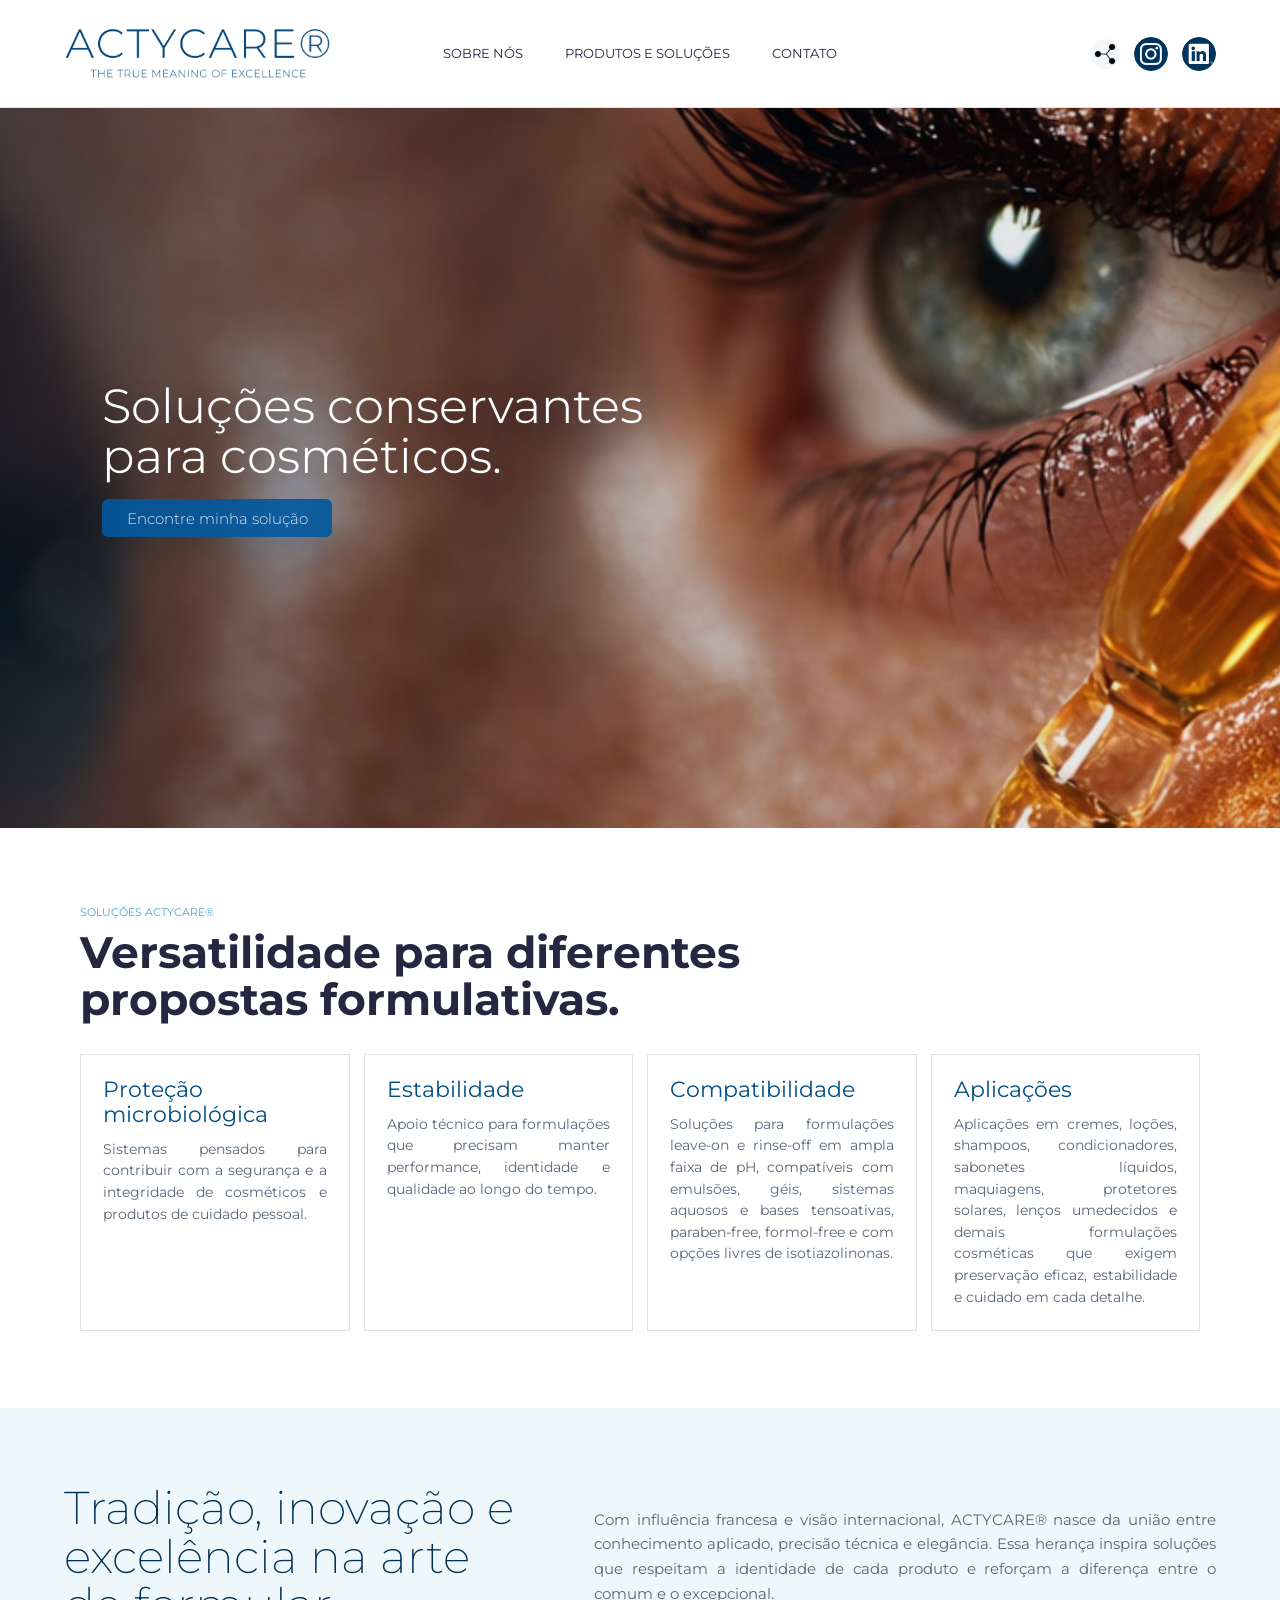
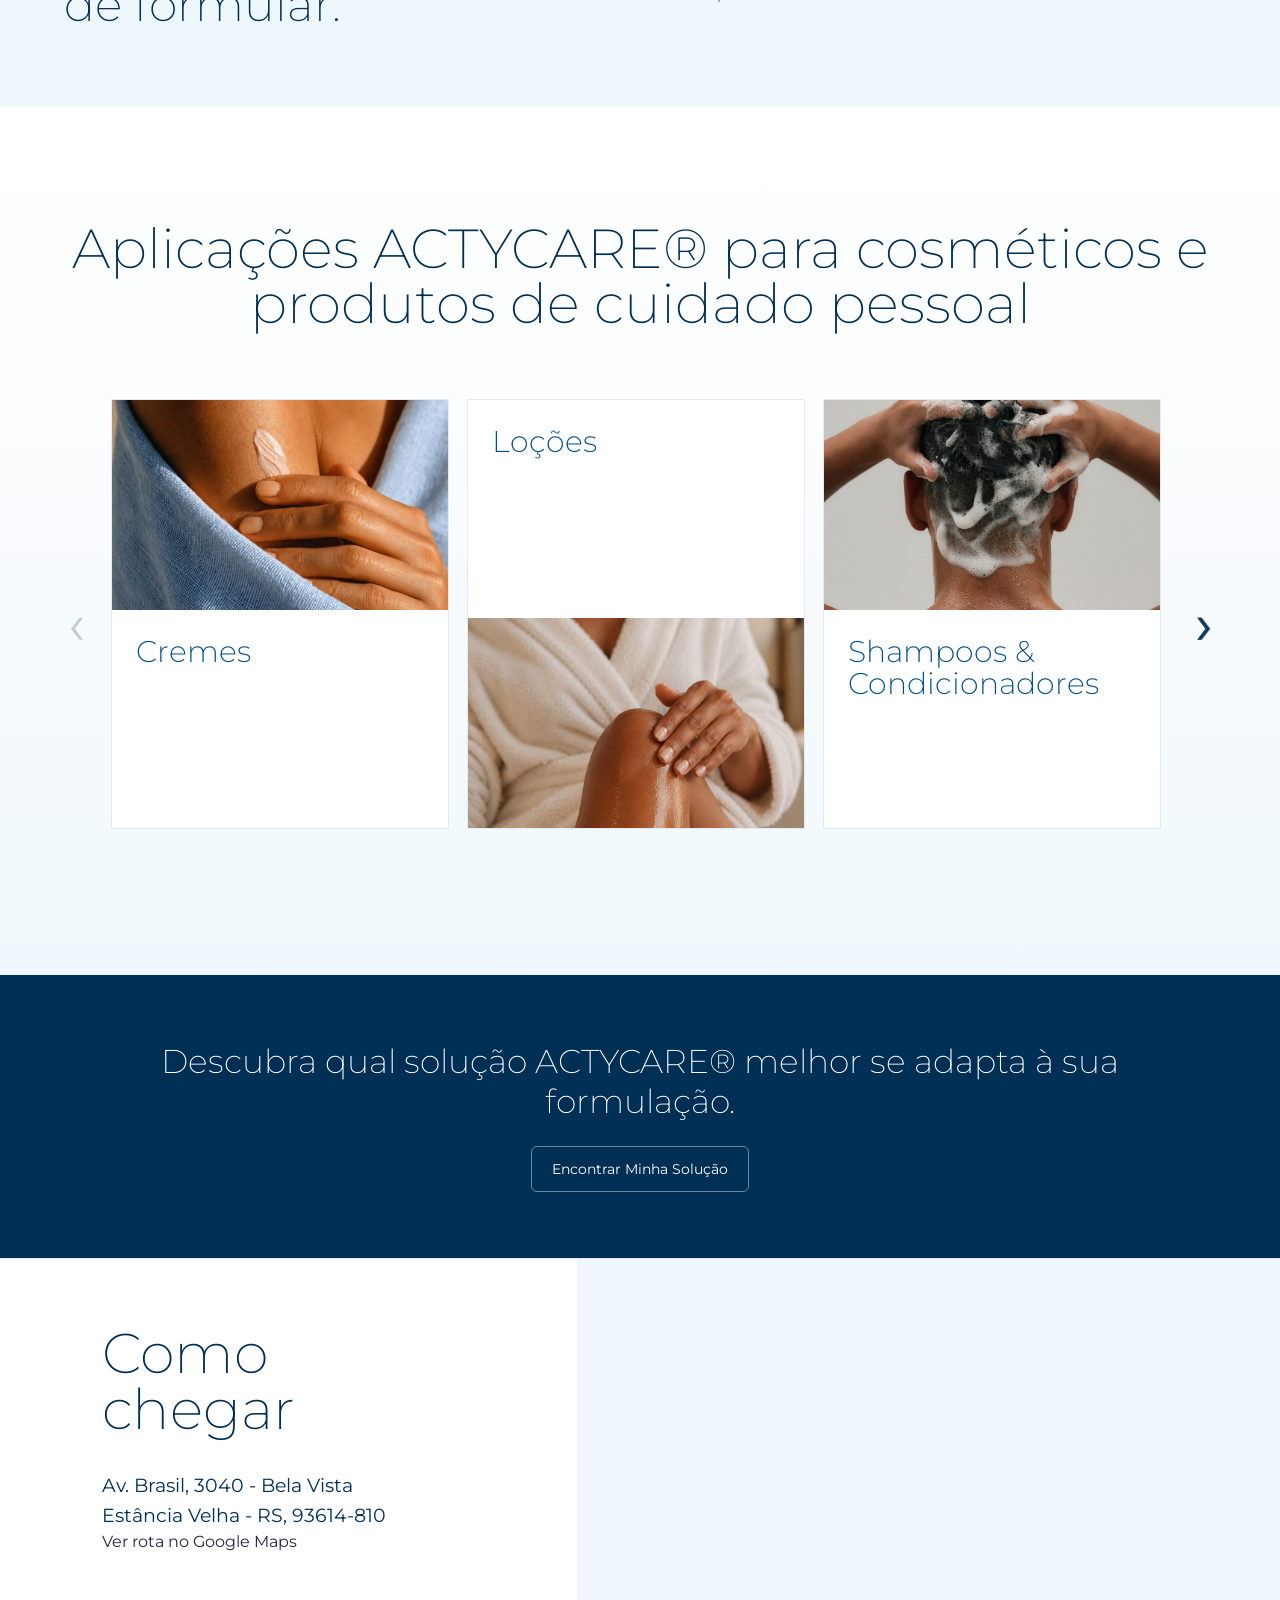
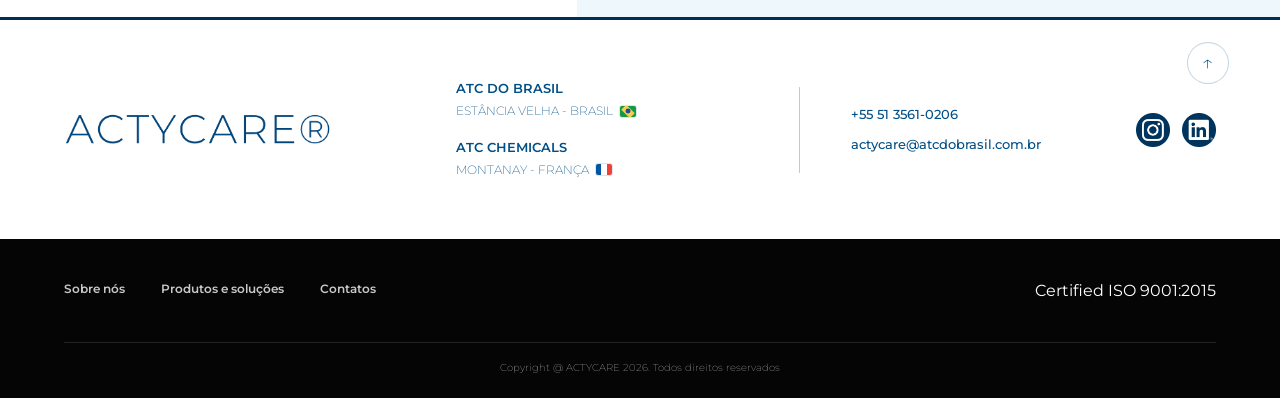
==== index.html @ 7c565b74 "Alteração em texto e tamanho de fonte Alterei o texto do card compatibilidade e mudei o tamanho da f" ====
<!DOCTYPE html>
<html lang="pt-BR">

<head>
    <meta charset="UTF-8">
    <meta name="viewport" content="width=device-width, initial-scale=1.0">
    <title>Actycare</title>
    <link rel="preload" as="image" href="images/site-otimizadas/capa.jpg" fetchpriority="high">
    <link rel="stylesheet" href="Styles/estilos.css?v=20260601">
    <link rel="stylesheet" href="Styles/footer.css?v=20260601">
    <link rel="icon" type="image/png" href="images/atc_favicon.png">

</head>

<body class="pagina-inicial">
    <div class="primeira-dobra">
        <header class="cabecalho">
            <a href="index.html" class="logo">
                <img src="images/actycare-logo-lockup.png" alt="ACTYCARE" decoding="async">
            </a>

            <nav class="menu" id="menu-principal" aria-label="Menu principal">
                <a href="sobre-nos.html">SOBRE NÓS</a>
                <a href="produtos-e-solucoes.html">PRODUTOS E SOLUÇÕES</a>
                <a href="contatos.html">CONTATO</a>
            </nav>

            <div class="acoes-cabecalho">
                <button class="icone-cabecalho acao-utilitaria botao-compartilhar" type="button"
                    aria-label="Compartilhar esta página" data-share-button>
                    <img src="images/icons8-partilhar-2-50.png" alt="" loading="eager" decoding="async">
                </button>
                <a href="https://www.instagram.com/atc.brasil/" class="icone-cabecalho" target="_blank"
                    rel="noopener noreferrer" aria-label="Instagram">
                    <img src="images/instagram-circle.png" alt="" loading="eager" decoding="async">
                </a>
                <a href="https://www.linkedin.com/company/atcdobrasil/" class="icone-cabecalho" target="_blank"
                    rel="noopener noreferrer" aria-label="LinkedIn">
                    <img src="images/linkedin-circle.png" alt="" loading="eager" decoding="async">
                </a>
                <button class="botao-menu" type="button" aria-label="Abrir menu" aria-expanded="false"
                    aria-controls="menu-principal">
                    <span></span>
                    <span></span>
                    <span></span>
                </button>
            </div>
        </header>

        <main class="principal">
            <img src="images/site-otimizadas/capa.jpg" alt="Close de pele com aplicação cosmética" loading="eager" decoding="async" fetchpriority="high">
           <div class="hero-cta">
                <h1>Soluções conservantes para cosméticos.</h1>
                <a href="produtos-e-solucoes.html">Encontre minha solução</a>
            </div>
            
        </main>
    </div>

<section class="secao-conteudo solucoes" id="solucoes">
            <div class="secao-cabecalho">
                <p class="eyebrow">Soluções ACTYCARE®</p>
                <h2>Versatilidade para diferentes propostas formulativas.</h2>
            </div>
            <div class="solucoes-grid">
                <div>
                    <h3>Proteção microbiológica</h3>
                    <p>Sistemas pensados para contribuir com a segurança e a integridade de cosméticos e produtos de
                        cuidado pessoal.</p>
                </div>
                <div>
                    <h3>Estabilidade</h3>
                    <p>Apoio técnico para formulações que precisam manter performance, identidade e qualidade ao longo
                        do tempo.</p>
                </div>
                <div>
                    <h3>Compatibilidade</h3>
                    <p>Soluções para formulações leave-on e rinse-off em ampla faixa de pH, compatíveis com emulsões,
                géis, sistemas aquosos e bases tensoativas, paraben-free, formol-free e com opções livres de isotiazolinonas.</p>
                </div>
                <div>
                    <h3>Aplicações</h3>
                    <p>Aplicações em cremes, loções, shampoos, condicionadores, sabonetes líquidos, maquiagens, protetores solares,
                        lenços umedecidos e demais formulações cosméticas que exigem preservação eficaz, estabilidade e cuidado em cada detalhe.</p>
                </div>
            </div>
        </section>

    <section class="faixa-legado">
            <div>
                <h2>Tradição, inovação e excelência na arte de formular.</h2>
            </div>
            <p>Com influência francesa e visão internacional, ACTYCARE® nasce da união entre conhecimento aplicado,
                precisão técnica e elegância. Essa herança inspira soluções que respeitam a identidade de cada produto
                e reforçam a diferença entre o comum e o excepcional.</p>
    </section>

    <section class="applications-section" aria-labelledby="applications-title">
        <div class="applications-section__inner">
            <header class="applications-section__header">
                <h2 class="applications-section__title" id="applications-title">Aplicações ACTYCARE®
                    para cosméticos e produtos de cuidado pessoal</h2>
            </header>

            <div class="applications-carousel" data-applications-carousel>
                <button class="applications-carousel__button applications-carousel__button--prev" type="button"
                    aria-label="Ver aplicações anteriores" data-carousel-prev>
                   <span aria-hidden="true">&lsaquo;</span> 
                </button>

                <div class="applications-carousel__viewport">
                    <div class="applications-carousel__track" tabindex="0" role="region" aria-label="Aplicações ACTYCARE"
                        data-carousel-track>
                        
                        <article class="application-card">
                            <a class="application-card__link" href="produtos-e-solucoes.html#visao-geral">
                                <div class="application-card__image">
                                    <img src="images/site-otimizadas/hidratante.jpg" alt="Creme aplicado sobre a pele" loading="eager" decoding="async">
                                </div>
                                <div class="application-card__content">
                                    <h3 class="application-card__title">Cremes</h3>
                                    <p class="application-card__text" style="color: white;">.</p>
                                </div>
                            </a>
                        </article>

                        <article class="application-card">
                            <a class="application-card__link" href="produtos-e-solucoes.html#visao-geral">
                                <div class="application-card__image">
                                    <img src="images/site-otimizadas/locao.jpg" alt="Pele hidratada com gotas de loção" loading="eager" decoding="async"
                                        style="--card-image-position: 54% center;">
                                </div>
                                <div class="application-card__content">
                                    <h3 class="application-card__title">Loções</h3>
                                    <p class="application-card__text" style="color: white;">.</p>
                                </div>
                            </a>
                        </article>

                        <article class="application-card">
                            <a class="application-card__link" href="produtos-e-solucoes.html#visao-geral">
                                <div class="application-card__image">
                                    <img src="images/site-otimizadas/cabelo-masc.jpg" alt="Cabelo sendo lavado com shampoo" loading="eager" decoding="async"
                                        style="--card-image-position: 58% center;">
                                </div>
                                <div class="application-card__content">
                                    <h3 class="application-card__title">Shampoos & Condicionadores</h3>
                                    <p class="application-card__text" style="color: white;">.</p>
                                </div>
                            </a>
                        </article>

                        <article class="application-card">
                            <a class="application-card__link" href="produtos-e-solucoes.html#visao-geral">
                                <div class="application-card__image">
                                    <img src="images/sabonete-liquido-4.png" alt="Espuma de sabonete líquido nas mãos" loading="eager" decoding="async"
                                        style="--card-image-position: 50% center;">
                                </div>
                                <div class="application-card__content">
                                    <h3 class="application-card__title">Sabonetes líquidos</h3>
                                    <p class="application-card__text" style="color: white;">.</p>
                                </div>
                            </a>
                        </article>

                        <article class="application-card">
                            <a class="application-card__link" href="produtos-e-solucoes.html#visao-geral">
                                <div class="application-card__image">
                                    <img src="images/site-otimizadas/maquiagens.jpg" alt="Aplicação de maquiagem nos cílios" loading="eager" decoding="async"
                                        style="--card-image-position: 46% center;">
                                </div>
                                <div class="application-card__content">
                                    <h3 class="application-card__title">Maquiagens</h3>
                                    <p class="application-card__text" style="color: white;">.</p>
                                </div>
                            </a>
                        </article>

                        <article class="application-card">
                            <a class="application-card__link" href="produtos-e-solucoes.html#visao-geral">
                                <div class="application-card__image">
                                    <img src="images/site-otimizadas/lencos-umedecidos.jpg" alt="Lenço umedecido para cuidado cosmético"
                                        loading="eager" decoding="async" style="--card-image-position: 50% center;">
                                </div>
                                <div class="application-card__content">
                                    <h3 class="application-card__title">Lenços umedecidos</h3>
                                    <p class="application-card__text" style="color: white;">.</p>
                                </div>
                            </a>
                        </article>
                        
                    </div>
                </div>

                <button class="applications-carousel__button applications-carousel__button--next" type="button"
                    aria-label="Ver próximas aplicações" data-carousel-next>
                    <span aria-hidden="true">&rsaquo;</span>
                </button>
            </div>
        </div>
    </section>


     <section class="cta-contato" id="contato">
            <h2>Descubra qual solução ACTYCARE® melhor se adapta à sua formulação.</h2>
            <a href="contatos.html">Encontrar Minha Solução</a>
        </section>
    
    <section class="onde-estamos" aria-labelledby="onde-estamos-titulo">
            <div class="onde-estamos__conteudo">
                <h2 id="onde-estamos-titulo">Como chegar</h2>
                <address>
                    Av. Brasil, 3040 - Bela Vista<br>
                    Estância Velha - RS, 93614-810
                </address>
                <a href="https://www.google.com/maps/search/?api=1&query=Av.%20Brasil%2C%203040%20-%20Das%20Quintas%2C%20Est%C3%A2ncia%20Velha%20-%20RS%2C%2093600-000"
                    target="_blank" rel="noopener noreferrer">Ver rota no Google Maps</a>
            </div>

            <div class="onde-estamos__mapa">
                <iframe
                    title="Mapa da ATC do Brasil em Estância Velha"
                    src="https://www.google.com/maps?q=Av.%20Brasil%2C%203040%20-%20Das%20Quintas%2C%20Est%C3%A2ncia%20Velha%20-%20RS%2C%2093600-000&output=embed"
                    loading="lazy"
                    referrerpolicy="no-referrer-when-downgrade"
                    allowfullscreen>
                </iframe>
            </div>
        </section>

    <actycare-footer></actycare-footer>

    <script src="Script/footer.js"></script>
    <script src="Script/menu.js"></script>
    <script src="Script/applications.js"></script>
</body>

</html>
---- Styles/estilos.css ----
@import url("https://fonts.googleapis.com/css2?family=Montserrat:wght@200;400;600&display=swap");

* {
    margin: 0;
    padding: 0;
    box-sizing: border-box;
}

:root {
    --azul: #004f86;
    --azul-escuro: #00457b;
    --azul-claro: #0073aa;
    --azul-profundo: #002f55;
    --azul-suave: #eef7fb;
    --ciano: #44a9c7;
    --texto: #25263f;
    --texto-suave: #596779;
    --linha: #dde3ea;
    --branco: #ffffff;
    --altura-cabecalho: 108px;
    --altura-cabecalho-compacto: 64px;
    --header-ease: cubic-bezier(0.22, 1, 0.36, 1);
}

html {
    scroll-behavior: smooth;
    scroll-padding-top: calc(var(--altura-cabecalho-compacto) + 32px);
}

body {
    font-family: "Montserrat", Arial, Helvetica, sans-serif;
    font-weight: 400;
    color: var(--texto);
    padding-top: var(--altura-cabecalho);
    overflow-x: hidden;
}

a {
    color: inherit;
    text-decoration: none;
}

img {
    display: block;
    max-width: 100%;
}

.primeira-dobra {
    min-height: calc(100vh - var(--altura-cabecalho));
    min-height: calc(100svh - var(--altura-cabecalho));
    display: grid;
    grid-template-rows: minmax(0, 1fr);
}

.cabecalho {
    position: fixed;
    top: 0;
    left: 50%;
    z-index: 80;
    width: 100%;
    min-height: 0;
    height: var(--altura-cabecalho);
    display: grid;
    grid-template-columns: minmax(230px, 330px) minmax(260px, 1fr) minmax(230px, 330px);
    align-items: center;
    gap: clamp(24px, 4vw, 64px);
    padding: 0 clamp(28px, 5vw, 72px);
    border-bottom: 1px solid var(--linha);
    background: rgba(255, 255, 255, 0.98);
    box-shadow: 0 0 0 rgba(0, 47, 85, 0);
    transform: translate3d(-50%, 0, 0);
    backface-visibility: hidden;
    will-change: transform, width, height, padding, border-radius, background, box-shadow;
    transition:
        transform 0.44s var(--header-ease),
        width 0.44s var(--header-ease),
        height 0.44s var(--header-ease),
        padding 0.44s var(--header-ease),
        border-color 0.34s ease,
        border-radius 0.44s var(--header-ease),
        background 0.34s ease,
        box-shadow 0.34s ease;
}

.cabecalho::before {
    content: "";
    position: absolute;
    inset: 0;
    z-index: 0;
    border-radius: inherit;
    background: linear-gradient(135deg, rgba(255, 255, 255, 0.36), rgba(255, 255, 255, 0.12));
    opacity: 0;
    pointer-events: none;
    backdrop-filter: blur(18px) saturate(1.16);
    -webkit-backdrop-filter: blur(18px) saturate(1.16);
    transition: opacity 0.34s ease;
}

.cabecalho.header--scrolled {
    width: min(calc(100% - 40px), 1180px);
    height: var(--altura-cabecalho-compacto);
    padding: 0 clamp(20px, 3.5vw, 34px);
    border: 1px solid rgba(255, 255, 255, 0.46);
    border-radius: 999px;
    background: rgba(255, 255, 255, 0.08);
    box-shadow: 0 14px 36px rgba(0, 47, 85, 0.11);
    transform: translate3d(-50%, 12px, 0);
}

.cabecalho.header--scrolled::before {
    opacity: 1;
}

.logo {
    width: clamp(230px, 21vw, 330px);
    height: 100%;
    display: flex;
    align-items: center;
    overflow: visible;
    justify-self: start;
    position: relative;
    z-index: 1;
}

.cabecalho.header--scrolled .logo {
    transform: translateZ(0);
}



.logo img {
    width: 100%;
    height: auto;
    max-width: 100%;
    object-fit: contain;
    object-position: center;
    transform: translate3d(0, 7%, 0);
    transform-origin: left center;
    transition: transform 0.44s var(--header-ease);
    will-change: transform;
}

.cabecalho.header--scrolled .logo img {
    transform: translate3d(0, 7%, 0) scale(0.74);
}

.menu {
    position: relative;
    z-index: 1;
    display: flex;
    align-items: center;
    justify-content: center;
    gap: clamp(24px, 3vw, 56px);
    white-space: nowrap;
    justify-self: center;
}

.menu a {
    position: relative;
    display: inline-flex;
    align-items: center;
    justify-content: center;
    min-height: 44px;
    padding: 4px 2px;
    font-size: 13px;
    font-weight: 400;
    line-height: 1;
    color: var(--texto);
    transform: translateZ(0);
    transform-origin: center;
    transition:
        color 0.24s ease,
        opacity 0.32s var(--header-ease),
        transform 0.32s var(--header-ease);
}

.cabecalho.header--scrolled .menu a {
    opacity: 0.74;
    transform: scale(0.96);
}

.menu a::before {
    content: "";
    position: absolute;
    left: 0;
    right: 0;
    top: 6px;
    height: 2px;
    border-radius: 999px;
    background: var(--azul-claro);
    transform: scaleX(0);
    transform-origin: center;
    transition: transform 0.28s ease;
}

.menu a:hover,
.menu a:focus-visible,
.menu a[aria-current="page"] {
    color: var(--azul);
    opacity: 1;
}

.menu a:hover::before,
.menu a:focus-visible::before {
    transform: scaleX(1);
}

.menu a:focus-visible {
    outline: none;
}

.acoes-cabecalho {
    position: relative;
    z-index: 1;
    display: flex;
    align-items: center;
    justify-content: flex-end;
    gap: 14px;
    justify-self: end;
}

.cabecalho.header--scrolled .acoes-cabecalho {
    gap: 8px;
}

.icone-cabecalho {
    width: 34px;
    height: 34px;
    display: inline-flex;
    align-items: center;
    justify-content: center;
    flex: 0 0 auto;
    border-radius: 50%;
    overflow: hidden;
    transition:
        transform 0.32s var(--header-ease),
        opacity 0.24s ease;
}

.cabecalho.header--scrolled .icone-cabecalho[aria-label="Instagram"],
.cabecalho.header--scrolled .icone-cabecalho[aria-label="LinkedIn"] {
    width: 0;
    height: 30px;
    opacity: 0;
    pointer-events: none;
    transform: translateY(-4px) scale(0.9);
}

.icone-cabecalho:is(button) {
    border: 0;
    font: inherit;
    cursor: pointer;
}

.icone-cabecalho:hover {
    transform: translateY(-1px);
    opacity: 0.82;
}

.icone-cabecalho:focus-visible {
    outline: 3px solid rgba(68, 169, 199, 0.28);
    outline-offset: 3px;
}

.icone-cabecalho img {
    width: 100%;
    height: 100%;
    object-fit: contain;
}

.icone-cabecalho[aria-label="Instagram"] img,
.icone-cabecalho[aria-label="LinkedIn"] img {
    filter: brightness(0) saturate(100%) invert(13%) sepia(93%) saturate(1668%) hue-rotate(186deg) brightness(92%) contrast(103%);
}

.acao-utilitaria {
    width: 30px;
    height: 30px;
    padding: 4px;
    background: #f3f7fa;
}

.cabecalho.header--scrolled .acao-utilitaria {
    background: rgba(255, 255, 255, 0.42);
}

.botao-menu {
    width: 44px;
    height: 44px;
    display: none;
    align-items: center;
    justify-content: center;
    flex-direction: column;
    gap: 5px;
    flex: 0 0 auto;
    border: 1px solid var(--linha);
    border-radius: 6px;
    background: var(--branco);
    cursor: pointer;
}

.botao-menu span {
    width: 22px;
    height: 2px;
    display: block;
    border-radius: 999px;
    background: var(--azul);
    transition: transform 0.2s ease, opacity 0.2s ease;
}

.cabecalho.menu-aberto .botao-menu span:nth-child(1) {
    transform: translateY(7px) rotate(45deg);
}

.cabecalho.menu-aberto .botao-menu span:nth-child(2) {
    opacity: 0;
}

.cabecalho.menu-aberto .botao-menu span:nth-child(3) {
    transform: translateY(-7px) rotate(-45deg);
}

.share-modal-open {
    overflow: hidden;
}

.share-overlay {
    position: fixed;
    inset: 0;
    z-index: 100;
    display: grid;
    place-items: center;
    padding: 24px;
    background: rgba(0, 25, 45, 0.48);
    backdrop-filter: blur(6px);
    opacity: 0;
    visibility: hidden;
    transition: opacity 0.22s ease, visibility 0.22s ease;
}

.share-overlay.is-open {
    opacity: 1;
    visibility: visible;
}

.share-modal {
    width: min(460px, 100%);
    padding: clamp(24px, 4vw, 34px);
    border: 1px solid rgba(0, 79, 134, 0.1);
    border-radius: 8px;
    background: var(--branco);
    box-shadow: 0 28px 70px rgba(0, 25, 45, 0.24);
    transform: translateY(12px) scale(0.97);
    transition: transform 0.22s ease;
}

.share-overlay.is-open .share-modal {
    transform: translateY(0) scale(1);
}

.share-modal__header {
    display: flex;
    align-items: center;
    justify-content: space-between;
    gap: 18px;
    margin-bottom: 22px;
}

.share-modal__header h2 {
    color: var(--azul-profundo);
    font-size: clamp(24px, 3vw, 32px);
    font-weight: 200;
    line-height: 1;
}

.share-modal__close {
    width: 38px;
    height: 38px;
    display: inline-flex;
    align-items: center;
    justify-content: center;
    border: 1px solid rgba(0, 79, 134, 0.16);
    border-radius: 50%;
    background: var(--branco);
    color: var(--azul-profundo);
    font: inherit;
    font-size: 22px;
    line-height: 1;
    cursor: pointer;
    transition: background 0.2s ease, color 0.2s ease, transform 0.2s ease;
}

.share-modal__close:hover,
.share-modal__close:focus-visible {
    background: var(--azul-profundo);
    color: var(--branco);
    outline: none;
    transform: rotate(90deg);
}

.share-modal__options {
    display: grid;
    grid-template-columns: repeat(2, minmax(0, 1fr));
    gap: 12px;
}

.share-option {
    min-height: 54px;
    display: flex;
    align-items: center;
    gap: 12px;
    padding: 10px 12px;
    border: 1px solid rgba(0, 79, 134, 0.13);
    border-radius: 8px;
    background: #f8fbfd;
    color: var(--texto);
    font: inherit;
    font-size: 13px;
    cursor: pointer;
    transition: background 0.2s ease, border-color 0.2s ease, color 0.2s ease, transform 0.2s ease, box-shadow 0.2s ease;
}

.share-option:hover,
.share-option:focus-visible {
    border-color: rgba(0, 79, 134, 0.28);
    background: var(--branco);
    color: var(--azul-profundo);
    box-shadow: 0 12px 26px rgba(0, 47, 85, 0.08);
    outline: none;
    transform: translateY(-2px);
}

.share-option__icon {
    width: 32px;
    height: 32px;
    display: inline-flex;
    align-items: center;
    justify-content: center;
    flex: 0 0 auto;
    border-radius: 50%;
    background: var(--azul-profundo);
    color: var(--branco);
    font-size: 11px;
    font-weight: 600;
}

.share-modal__feedback {
    min-height: 20px;
    margin-top: 16px;
    color: var(--azul);
    font-size: 13px;
    text-align: center;
}

.principal {
    position: relative;
    min-height: 0;
    display: flex;
    align-items: flex-end;
    overflow: hidden;
}

.principal::after {
    content: "";
    position: absolute;
    inset: 0;
    z-index: 1;
    background: linear-gradient(90deg, rgba(0, 25, 45, 0.58) 0%, rgba(0, 25, 45, 0.2) 48%, rgba(0, 25, 45, 0.05) 100%);
    pointer-events: none;
}

.principal img {
    position: absolute;
    inset: 0;
    z-index: 0;
    width: 100%;
    height: 100%;
    object-fit: cover;
    object-position: 64% center;
}

.conteudo-principal {
    position: relative;
    z-index: 2;
    max-width: 780px;
    color: var(--branco);
    padding: 0 clamp(24px, 5vw, 72px) clamp(36px, 7vh, 84px);
    text-shadow: 0 2px 18px rgba(0, 0, 0, 0.35);
}

.conteudo-principal h1 {
    font-size: clamp(38px, 4.5vw, 64px);
    font-weight: 200;
    line-height: 1;
}

.conteudo-principal p {
    margin-top: 12px;
    font-size: clamp(12px, 1.8vw, 20px);
    font-weight: 400;
    line-height: 1.25;
}

.hero-cta {
    position: relative;
    z-index: 2;
    width: min(820px, calc(100% - clamp(48px, 16vw, 220px)));
    margin: auto auto auto clamp(24px, 8vw, 112px);
    display: grid;
    justify-items: start;
    gap: clamp(12px, 1.8vw, 18px);
    padding: 0;
    color: var(--branco);
    text-align: left;
    text-shadow: 0 8px 28px rgba(0, 25, 45, 0.42);
    transform: translateY(-1vh);
}

.hero-cta h1 {
    width: min(820px, calc(100% - clamp(48px, 16vw, 220px)));
    margin: 0;
    font-size: 3rem;
    font-weight: 350;
    line-height: 1.05;
}

.hero-cta a {
    min-height: 38px;
    width: 230px;
    display: inline-flex;
    align-items: center;
    justify-content: center;
    padding: 6px;
    border-radius: 6px;
    background: rgba(2, 88, 159, 0.9);
    color: var(--branco);
    font-size: clamp(14px, 1.2vw, 16px);
    font-weight: 250;
    line-height: 1;
    text-shadow: none;
    box-shadow: 0 16px 34px rgba(0, 25, 45, 0.22);
    transition: background 0.2s ease, transform 0.2s ease, box-shadow 0.2s ease;
}

.hero-cta a:hover,
.hero-cta a:focus-visible {
    background: none;
    transform: translateY(-2px);
    box-shadow: 0 20px 38px rgba(0, 25, 45, 0.28);
    outline: none;
    border: 1px solid rgba(255, 255, 255, 0.28);
}

.applications-section {
    overflow: hidden;
    padding: clamp(72px, 9vw, 126px) clamp(20px, 5vw, 72px);
    background:
        linear-gradient(180deg, #ffffff 0%, #f8fbfd 56%, var(--azul-suave) 100%);
}

.applications-section__inner {
    width: min(1180px, 100%);
    margin: 0 auto;
}

.applications-section__header {

    max-width: 100%;
    margin: 0 auto;
    text-align: center;
}

.applications-section__header .eyebrow {
    margin-bottom: 12px;
}

.applications-section__title {
    max-width: 100%;
    color: var(--azul-profundo);
    font-size: 55px;
    font-weight: 200;
    line-height: 1;
}

.applications-section__subtitle {
    width: min(620px, 100%);
    max-width: 620px;
    margin: 18px auto 0;
    color: var(--texto-suave);
    font-size: clamp(15px, 1.35vw, 18px);
    line-height: 1.7;
}

.applications-carousel {
    position: relative;
    display: grid;
    grid-template-columns: auto minmax(0, 1fr) auto;
    align-items: center;
    gap: clamp(10px, 2vw, 18px);
    margin-top: clamp(34px, 5vw, 58px);
}

.applications-carousel__viewport {
    min-width: 0;
    overflow: hidden;
}

.applications-carousel__track {
    width: 100%;
    display: grid;
    grid-auto-columns: clamp(270px, 28vw, 338px);
    grid-auto-flow: column;
    gap: 18px;
    overflow-x: auto;
    overscroll-behavior-inline: contain;
    padding: 10px 4px 30px;
    scroll-behavior: smooth;
    scroll-padding-inline: 4px;
    scroll-snap-type: x mandatory;
    scrollbar-width: none;
}

.applications-carousel__track::-webkit-scrollbar {
    display: none;
}

.applications-carousel__track:focus-visible {
    outline: 3px solid rgba(68, 169, 199, 0.34);
    outline-offset: 4px;
}

.applications-carousel__button {
    display: inline-flex;
    align-items: center;
    justify-content: center;
    padding: 8px 4px;
    border: none;
    background: transparent;
    color: rgba(0, 47, 85, 0.65);
    font: inherit;
    font-size: 58px;
    font-weight: 400;
    line-height: 1;
    cursor: pointer;
    text-shadow: 0.5px 0 0 currentColor, -0.5px 0 0 currentColor;
    transition: color 0.18s ease, text-shadow 0.18s ease, opacity 0.18s ease, transform 0.18s ease;
    user-select: none;
}

.applications-carousel__button:hover,
.applications-carousel__button:focus-visible {
    color: var(--azul-profundo);
    text-shadow: 1px 0 0 currentColor, -1px 0 0 currentColor;
    outline: none;
}

.applications-carousel__button--prev:hover,
.applications-carousel__button--prev:focus-visible {
    transform: translateX(-4px);
}

.applications-carousel__button--next:hover,
.applications-carousel__button--next:focus-visible {
    transform: translateX(4px);
}

.applications-carousel__button:disabled,
.applications-carousel__button:disabled:hover,
.applications-carousel__button:disabled:focus-visible {
    color: rgba(0, 47, 85, 0.22);
    cursor: default;
    text-shadow: none;
    outline: none;
    transform: none;
}



.application-card {
    height: 100%;
    scroll-snap-align: start;
}

.application-card__link {
    position: relative;
    min-height: 430px;
    height: 100%;
    display: grid;
    grid-template-rows: 210px 1fr;
    overflow: hidden;
    border: 1px solid rgba(0, 79, 134, 0.11);

    background: rgba(255, 255, 255, 0.96);

}

.application-card:nth-child(even) .application-card__link {
    grid-template-rows: 1fr 210px;
}

.application-card:nth-child(even) .application-card__content {
    order: 1;
}

.application-card:nth-child(even) .application-card__image {
    order: 2;
}

.application-card__link:hover,
.application-card__link:focus-visible {
    border-color: rgba(0, 79, 134, 0.24);

    outline: none;
    transform: translateY(-6px);
}

.application-card__image {
    overflow: hidden;
    background: var(--azul-suave);
}

.application-card__image img {
    width: 100%;
    height: 100%;
    object-fit: cover;
    object-position: var(--card-image-position, center);
   
}


.application-card__content {
    display: grid;
    align-content: start;
    gap: 14px;
    padding: 26px 24px 28px;
}

.application-card__title {
    color: var(--azul);
    font-size: 30px;
    font-weight: 250;
    line-height: 1.05;
}

.application-card__text {
    color: var(--texto-suave);
    font-size: 14.5px;
    line-height: 1.75;
}

.pagina-sobre {
    background: var(--branco);
}

.sobre-hero {
    position: relative;
    min-height: calc(100svh - 108px);
    display: flex;
    align-items: flex-end;
    overflow: hidden;
    background: var(--azul-profundo);
}

.sobre-hero::after {
    content: "";
    position: absolute;
    inset: 0;
    z-index: 1;
    
}

.sobre-hero img {
    position: absolute;
    inset: 0;
    width: 100%;
    height: 100%;
    object-fit: cover;
    object-position: center;
}

.sobre-hero__conteudo {
    position: relative;
    z-index: 2;
    width: min(980px, calc(100% - 48px));
    padding: clamp(56px, 10vh, 104px) clamp(24px, 5vw, 72px);
    color: var(--branco);
}

.eyebrow {
    margin-bottom: 14px;
    font-size: 12px;
    font-weight: 400;
    letter-spacing: 0;
    text-transform: uppercase;
    color: var(--ciano);
}

.sobre-hero h1,
.secao-cabecalho h1,
.faixa-legado h2,
.cta-contato h2 {
    font-weight: 200;
}

.sobre-hero h1 {
    max-width: 760px;
    font-size: clamp(52px, 8vw, 108px);
    line-height: 0.92;
}

.sobre-hero__conteudo>p:last-child {
    max-width: 680px;
    margin-top: 24px;
    font-size: clamp(18px, 2vw, 28px);
    font-weight: 400;
    line-height: 1.35;
}

.secao-conteudo {
    width: min(1180px, calc(100% - 48px));
    margin: 0 auto;
    padding: clamp(72px, 10vw, 132px) 0;
    
}

.secao-cabecalho {
    max-width: 820px;
    
}

.secao-cabecalho h1 {
    font-size: clamp(36px, 5vw, 68px);
    line-height: 1;
    color: var(--azul-profundo);
}

.texto-colunas {
    display: grid;
    grid-template-columns: repeat(2, minmax(0, 1fr));
    gap: clamp(28px, 5vw, 72px);
    margin-top: 44px;
}

.texto-colunas p,
.faixa-legado p,
.solucoes-grid p {
    font-size: 18px;
    font-weight: 400;
    line-height: 1.75;
    color: var(--texto-suave);
}

.visually-hidden{
    position: absolute;
    width: 1px;
    height: 1px;
    padding: 0;
    margin: -1px;
    overflow: hidden;
    clip: rect(0, 0, 0, 0);
    white-space: nowrap;
    border: 0;
}

.pilares {
    display: grid;
    grid-template-columns: repeat(6, minmax(0, 1fr));
    gap: 10px;
    overflow: visible;
    margin-bottom: 20px;
}

.titulo-pilares{
    grid-column: 1 / -1;
    font-size: 30px;
    font-weight: 350;
    text-align: center;
    color: var(--azul-profundo);
    margin-bottom: 40px;

}

.pilares div {
    position: relative;
    height: 40px;
    padding: clamp(32px, 5vw, 58px);
    background: var(--azul-profundo);
    color: var(--branco);
    transition: transform 0.22s ease;
}

.pilares div:hover {
    z-index: 1;
    transform: translateY(-6px);
}

.pilares span {
    display: block;
    margin-bottom: 42px;
    font-size: 18px;
    font-weight: 200;
    color: var(--ciano);
}

.pilares h3,
.solucoes-grid h3 {
    font-size: clamp(26px, 3vw, 38px);
    font-weight: 400;
    line-height: 1;
}

.pilares p {
    margin-top: 20px;
    font-size: 25px;
    font-weight: 500;
    line-height: 1.7;
    color: rgb(255, 255, 255);
}

.faixa-legado {
    display: grid;
    grid-template-columns: minmax(280px, 0.86fr) minmax(320px, 1fr);
    gap: clamp(32px, 6vw, 88px);
    align-items: center;
    padding: clamp(76px, 10vw, 132px) clamp(24px, 6vw, 88px);
    background: var(--azul-suave);
}

.faixa-legado h2 {
    max-width: 680px;
    font-size: clamp(34px, 5vw, 66px);
    line-height: 1;
    color: var(--azul-profundo);
}

.solucoes {
    scroll-margin-top: 116px;
}

.solucoes-grid {
    display: grid;
    grid-template-columns: repeat(4, minmax(0, 1fr));
    gap: 18px;
    margin-top: 48px;
}

.solucoes-grid div {
    min-height: 260px;
    padding: 28px;
    border: 1px solid var(--linha);
    
    background: var(--branco);
}

.solucoes-grid h3 {
    color: var(--azul);
    
}

.solucoes-grid p {
    margin-top: 18px;
    font-size: 15px;
}

.cta-contato {
    scroll-margin-top: 116px;
    padding: clamp(72px, 10vw, 120px) 24px;
    text-align: center;
    background: var(--azul-profundo);
    color: var(--branco);
}

.cta-contato h2 {
    max-width: min(1360px, 100%);
    margin: 0 auto;
    font-size: 100px;
    line-height: 1.2;
    text-align: center;
    white-space: nowrap;
}

.cta-contato a {
    display: inline-flex;
    align-items: center;
    justify-content: center;
    min-height: 54px;
    margin-top: 34px;
    padding: 0 24px;
    border: 1px solid rgba(255, 255, 255, 0.42);
    border-radius: 6px;
    color: var(--branco);
    font-weight: 400;
    transition: background 0.2s ease, color 0.2s ease;
}

.cta-contato a:hover {
    background: var(--branco);
    color: var(--azul-profundo);
}

.pagina-produtos {
    background: #f8fbfd;
}

.produtos-overview {
    min-height: calc(100svh - 108px);
    padding: clamp(54px, 7vw, 96px) clamp(20px, 5vw, 72px) clamp(68px, 8vw, 110px);
    background:
        linear-gradient(180deg, rgba(255, 255, 255, 0.96), rgba(248, 251, 253, 0.98)),
        linear-gradient(90deg, rgba(0, 79, 134, 0.08), rgba(176, 19, 36, 0.04));
}

.produtos-overview__cabecalho {
    width: min(1180px, 100%);
    margin: 0 auto clamp(34px, 5vw, 58px);
    display: grid;
    grid-template-columns: minmax(0, 1fr) auto;
    gap: 28px;
    align-items: end;
}

.produtos-overview h1 {
    font-size: clamp(48px, 8vw, 126px);
    font-weight: 200;
    line-height: 0.88;
    color: var(--azul-profundo);
}

.produtos-overview__cabecalho div>p:last-child {
    max-width: 760px;
    margin-top: 22px;
    font-size: clamp(16px, 1.4vw, 20px);
    line-height: 1.75;
    color: var(--texto-suave);
}

.produtos-manifesto {
    margin-bottom: 8px;
    font-size: 11px;
    line-height: 1.35;
    text-align: right;
    text-transform: uppercase;
    color: rgba(0, 47, 85, 0.58);
}

.produtos-tabela-shell {
    width: min(1180px, 100%);
    margin: 0 auto;
    padding: clamp(18px, 2.8vw, 34px);
    border: 1px solid rgba(0, 79, 134, 0.12);
    border-radius: 8px;
    background: rgba(255, 255, 255, 0.86);
    box-shadow: 0 26px 70px rgba(0, 47, 85, 0.08);
    backdrop-filter: blur(18px);
    transition: opacity 0.45s ease, filter 0.45s ease, transform 0.45s ease;
}

.produtos-tabela-shell.is-dimmed {
    opacity: 0.48;
    filter: saturate(0.78);
    transform: translateY(8px) scale(0.995);
}

.produtos-tabela {
    width: 100%;
    border-collapse: separate;
    border-spacing: 0 8px;
}

.produtos-tabela th {
    padding: 0 18px 10px;
    font-size: 11px;
    font-weight: 600;
    line-height: 1.3;
    text-align: left;
    text-transform: uppercase;
    color: rgba(0, 79, 134, 0.66);
}

.produtos-tabela td {
    padding: 16px 18px;
    font-size: 13px;
    line-height: 1.45;
    color: var(--texto-suave);
    border-top: 1px solid transparent;
    border-bottom: 1px solid transparent;
    background: #f4f8fb;
    transition: color 0.28s ease, background 0.28s ease, border-color 0.28s ease, transform 0.28s ease;
}

.produtos-tabela td:first-child {
    border-left: 1px solid transparent;
    border-radius: 7px 0 0 7px;
    color: var(--azul);
    font-weight: 600;
}

.produtos-tabela td:last-child {
    border-right: 1px solid transparent;
    border-radius: 0;
    color: rgba(0, 79, 134, 0.72);
}

.produto-row {
    cursor: pointer;
    outline: none;
}

.produto-row:hover td,
.produto-row:focus-visible td,
.produto-row.is-active td {
    background: var(--branco);
    border-color: rgba(0, 79, 134, 0.16);
    color: var(--azul-profundo);
    box-shadow: 0 14px 34px rgba(0, 47, 85, 0.07);
}

.produto-row:hover td:first-child,
.produto-row:focus-visible td:first-child,
.produto-row.is-active td:first-child {
    color: var(--branco);
    background: var(--azul-escuro);
    transform: translateX(4px);
}

.produto-detalhe {
    scroll-margin-top: 126px;
    padding: clamp(76px, 9vw, 132px) clamp(20px, 5vw, 72px);
    background: var(--branco);
    opacity: 0;
    transform: translateY(32px);
    filter: blur(12px);
    transition: opacity 0.7s ease, transform 0.7s ease, filter 0.7s ease;
}

.produto-detalhe.is-visible {
    opacity: 1;
    transform: translateY(0);
    filter: blur(0);
}

.produto-detalhe__shell {
    width: min(1180px, 100%);
    margin: 0 auto;
    display: grid;
    grid-template-columns: minmax(300px, 0.86fr) minmax(0, 1fr);
    gap: clamp(36px, 6vw, 88px);
    align-items: center;
}

.produto-detalhe--reverse .produto-media {
    order: 2;
}

.produto-media {
    position: relative;
    min-height: clamp(440px, 58vw, 680px);
    overflow: hidden;
    border-radius: 8px;
    background: var(--azul-suave);
}

.produto-media::after {
    content: "";
    position: absolute;
    inset: 0;
    background: linear-gradient(180deg, rgba(0, 47, 85, 0.02), rgba(0, 47, 85, 0.2));
    pointer-events: none;
}

.produto-media img {
    width: 100%;
    height: 100%;
    min-height: inherit;
    object-fit: cover;
    transform: none;
    transition: none;
}



.produto-media figcaption {
    position: absolute;
    right: 18px;
    bottom: 18px;
    z-index: 1;
    padding: 9px 12px;
    border-radius: 6px;
    background: rgba(255, 255, 255, 0.82);
    color: var(--azul-profundo);
    font-size: 11px;
    text-transform: uppercase;
}

.produto-editorial h2 {
    max-width: 720px;
    font-size: clamp(44px, 6vw, 86px);
    font-weight: 200;
    line-height: 0.94;
    color: var(--azul-profundo);
}

.produto-texto {
    margin-top: 30px;
    display: grid;
    gap: 18px;
}

.produto-texto p {
    font-size: clamp(16px, 1.35vw, 19px);
    line-height: 1.85;
    color: var(--texto-suave);
}

.produto-metricas {
    display: grid;
    grid-template-columns: repeat(3, minmax(0, 1fr));
    gap: 1px;
    margin-top: 34px;
    background: var(--linha);
    border: 1px solid var(--linha);
    border-radius: 8px;
    overflow: hidden;
}

.produto-metricas div {
    min-height: 128px;
    padding: 18px;
    background: #fbfdfe;
}

.produto-metricas span,
.produto-especificacoes article>span {
    display: block;
    margin-bottom: 12px;
    font-size: 11px;
    font-weight: 600;
    text-transform: uppercase;
    color: rgba(0, 79, 134, 0.72);
}

.produto-metricas strong {
    font-size: clamp(16px, 1.3vw, 19px);
    font-weight: 400;
    line-height: 1.45;
    color: var(--azul-profundo);
}

.produto-nota {
    margin-top: 24px;
    padding: 18px 20px;
    border-left: 4px solid var(--azul-profundo);
    background: var(--azul-profundo);
    color: var(--branco);
    font-size: 14px;
    line-height: 1.7;
}

.produto-especificacoes {
    width: min(1180px, 100%);
    margin: clamp(34px, 5vw, 72px) auto 0;
    display: grid;
    grid-template-columns: repeat(3, minmax(0, 1fr));
    gap: 18px;
}

.produto-especificacoes article {
    min-height: 260px;
    padding: clamp(24px, 3vw, 34px);
    border: 1px solid var(--linha);
    background: #fbfdfe;
}

.produto-especificacoes ul {
    display: grid;
    gap: 14px;
    list-style: none;
}

.produto-especificacoes li {
    position: relative;
    padding-left: 18px;
    font-size: 15px;
    line-height: 1.65;
    color: var(--texto-suave);
}

.produto-especificacoes li::before {
    content: "";
    position: absolute;
    left: 0;
    top: 0.72em;
    width: 6px;
    height: 6px;
    border-radius: 50%;
    background: var(--ciano);
}

.produtos-catalogo {
    display: grid;
    grid-template-columns: minmax(0, 1fr) auto;
    gap: 28px;
    align-items: center;
    padding: clamp(72px, 10vw, 120px) clamp(20px, 6vw, 88px);
    background: var(--azul-profundo);
    color: var(--branco);
}

.produtos-catalogo h2 {
    max-width: 860px;
    font-size: clamp(34px, 5vw, 66px);
    font-weight: 200;
    line-height: 1;
}

.produtos-catalogo p:not(.eyebrow) {
    max-width: 620px;
    margin-top: 18px;
    color: rgba(255, 255, 255, 0.82);
    font-size: 16px;
    line-height: 1.7;
}

.produtos-catalogo a {
    min-height: 54px;
    display: inline-flex;
    align-items: center;
    justify-content: center;
    padding: 0 24px;
    border: 1px solid rgba(255, 255, 255, 0.48);
    border-radius: 6px;
    color: var(--branco);
    white-space: nowrap;
    transition: background 0.25s ease, color 0.25s ease, transform 0.25s ease;
}

.produtos-catalogo a:hover {
    background: var(--branco);
    color: var(--azul-profundo);
    transform: translateY(-2px);
}

.reveal {
    opacity: 0;
    transform: translateY(24px);
    filter: blur(8px);

}

.reveal.is-visible {
    opacity: 1;
    transform: translateY(0);
    filter: blur(0);
}

@media (max-width: 1100px) {
    :root {
        --altura-cabecalho: 96px;
        --altura-cabecalho-compacto: 60px;
    }

    .cabecalho {
        min-height: 0;
        height: var(--altura-cabecalho);
        grid-template-columns: minmax(190px, 270px) minmax(220px, 1fr) minmax(180px, 270px);
        gap: 22px;
        padding: 0 32px;
    }

    .logo {
        width: clamp(205px, 24vw, 270px);
    }

    .menu {
        gap: 24px;
    }

    .menu a {
        font-size: 13px;
    }

    .acoes-cabecalho {
        gap: 10px;
    }

    .icone-cabecalho {
        width: 31px;
        height: 31px;
    }

    .produto-detalhe__shell {
        grid-template-columns: 0.9fr 1fr;
    }

    .applications-carousel__track {
        grid-auto-columns: clamp(260px, 36vw, 320px);
    }

    .produto-metricas,
    .produto-especificacoes {
        grid-template-columns: 1fr;
    }
}

@media (max-width: 900px) {
    :root {
        --altura-cabecalho: 82px;
        --altura-cabecalho-compacto: 60px;
    }

    .cabecalho {
        min-height: 0;
        height: var(--altura-cabecalho);
        grid-template-columns: minmax(150px, 1fr) auto;
        gap: 16px;
        padding: 10px 20px;
    }

    .cabecalho.header--scrolled {
        width: calc(100% - 24px);
        grid-template-columns: minmax(130px, 1fr) auto;
        gap: 12px;
        padding: 8px 14px;
        border-radius: 999px;
        transform: translate3d(-50%, 8px, 0);
    }
    .logo {
        width: min(220px, 56vw);
    }

    .cabecalho.header--scrolled .logo img {
        transform: translate3d(0, 7%, 0) scale(0.78);
    }

    .menu {
        position: absolute;
        top: 100%;
        left: 0;
        right: 0;
        z-index: 10;
        display: flex;
        flex-direction: column;
        align-items: stretch;
        gap: 0;
        padding: 10px 20px 16px;
        border-top: 1px solid var(--linha);
        background: var(--branco);
        box-shadow: 0 18px 30px rgba(15, 45, 70, 0.14);
        opacity: 0;
        visibility: hidden;
        pointer-events: none;
        transform: translateY(-8px);
        transition: opacity 0.2s ease, transform 0.2s ease, visibility 0.2s ease;
    }

    .cabecalho.header--scrolled .menu {
        top: calc(100% + 8px);
        left: 8px;
        right: 8px;
        padding: 8px 14px 12px;
        border: 1px solid rgba(255, 255, 255, 0.5);
        border-radius: 18px;
        background: rgba(255, 255, 255, 0.9);
        box-shadow: 0 18px 34px rgba(0, 47, 85, 0.14);
        backdrop-filter: blur(14px);
        -webkit-backdrop-filter: blur(14px);
    }

    .cabecalho.menu-aberto .menu {
        opacity: 1;
        visibility: visible;
        pointer-events: auto;
        transform: translateY(0);
    }

    .menu a {
        min-height: 48px;
        justify-content: center;
        border-bottom: 1px solid rgba(0, 79, 134, 0.1);
    }

    .cabecalho.header--scrolled .menu a {
        min-height: 44px;
        font-size: 12px;
    }

    .menu a:last-child {
        border-bottom: 0;
    }

    .botao-menu {
        display: inline-flex;
    }

    .principal img {
        object-position: 68% center;
    }

    .conteudo-principal {
        max-width: 560px;
        padding: 0 20px 44px;
    }

    .hero-cta {
        width: min(500px, calc(100% - 48px));
        margin-left: clamp(22px, 7vw, 64px);
        gap: 14px;
    }

    .hero-cta h1 {
        font-size: clamp(27px, 5.4vw, 42px);
    }

    .applications-section {
        padding: 64px 20px 86px;
    }

    .applications-carousel {
        gap: 10px;
    }

    .applications-carousel__button {
        font-size: 52px;
    }

    .applications-carousel__track {
        grid-auto-columns: minmax(250px, 48vw);
        gap: 14px;
    }

    .application-card__link {
        min-height: 404px;
        grid-template-rows: 190px 1fr;
    }

    .application-card:nth-child(even) .application-card__link {
        grid-template-rows: 1fr 190px;
    }

    .sobre-hero {
        min-height: calc(100svh - 82px);
    }

    .texto-colunas,
    .faixa-legado,
    .pilares,
    .solucoes-grid {
        grid-template-columns: 1fr;
    }

    .pilares div {
        min-height: auto;
    }

    .solucoes-grid div {
        min-height: auto;
    }

    .produtos-overview {
        min-height: calc(100svh - 82px);
    }

    .produtos-overview__cabecalho,
    .produto-detalhe__shell,
    .produtos-catalogo {
        grid-template-columns: 1fr;
    }

    .produtos-manifesto {
        text-align: left;
    }

    .produto-detalhe--reverse .produto-media {
        order: 0;
    }

    .produto-media {
        min-height: 460px;
    }

    .produtos-catalogo a {
        width: fit-content;
    }
}

@media (max-width: 560px) {
    :root {
        --altura-cabecalho: 76px;
        --altura-cabecalho-compacto: 56px;
    }

    .cabecalho {
        min-height: 0;
        height: var(--altura-cabecalho);
        gap: 12px;
        padding: 8px 12px;
    }

      .cabecalho.header--scrolled {
        width: calc(100% - 16px);
        height: var(--altura-cabecalho-compacto);
        padding: 6px 10px;
    }

    .logo {
        width: min(150px, 40vw);
    }

    .cabecalho.header--scrolled .logo img {
        transform: translate3d(0, 7%, 0) scale(0.88);
    }

    .acoes-cabecalho {
        gap: 6px;
    }

    .icone-cabecalho {
        width: 28px;
        height: 28px;
    }

    .botao-menu {
        width: 38px;
        height: 38px;
    }

    .cabecalho.header--scrolled .botao-menu {
        width: 36px;
        height: 36px;
    }

    .share-overlay {
        padding: 16px;
    }

    .share-modal__options {
        grid-template-columns: 1fr;
    }

    .conteudo-principal h1 {
        font-size: 34px;
    }

    .conteudo-principal p {
        font-size: 18px;
    }

    .hero-cta {
        width: min(100% - 32px, 380px);
        margin: auto 16px auto 16px;
        gap: 14px;
        transform: translateY(-1vh);
    }

    .hero-cta h1 {
        font-size: clamp(24px, 7.4vw, 31px);
        line-height: 1.08;
    }

    .hero-cta a {
        min-height: 44px;
        padding: 0 22px;
        font-size: 14px;
    }

    .applications-section {
        padding: 56px 16px 74px;
    }

    .applications-section__subtitle {
        margin-top: 14px;
        font-size: 14.5px;
    }

    .applications-carousel {
        grid-template-columns: minmax(0, 1fr);
        margin-top: 30px;
    }

    .applications-carousel__button {
        display: none;
    }

    .applications-carousel__track {
        grid-auto-columns: 100%;
        gap: 12px;
        padding: 8px 0 22px;
        scroll-padding-inline: 0;
    }

    .application-card__link {
        min-height: 392px;
        grid-template-rows: 188px 1fr;
    }

    .application-card:nth-child(even) .application-card__link {
        grid-template-rows: 1fr 188px;
    }

    .application-card__content {
        padding: 24px 22px 26px;
    }

    .sobre-hero {
        min-height: calc(100svh - 76px);
    }

    .sobre-hero__conteudo {
        width: 100%;
        padding: 48px 20px;
    }

    .sobre-hero h1 {
        font-size: 48px;
    }

    .secao-conteudo {
        width: min(100% - 32px, 1180px);
        padding: 64px 0;
    }

    .texto-colunas p,
    .faixa-legado p {
        font-size: 16px;
    }

    .faixa-legado {
        padding: 64px 20px;
    }

    .cta-contato a {
        width: 100%;
        max-width: 340px;
        font-size: 14px;
    }

    .produtos-overview {
        min-height: calc(100svh - 76px);
        padding: 46px 16px 68px;
    }

    .produtos-overview h1 {
        font-size: 52px;
    }

    .produtos-tabela-shell {
        padding: 0;
        border: 0;
        background: transparent;
        box-shadow: none;
        backdrop-filter: none;
    }

    .produtos-tabela,
    .produtos-tabela thead,
    .produtos-tabela tbody,
    .produtos-tabela tr,
    .produtos-tabela th,
    .produtos-tabela td {
        display: block;
    }

    .produtos-tabela thead {
        display: none;
    }

    .produtos-tabela {
        border-spacing: 0;
    }

    .produtos-tabela tr {
        margin-bottom: 12px;
        padding: 18px;
        border: 1px solid rgba(0, 79, 134, 0.12);
        border-radius: 8px;
        background: rgba(255, 255, 255, 0.9);
        box-shadow: 0 18px 34px rgba(0, 47, 85, 0.06);
    }

    .produtos-tabela td {
        display: flex;
        justify-content: space-between;
        gap: 18px;
        padding: 8px 0;
        border: 0;
        border-radius: 0;
        background: transparent;
        box-shadow: none;
        text-align: right;
    }

    .produtos-tabela td:first-child {
        display: block;
        padding-bottom: 12px;
        border-radius: 0;
        text-align: left;
        font-size: 17px;
    }

    .produtos-tabela td:not(:first-child)::before {
        content: attr(data-label);
        flex: 0 0 112px;
        font-size: 10px;
        font-weight: 600;
        text-align: left;
        text-transform: uppercase;
        color: rgba(0, 79, 134, 0.65);
    }

    .produto-row:hover td:first-child,
    .produto-row:focus-visible td:first-child,
    .produto-row.is-active td:first-child {
        transform: none;
    }

    .produto-detalhe {
        scroll-margin-top: 92px;
        padding: 58px 16px 72px;
    }

    .produto-editorial h2 {
        font-size: 44px;
    }

    .produto-media {
        min-height: 360px;
    }

    .produto-metricas div,
    .produto-especificacoes article {
        min-height: auto;
    }

    .produtos-catalogo {
        padding: 64px 20px;
    }

    .produtos-catalogo a {
        width: 100%;
    }

}

/* Ajustes finais: tabela expansível, nota do produto e página Sobre Nós mais leve. */
.produtos-overview {
    min-height: auto;
    padding: clamp(46px, 5.5vw, 74px) clamp(36px, 9vw, 128px) clamp(58px, 7vw, 88px);
}

.produtos-overview__cabecalho,
.produtos-tabela-shell {
    width: min(1040px, 100%);
}

.produtos-overview__cabecalho {
    margin-bottom: clamp(28px, 4vw, 44px);
}

.produtos-overview h1 {
    font-size: clamp(42px, 6vw, 88px);
}

.produtos-overview__cabecalho div>p:last-child {
    max-width: 650px;
    margin-top: 16px;
    font-size: clamp(14px, 1.1vw, 17px);
    line-height: 1.7;
}

.produtos-tabela-shell {
    padding: clamp(14px, 2.1vw, 26px);
    box-shadow: 0 18px 48px rgba(0, 47, 85, 0.07);
}

.produtos-tabela {
    border-spacing: 0 6px;
}

.produtos-tabela th {
    padding: 0 14px 8px;
    font-size: 10px;
}

.produtos-tabela td {
    padding: 12px 14px;
    font-size: 12px;
}

.produto-row:hover td:first-child,
.produto-row:focus-visible td:first-child,
.produto-row.is-active td:first-child {
    color: var(--branco);
    background: var(--azul-profundo);
    transform: none;
}

.produtos-tabela .produto-expandido>td {
    padding: 0 0 16px;
    border: 0;
    border-radius: 0;
    background: transparent;
    box-shadow: none;
    color: var(--texto);
    font-weight: 400;
    transform: none;
}

.produto-catalogo-card {
    position: relative;
    margin: 0 0 10px;
    overflow: hidden;
    border: 1px solid rgba(0, 79, 134, 0.1);
    border-radius: 8px;
    background: var(--branco);
    box-shadow: 0 22px 54px rgba(0, 47, 85, 0.08);
    animation: produtoAbrir 0.45s ease both;
    /* Side-by-side layout: text+data on left, image on right */
    display: grid;
    grid-template-columns: minmax(0, 1fr) clamp(200px, 28%, 340px);
    grid-template-rows: auto auto;
}

/* Text section spans full height of left column */
.produto-catalogo-card__texto {
    position: relative;
    grid-column: 1;
    grid-row: 1;
    display: flex;
    flex-direction: column;
    gap: clamp(14px, 2vw, 22px);
    padding: clamp(24px, 3.5vw, 40px) clamp(22px, 4vw, 48px) clamp(16px, 2vw, 24px);
}

/* Data bar spans full width of left column, below text */
.produto-catalogo-card__dados {
    grid-column: 1;
    grid-row: 2;
    display: grid;
    grid-template-columns: repeat(2, 1fr);
    gap: 1px;
    background: rgba(0, 79, 134, 0.1);
    border-top: 1px solid rgba(0, 79, 134, 0.08);
}

/* Image spans both rows on the right */
.produto-catalogo-card__imagem {
    grid-column: 2;
    grid-row: 1 / 3;
    position: relative;
    overflow: hidden;
    background: var(--azul-suave);
    min-height: 280px;
}

.produto-catalogo-card__manifesto {
    position: absolute;
    right: clamp(20px, 4vw, 48px);
    top: clamp(16px, 2.5vw, 26px);
    margin: 0;
    font-size: 9px;
    color: rgba(0, 47, 85, 0.4);
    pointer-events: none;
}

/* Show "ACTYCARE®" eyebrow inside the card, same size as suffix */
.produto-catalogo-card .eyebrow {
    display: block;
    font-size: clamp(36px, 4.5vw, 68px);
    font-weight: 200;
    line-height: 0.92;
    color: var(--azul);
    text-transform: uppercase;
    margin-bottom: 0;
    text-align: left;
    align-self: flex-start;
}

.produto-catalogo-card h2 {
    max-width: 620px;
    font-size: clamp(36px, 4.5vw, 68px);
    font-weight: 200;
    line-height: 0.92;
    color: var(--azul);
    margin-top: 0;
    text-align: left;
    align-self: flex-start;
}

.produto-catalogo-card__intro {
    display: grid;
    gap: 10px;
    flex: 1;
}

.produto-catalogo-card__intro p {
    font-size: clamp(12px, 0.95vw, 14px);
    line-height: 1.7;
    color: var(--texto-suave);
}

.produto-catalogo-card__alerta,
.produto-nota {
    background: var(--produto-alerta-cor, var(--azul-profundo));
    color: var(--branco);
    border-left: 4px solid var(--produto-alerta-cor, var(--azul-profundo));
    border-radius: 0;
}

.produto-catalogo-card__alerta {
    padding: clamp(12px, 1.8vw, 18px) clamp(14px, 2vw, 20px);
    font-size: clamp(11px, 0.9vw, 13px);
    line-height: 1.55;
    border-radius: 0;
}

.produto-catalogo-card__imagem img,
.produto-media img {
    width: 100%;
    height: 100%;
    object-fit: cover;
    transform: none;
    transition: none;
}

.produto-catalogo-card__imagem:hover img,
.produto-media:hover img {
    transform: none;
}

.produto-catalogo-card__imagem figcaption {
    position: absolute;
    right: 12px;
    bottom: 12px;
    z-index: 1;
    font-size: 9px;
    text-transform: uppercase;
    color: rgba(0, 47, 85, 0.62);
}

.produto-catalogo-card__dados div {
    min-height: 80px;
    padding: 14px 16px;
    background: #f7fafc;
}

.produto-catalogo-card__dados span {
    display: block;
    margin-bottom: 6px;
    font-size: 10px;
    font-weight: 600;
    text-transform: uppercase;
    color: rgba(0, 79, 134, 0.7);
}

.produto-catalogo-card__dados strong {
    font-size: 12px;
    font-weight: 400;
    line-height: 1.5;
    color: var(--azul-profundo);
}

/* ── Wide layout: 2 colunas no topo + imagem abaixo ────────────── */
.produto-catalogo-card--wide {
    grid-template-columns: minmax(0, 1fr) minmax(260px, 40%);
    grid-template-rows: auto auto;
}

/* Coluna esquerda: título + texto descritivo */
.produto-catalogo-card__left {
    grid-column: 1;
    grid-row: 1;
    display: flex;
    flex-direction: column;
    gap: clamp(12px, 1.6vw, 18px);
    padding: clamp(22px, 3vw, 36px) clamp(22px, 3.5vw, 44px) clamp(16px, 2vw, 22px);
}

/* Coluna direita: manifesto + nota azul + cards de dados */
.produto-catalogo-card__right {
    grid-column: 2;
    grid-row: 1;
    display: flex;
    flex-direction: column;
    border-left: 1px solid rgba(0, 79, 134, 0.1);
    position: relative;
}

.produto-catalogo-card__right .produto-catalogo-card__manifesto {
    position: static;
    padding: clamp(14px, 1.8vw, 20px) clamp(16px, 2vw, 22px) 0;
    text-align: right;
}

.produto-catalogo-card__right .produto-catalogo-card__alerta {
    flex: 1;
    display: flex;
    align-items: center;
}

/* Cards Aplicações + Diferenciais dentro do right: lado a lado */
.produto-catalogo-card__right .produto-catalogo-card__dados {
    grid-template-columns: 1fr 1fr;
    border-top: 1px solid rgba(0, 79, 134, 0.1);
}

/* Imagem: ocupa toda a largura abaixo das duas colunas */
.produto-catalogo-card--wide .produto-catalogo-card__imagem {
    grid-column: 1 / -1;
    grid-row: 2;
    height: clamp(180px, 28vw, 360px);
    min-height: 0;
}

@media (min-width: 901px) {

    .produto-catalogo-card--wide .eyebrow,
    .produto-catalogo-card--wide h2 {
        font-size: clamp(32px, 4.05vw, 61px);
    }

    .produto-catalogo-card--wide .produto-catalogo-card__left {
        gap: clamp(10px, 1.45vw, 16px);
        padding: clamp(20px, 2.7vw, 32px) clamp(20px, 3.15vw, 40px) clamp(14px, 1.8vw, 20px);
    }

    .produto-catalogo-card--wide .produto-catalogo-card__intro {
        gap: 8px;
    }

    .produto-catalogo-card--wide .produto-catalogo-card__intro p {
        font-size: clamp(11px, 0.86vw, 13px);
        line-height: 1.62;
    }

    .produto-catalogo-card--wide .produto-catalogo-card__right {
        display: grid;
        grid-template-rows: minmax(76px, 1fr) auto auto;
    }

    .produto-catalogo-card--wide .produto-catalogo-card__right .produto-catalogo-card__manifesto {
        align-self: start;
        padding: clamp(18px, 2.3vw, 28px) clamp(14px, 1.8vw, 20px) clamp(10px, 1.3vw, 16px);
        font-size: 8px;
    }

    .produto-catalogo-card--wide .produto-catalogo-card__alerta {
        flex: none;
        min-height: clamp(92px, 8.4vw, 124px);
        padding: clamp(11px, 1.6vw, 16px) clamp(13px, 1.8vw, 18px);
        font-size: clamp(10px, 0.81vw, 12px);
        line-height: 1.52;
    }

    .produto-catalogo-card--wide .produto-catalogo-card__dados div {
        min-height: 72px;
        padding: 12px 14px;
    }

    .produto-catalogo-card--wide .produto-catalogo-card__dados span {
        margin-bottom: 5px;
        font-size: 9px;
    }

    .produto-catalogo-card--wide .produto-catalogo-card__dados strong {
        font-size: 11px;
        line-height: 1.42;
    }

    .produto-catalogo-card--wide .produto-catalogo-card__imagem {
        height: clamp(162px, 25.2vw, 324px);
    }
}

.pagina-sobre .sobre-hero {
    min-height: min(680px, calc(82svh - 108px));
}

.pagina-sobre .sobre-hero__conteudo {
    width: min(800px, calc(100% - clamp(64px, 14vw, 180px)));
    padding: clamp(46px, 8vh, 76px) 0;
    padding-left: 25px;

}

.pagina-sobre .sobre-hero h1 {
    font-size: clamp(42px, 5.8vw, 76px);
}

.pagina-sobre .sobre-hero__conteudo>p:last-child {
    max-width: 600px;
    margin-top: 18px;
    font-size: clamp(16px, 1.45vw, 21px);
    line-height: 1.45;
}

.pagina-sobre .secao-conteudo {
    width: min(960px, calc(100% - clamp(64px, 14vw, 180px)));
    padding: clamp(58px, 7vw, 92px) 0;

}

.pagina-sobre .sobre-intro.secao-conteudo {
    width: min(1320px, calc(100% - clamp(40px, 6vw, 96px)));
    padding: clamp(58px, 7vw, 90px) 0 clamp(70px, 8vw, 112px);
}

.pagina-sobre .sobre-intro .secao-cabecalho {
    max-width: 100%;
    margin: 0 auto;
    padding-bottom: clamp(42px, 5vw, 64px);
    text-align: center;
}

.pagina-sobre .secao-cabecalho {
    max-width: 690px;
}

.pagina-sobre .sobre-intro .secao-cabecalho h2 {
    max-width: none;
    color: var(--azul-profundo);
    font-size: clamp(44px, 5.6vw, 76px);
    line-height: 0.94;
}

.pagina-sobre .sobre-intro .secao-cabecalho h3 {
    margin-top: 16px;
    color: var(--azul);
    font-size: clamp(14px, 1.7vw, 21px);
    font-weight: 400;
    line-height: 1.25;
    text-transform: uppercase;
}





.pagina-sobre .faixa-legado h2,
.pagina-sobre .cta-contato h2 {
    font-size: clamp(32px, 4.2vw, 54px);
    line-height: 1.04;
}

.pagina-sobre .secao-cabecalho h2,
.pagina-sobre .faixa-legado h2,
.pagina-sobre .cta-contato h2 {
    font-size: clamp(32px, 4.2vw, 54px);
    line-height: 1.04;
}

.pagina-sobre .sobre-intro .texto-colunas {
    width: min(1240px, 100%);
    margin: clamp(20px, 3vw, 38px) auto 0;
    display: grid;
    grid-template-columns: 1fr;
    gap: clamp(34px, 4.5vw, 56px);
}

.pagina-sobre .sobre-intro .texto-colunas p {
    color: rgba(0, 79, 134, 0.68);
    font-size: clamp(18px, 1.45vw, 21px);
    line-height: 1.28;
}

.pagina-sobre .faixa-legado p {
    font-size: 16px;
    line-height: 1.82;
}

.pagina-sobre .texto-colunas p,
.pagina-sobre .faixa-legado p {
    font-size: 16px;
    line-height: 1.82;
}

.pagina-sobre .solucoes-grid p {
    font-size: 13px;
    line-height: 1.65;
}

.pagina-sobre .pilares div {
    min-height: clamp(150px, 11vw, 172px);
    height: auto;
    display: flex;
    align-items: center;
    justify-content: center;
    padding: clamp(26px, 2.6vw, 36px);
    text-align: center;
}

.pagina-sobre .pilares span {
    margin-bottom: 30px;
    font-size: 15px;
}

.pagina-sobre .pilares h3 {
    font-size: clamp(24px, 2.5vw, 32px);
}

.pagina-sobre .solucoes-grid h3 {
    font-size: clamp(20px, 1.8vw, 26px);
    line-height: 1.25;
}

.pagina-sobre .pilares p {
    margin: 0;
    color: var(--branco);
    font-size: clamp(16px, 1.08vw, 18px);
    font-weight: 600;
    line-height: 1.46;
    text-align: center;
    text-align-last: center;
    hyphens: none;
}

.pagina-sobre .pilares + .texto-colunas {
    width: min(1240px, calc(100% - clamp(40px, 6vw, 96px)));
    margin: clamp(42px, 5vw, 64px) auto clamp(70px, 8vw, 112px);
    display: grid;
    grid-template-columns: 1fr;
    gap: clamp(34px, 4.5vw, 56px);
}

.pagina-sobre .pilares + .texto-colunas p {
    color: rgba(0, 79, 134, 0.68);
    font-size: clamp(18px, 1.45vw, 21px);
    line-height: 1.28;
}

.pagina-sobre .faixa-legado {
    width: 100%;
    margin: 0;
    grid-template-columns: minmax(300px, 0.86fr) minmax(420px, 1fr);
    gap: clamp(42px, 7vw, 112px);
    padding: clamp(70px, 8vw, 118px) clamp(32px, 5vw, 88px);
    background: var(--azul-suave);
    color: var(--texto);
}

.pagina-sobre .faixa-legado h2 {
    color: var(--azul-profundo);
}

.pagina-sobre .faixa-legado p {
    color: var(--texto-suave);
}

.pagina-sobre .solucoes {
    width: min(1320px, calc(100% - clamp(40px, 5vw, 88px)));
}

.pagina-sobre .solucoes-grid {
    grid-template-columns: repeat(4, minmax(0, 1fr));
    gap: clamp(24px, 3vw, 44px);
    margin-top: 46px;
}

.pagina-sobre .solucoes-grid div {
    min-height: 280px;
    padding: 28px;
    display: flex;
    flex-direction: column;
    gap: 12px;
}

.pagina-sobre .cta-contato {
    padding: clamp(48px, 6vw, 72px) clamp(40px, 8vw, 96px);
}

.pagina-sobre .cta-contato h2 {
    max-width: min(1360px, 100%);
    font-size: 34px;
    line-height: 1.2;
    white-space: nowrap;
}

@media (max-width: 1180px) {
    .pagina-sobre .pilares {
        grid-template-columns: repeat(3, minmax(0, 1fr));
    }

    .pagina-sobre .pilares div {
        min-height: 152px;
    }
}

.pagina-contato {
    background: #fbfdfe;
}

.contato-section {
    min-height: calc(100svh - 108px);
    display: grid;
    align-content: center;
    justify-items: center;
    gap: clamp(22px, 3vw, 32px);
    padding: clamp(42px, 5vw, 64px) clamp(20px, 5vw, 72px);
    background:
        radial-gradient(circle at 50% 0%, rgba(68, 169, 199, 0.16), transparent 34%),
        linear-gradient(180deg, #fbfdfe 0%, var(--azul-suave) 100%);
}

.contato-intro {
    width: min(720px, 100%);
    display: grid;
    gap: 12px;
    text-align: center;
}

.contato-intro .eyebrow {
    margin-bottom: 0;
}

.contato-intro h1 {
    color: var(--azul-profundo);
    font-size: clamp(38px, 4.8vw, 62px);
    font-weight: 200;
    line-height: 1;
}

.contato-intro p:last-child {
    max-width: 600px;
    margin: 0 auto;
    color: var(--texto-suave);
    font-size: clamp(15px, 1.4vw, 18px);
    line-height: 1.7;
}

.contato-card {
    width: min(760px, 100%);
    margin: 0 auto;
    padding: clamp(24px, 3vw, 34px);
    display: grid;
    border: 1px solid rgba(0, 79, 134, 0.12);
    border-radius: 8px;
    background: rgba(255, 255, 255, 0.94);
    box-shadow: 0 22px 58px rgba(0, 47, 85, 0.1);
    backdrop-filter: blur(10px);
}

.contato-card form {
    display: grid;
    grid-template-columns: repeat(2, minmax(0, 1fr));
    gap: 15px;
}

.contato-card label {
    display: grid;
    gap: 8px;
}

.contato-card label span {
    color: var(--azul-profundo);
    font-size: 12px;
    font-weight: 600;
    line-height: 1;
    text-transform: uppercase;
}

.contato-card input,
.contato-card textarea {
    width: 100%;
    min-height: 54px;
    padding: 15px 16px;
    border: 1px solid var(--linha);
    border-radius: 6px;
    background: #f8fbfd;
    color: var(--texto);
    font: inherit;
    outline: none;
    transition: border-color 0.2s ease, background 0.2s ease, box-shadow 0.2s ease, transform 0.2s ease;
}

.contato-card input::placeholder,
.contato-card textarea::placeholder {
    color: rgba(89, 103, 121, 0.7);
}

.contato-card input:focus,
.contato-card textarea:focus {
    border-color: rgba(0, 79, 134, 0.58);
    background: var(--branco);
    box-shadow: 0 0 0 4px rgba(68, 169, 199, 0.16);
    transform: translateY(-1px);
}

.campo-mensagem,
.contato-card button {
    grid-column: 1 / -1;
}

.contato-card textarea {
    min-height: 122px;
    resize: vertical;
}

.contato-card button {
    min-height: 56px;
    margin-top: 4px;
    border: 1px solid var(--azul-profundo);
    border-radius: 6px;
    background: var(--azul-profundo);
    color: var(--branco);
    font: inherit;
    font-weight: 600;
    cursor: pointer;
    transition: background 0.2s ease, color 0.2s ease, transform 0.2s ease, box-shadow 0.2s ease;
}

.contato-card button:hover,
.contato-card button:focus-visible {
    background: var(--azul);
    color: var(--branco);
    box-shadow: 0 14px 28px rgba(0, 47, 85, 0.18);
    transform: translateY(-2px);
}

.onde-estamos {
    display: grid;
    grid-template-columns: minmax(280px, 0.82fr) minmax(360px, 1fr);
    align-items: stretch;
    min-height: clamp(300px, 28vw, 360px);
    border-top: 1px solid rgba(0, 79, 134, 0.1);
    border-bottom: 3px solid var(--azul-profundo);
    background: var(--branco);
}

.onde-estamos__conteudo {
    display: grid;
    align-content: center;
    justify-items: start;
    padding: clamp(38px, 5vw, 64px) clamp(28px, 8vw, 132px);
}

.onde-estamos__conteudo h2 {
    color: var(--azul-profundo);
    font-size: clamp(38px, 4.4vw, 60px);
    font-weight: 200;
    line-height: 1;
}

.onde-estamos__conteudo address {
    margin-top: clamp(22px, 2.6vw, 34px);
    color: var(--azul-profundo);
    font-style: normal;
    font-size: clamp(16px, 1.45vw, 20px);
    line-height: 1.65;
}

.onde-estamos__mapa {
    min-height: inherit;
    background: var(--azul-suave);
}

.onde-estamos__mapa iframe {
    width: 100%;
    height: 100%;
    min-height: inherit;
    display: block;
    border: 0;
}


@keyframes produtoAbrir {
    from {
        opacity: 0;
        transform: translateY(-8px);
        filter: blur(8px);
    }

    to {
        opacity: 1;
        transform: translateY(0);
        filter: blur(0);
    }
}

@media (max-width: 900px) {

    /* Stack portrait card to vertical */
    .produto-catalogo-card {
        grid-template-columns: 1fr;
        grid-template-rows: auto auto auto;
    }

    .produto-catalogo-card__texto {
        grid-column: 1;
        grid-row: 1;
    }

    .produto-catalogo-card__imagem {
        grid-column: 1;
        grid-row: 2;
        min-height: 240px;
    }

    .produto-catalogo-card__dados {
        grid-column: 1;
        grid-row: 3;
        grid-template-columns: repeat(2, 1fr);
    }

    /* Stack wide card: left then right then image */
    .produto-catalogo-card--wide {
        grid-template-columns: 1fr;
        grid-template-rows: auto auto auto;
    }

    .produto-catalogo-card__left {
        grid-column: 1;
        grid-row: 1;
    }

    .produto-catalogo-card__right {
        grid-column: 1;
        grid-row: 2;
        border-left: none;
        border-top: 1px solid rgba(0, 79, 134, 0.1);
    }

    .produto-catalogo-card--wide .produto-catalogo-card__imagem {
        grid-column: 1;
        grid-row: 3;
        min-height: 220px;
        height: auto;
    }

    .produto-catalogo-card__right .produto-catalogo-card__dados {
        grid-template-columns: 1fr 1fr;
    }

    .pagina-sobre .faixa-legado,
    .pagina-sobre .solucoes-grid {
        grid-template-columns: 1fr;
    }

    .pagina-sobre .pilares {
        grid-template-columns: repeat(2, minmax(0, 1fr));
        gap: 12px;
    }

    .pagina-sobre .pilares div {
        min-height: 146px;
        padding: 28px 24px;
    }

    .pagina-sobre .sobre-intro {
        grid-template-columns: 1fr;
        gap: 32px;
    }

    .pagina-sobre .cta-contato h2 {
        font-size: 24px;
    }

    .pagina-sobre .sobre-hero__conteudo,
    .pagina-sobre .secao-conteudo {
        width: min(100% - 56px, 760px);
    }

    .pagina-sobre .faixa-legado,
    .pagina-sobre .cta-contato {
        padding-inline: 40px;
    }

    .pagina-sobre .faixa-legado {
        width: 100%;
    }

    .onde-estamos {
        grid-template-columns: 1fr;
        min-height: 0;
    }

    .onde-estamos__conteudo {
        padding: 42px 32px;
    }

    .onde-estamos__mapa,
    .onde-estamos__mapa iframe {
        min-height: 300px;
    }
}

@media (max-width: 560px) {
    .contato-section {
        min-height: calc(100svh - 76px);
        gap: 24px;
        padding: 42px 16px 58px;
    }

    .contato-intro h1 {
        font-size: 38px;
    }

    .contato-card {
        width: 100%;
        padding: 22px;
    }

    .contato-card form {
        grid-template-columns: 1fr;
    }

    .onde-estamos__conteudo {
        padding: 36px 20px;
    }

    .onde-estamos__conteudo h2 {
        font-size: 36px;
    }

    .onde-estamos__conteudo address {
        margin-top: 20px;
        font-size: 16px;
        line-height: 1.58;
    }

    .onde-estamos__mapa,
    .onde-estamos__mapa iframe {
        min-height: 260px;
    }

    .produtos-overview {
        padding: 42px 18px 62px;
    }

    .produtos-overview h1 {
        font-size: 44px;
    }

    .produtos-tabela tr.produto-expandido {
        padding: 0;
        border: 0;
        background: transparent;
        box-shadow: none;
    }

    .produtos-tabela tr.produto-expandido>td {
        display: block;
        padding: 0 0 12px;
        text-align: left;
    }

    .produtos-tabela tr.produto-expandido>td::before {
        display: none;
    }

    .produto-catalogo-card__texto {
        padding: 24px 20px 18px;
    }

    .produto-catalogo-card__left {
        padding: 22px 20px 16px;
    }

    .produto-catalogo-card h2 {
        font-size: 44px;
    }

    .produto-catalogo-card__imagem {
        min-height: 200px;
        height: auto;
    }

    .produto-catalogo-card__dados div {
        min-height: auto;
        padding: 16px 18px;
    }

    .pagina-sobre .sobre-hero {
        min-height: calc(78svh - 76px);
    }

    .pagina-sobre .sobre-hero__conteudo,
    .pagina-sobre .secao-conteudo {
        width: min(100% - 40px, 560px);
    }

    .pagina-sobre .sobre-hero__conteudo {
        padding: 42px 0;
    }

    .pagina-sobre .titulo-pilares {
        margin-bottom: 28px;
        font-size: 26px;
    }

    .pagina-sobre .pilares {
        width: min(100%, 360px);
        margin-inline: auto;
        grid-template-columns: repeat(2, minmax(0, 1fr));
        gap: 12px;
    }

    .pagina-sobre .pilares div {
        min-height: 154px;
        padding: 30px 18px;
    }

    .pagina-sobre .pilares p {
        font-size: 14px;
        line-height: 1.36;
    }

    .pagina-sobre .faixa-legado,
    .pagina-sobre .cta-contato {
        padding: 54px 24px;
    }

    .pagina-sobre .faixa-legado {
        width: 100%;
    }

    .pagina-sobre .cta-contato h2 {
        font-size: 18px;
        white-space: normal;
    }
}

/* Textos informativos: mantem titulos/subtitulos iguais e justifica apenas conteudo menor. */
.texto-colunas p,
.pilares p,
.faixa-legado>p,
.solucoes-grid p,
.produto-texto p,
.produto-nota,
.produto-especificacoes li,
.produto-catalogo-card__intro p,
.produto-catalogo-card__alerta,
.produto-catalogo-card__dados strong,
.produto-metricas strong {
    text-align: justify;
    text-align-last: left;
    text-justify: inter-word;
    hyphens: auto;
}

.produto-catalogo-card__dados strong,
.produto-metricas strong {
    display: block;
}

.pagina-sobre .sobre-hero__conteudo>p:last-child,
.pagina-sobre .texto-colunas p,
.pagina-sobre .faixa-legado>p,
.pagina-sobre .solucoes-grid p {
    text-align: justify;
    text-align-last: left;
    text-justify: inter-word;
    hyphens: none;
}

.pagina-inicial .primeira-dobra {
    min-height: min(720px, calc(100svh - var(--altura-cabecalho)));
}

.pagina-inicial .faixa-legado {
    grid-template-columns: minmax(260px, 0.75fr) minmax(320px, 1fr);
    gap: clamp(28px, 5vw, 64px);
    padding: clamp(48px, 6vw, 76px) clamp(24px, 5vw, 64px);
}

.pagina-inicial .faixa-legado h2 {
    font-size: clamp(28px, 3.8vw, 46px);
    line-height: 1.06;
}

.pagina-inicial .faixa-legado p {
    font-size: clamp(14px, 1.15vw, 16px);
    line-height: 1.68;
}

.pagina-inicial .secao-conteudo {
    width: min(1120px, calc(100% - clamp(32px, 5vw, 72px)));
    padding: clamp(48px, 6vw, 78px) 0;
}

.pagina-inicial .solucoes {
    scroll-margin-top: 92px;
}

.pagina-inicial .secao-cabecalho h2 {
    font-size: clamp(28px, 3.6vw, 44px);
    line-height: 1.08;
}

.pagina-inicial .eyebrow {
    margin-bottom: 10px;
    font-size: 11px;
}

.pagina-inicial .solucoes-grid {
    grid-template-columns: repeat(4, minmax(0, 1fr));
    gap: 14px;
    margin-top: 30px;
}

.pagina-inicial .solucoes-grid div {
    min-height: 190px;
    padding: 22px;
}

.pagina-inicial .solucoes-grid h3 {
    font-size: clamp(19px, 1.7vw, 24px);
    line-height: 1.15;
}

.pagina-inicial .solucoes-grid p {
    margin-top: 12px;
    font-size: 13.5px;
    line-height: 1.6;
}

.pagina-inicial .cta-contato {
    scroll-margin-top: 92px;
    padding: clamp(44px, 5.5vw, 66px) 20px;
}

.pagina-inicial .cta-contato h2 {
    max-width: 960px;
    font-size: clamp(22px, 2.6vw, 34px);
    line-height: 1.22;
    white-space: normal;
}

.pagina-inicial .cta-contato a {
    min-height: 46px;
    margin-top: 24px;
    padding: 0 20px;
    font-size: 14px;
}

@media (max-width: 900px) {
    .pagina-inicial .primeira-dobra {
        min-height: calc(84svh - var(--altura-cabecalho));
    }

    .pagina-inicial .faixa-legado {
        grid-template-columns: 1fr;
        gap: 24px;
        padding: 44px 32px;
    }

    .pagina-inicial .secao-conteudo {
        width: min(100% - 48px, 720px);
        padding: 44px 0;
    }

    .pagina-inicial .solucoes-grid {
        grid-template-columns: repeat(2, minmax(0, 1fr));
        margin-top: 26px;
    }

}

@media (max-width: 560px) {
    .pagina-inicial .primeira-dobra {
        min-height: calc(74svh - var(--altura-cabecalho));
    }

    .pagina-inicial .faixa-legado {
        gap: 20px;
        padding: 38px 20px;
    }

    .pagina-inicial .faixa-legado h2,
    .pagina-inicial .solucoes .secao-cabecalho h2 {
        font-size: 26px;
    }

    .pagina-inicial .secao-conteudo {
        width: min(100% - 32px, 560px);
        padding: 38px 0;
    }

    .pagina-inicial .solucoes-grid {
        grid-template-columns: 1fr;
        gap: 12px;
        margin-top: 22px;
    }

    .pagina-inicial .solucoes-grid div {
        min-height: auto;
        padding: 18px;
    }

    .pagina-inicial .cta-contato {
        padding: 40px 18px;
    }

    .pagina-inicial .cta-contato h2 {
        font-size: 21px;
    }

    .pagina-inicial .cta-contato a {
        margin-top: 20px;
    }
}

@media (prefers-reduced-motion: reduce) {

    *,
    *::before,
    *::after {
        scroll-behavior: auto !important;
        transition-duration: 0.01ms !important;
        animation-duration: 0.01ms !important;
        animation-iteration-count: 1 !important;
    }
}
---- Styles/footer.css ----
actycare-footer {
    display: block;
}

.actycare-footer {
    width: 100%;
    overflow: hidden;
    font-family: "Montserrat", Arial, Helvetica, sans-serif;
}

.actycare-footer__top {
    position: relative;
    background: var(--branco, #ffffff);
    color: var(--azul, #004f86);
}

.actycare-footer__top-inner {
    position: relative;
    width: min(1280px, 100%);
    margin: 0 auto;
    display: grid;
    grid-template-columns: minmax(240px, 1.05fr) minmax(230px, 0.9fr) auto minmax(230px, 0.72fr) auto;
    align-items: center;
    gap: clamp(26px, 4vw, 64px);
    padding: clamp(34px, 4.8vw, 60px) clamp(24px, 5vw, 72px);
}

.actycare-footer__brand {
    width: fit-content;
    max-width: 320px;
    display: grid;
    gap: 8px;
    align-items: start;
    color: var(--azul, #004f86);
    transition: opacity 0.25s ease, transform 0.25s ease;
}

.actycare-footer__brand:hover {
    opacity: 0.86;
    transform: translateY(-1px);
}

.actycare-footer__logo-frame {
    width: clamp(220px, 21vw, 310px);
    height: auto;
    display: block;
    overflow: visible;
}

.actycare-footer__logo-frame img {
    width: 100%;
    height: auto;
    max-width: 100%;
    object-fit: contain;
    object-position: center;
}

.actycare-footer__locations,
.actycare-footer__contact {
    font-style: normal;
}

.actycare-footer__locations {
    display: grid;
    gap: 18px;
}

.actycare-footer__location {
    display: grid;
    gap: 6px;
}

.actycare-footer__location strong,
.actycare-footer__contact a {
    font-size: clamp(12px, 1vw, 14px);
    line-height: 1.35;
}

.actycare-footer__location strong {
    font-weight: 600;
    color: var(--azul, #004f86);
}

.actycare-footer__location span {
    font-size: clamp(11px, 0.92vw, 13px);
    font-weight: 200;
    line-height: 1.45;
    color: var(--azul, #004f86);
}

.actycare-footer__flag {
    width: 1.35em;
    height: 0.92em;
    display: inline-block;
    position: relative;
    margin-left: 0.38em;
    border-radius: 2px;
    box-shadow: 0 0 0 1px rgba(0, 79, 134, 0.14);
    vertical-align: -0.12em;
    overflow: hidden;
}

.actycare-footer__flag--br {
    background: #139a43;
}

.actycare-footer__flag--br::before {
    content: "";
    position: absolute;
    inset: 18% 12%;
    background: #f6d04d;
    transform: rotate(45deg);
}

.actycare-footer__flag--br::after {
    content: "";
    position: absolute;
    width: 0.42em;
    height: 0.42em;
    top: 50%;
    left: 50%;
    border-radius: 50%;
    background: #24489a;
    transform: translate(-50%, -50%);
}

.actycare-footer__flag--fr {
    background: linear-gradient(90deg, #0055a4 0 33.33%, #ffffff 33.33% 66.66%, #ef4135 66.66% 100%);
}

.actycare-footer__divider {
    width: 1px;
    height: 86px;
    display: block;
    background: rgba(0, 79, 134, 0.28);
}

.actycare-footer__contact {
    display: grid;
    gap: 12px;
}

.actycare-footer__contact a {
    width: fit-content;
    font-weight: 500;
    color: var(--azul, #004f86);
    transition: color 0.2s ease, opacity 0.2s ease;
}

.actycare-footer__contact a:hover {
    color: var(--azul-profundo, #002f55);
    opacity: 0.78;
}

.actycare-footer__social {
    display: flex;
    align-items: center;
    gap: 12px;
}

.actycare-footer__social a {
    width: 34px;
    height: 34px;
    display: inline-flex;
    align-items: center;
    justify-content: center;
    border-radius: 50%;
    transition: opacity 0.25s ease, transform 0.25s ease;
}

.actycare-footer__social a:hover {
    opacity: 0.78;
    transform: translateY(-2px);
}

.actycare-footer__social img {
    width: 100%;
    height: 100%;
    object-fit: contain;
}

.actycare-footer__social a[aria-label*="Instagram"] img,
.actycare-footer__social a[aria-label*="LinkedIn"] img {
    filter: brightness(0) saturate(100%) invert(13%) sepia(93%) saturate(1668%) hue-rotate(186deg) brightness(92%) contrast(103%);
}

.actycare-footer__to-top {
    position: absolute;
    top: 22px;
    right: clamp(20px, 4vw, 56px);
    width: 42px;
    height: 42px;
    display: inline-flex;
    align-items: center;
    justify-content: center;
    border: 1px solid rgba(0, 79, 134, 0.24);
    border-radius: 50%;
    background: var(--branco, #ffffff);
    color: var(--azul, #004f86);
    font: inherit;
    font-size: 22px;
    font-weight: 200;
    line-height: 1;
    cursor: pointer;
    transition: background 0.25s ease, color 0.25s ease, border-color 0.25s ease, transform 0.25s ease;
}

.actycare-footer__to-top:hover {
    border-color: var(--azul, #004f86);
    background: var(--azul, #004f86);
    color: var(--branco, #ffffff);
    transform: translateY(-3px);
}

.actycare-footer__bottom {
    background: #050505;
    color: var(--branco, #ffffff);
}

.actycare-footer__bottom-inner {
    width: min(1280px, 100%);
    margin: 0 auto;
    display: grid;
    grid-template-columns: minmax(0, 1fr) minmax(260px, auto);
    gap: 24px clamp(28px, 5vw, 72px);
    align-items: start;
    padding: clamp(26px, 3.4vw, 42px) clamp(24px, 5vw, 72px) 22px;
}

.actycare-footer__menu,
.actycare-footer__legal {
    display: flex;
    align-items: center;
    flex-wrap: wrap;
    gap: 14px clamp(20px, 3vw, 36px);
}

.actycare-footer__menu {
    justify-content: flex-start;
}

.actycare-footer__legal {
    justify-content: flex-end;
}

.actycare-footer__menu a,
.actycare-footer__legal a {
    font-size: clamp(11px, 0.9vw, 13px);
    line-height: 1.4;
    color: rgba(255, 255, 255, 0.78);
    transition: color 0.2s ease, opacity 0.2s ease, transform 0.2s ease;
}

.actycare-footer__menu a {
    font-weight: 600;
}

.actycare-footer__legal a {
    font-weight: 200;
}

.actycare-footer__menu a:hover,
.actycare-footer__legal a:hover {
    color: var(--branco, #ffffff);
    opacity: 1;
    transform: translateY(-1px);
}

.actycare-footer__copyright {
    grid-column: 1 / -1;
    margin-top: 18px;
    padding-top: 18px;
    border-top: 1px solid rgba(255, 255, 255, 0.12);
    color: rgba(255, 255, 255, 0.64);
    font-size: clamp(10px, 0.82vw, 12px);
    font-weight: 200;
    line-height: 1.4;
    text-align: center;
}

@media (max-width: 1040px) {
    .actycare-footer__top-inner {
        grid-template-columns: minmax(230px, 1fr) minmax(240px, 1fr) auto;
        gap: 30px 42px;
        padding-right: clamp(78px, 10vw, 104px);
    }

    .actycare-footer__brand {
        grid-row: span 2;
    }

    .actycare-footer__divider {
        display: none;
    }

    .actycare-footer__contact {
        grid-column: 2;
    }

    .actycare-footer__social {
        grid-column: 3;
        grid-row: 1 / span 2;
        flex-direction: column;
    }
}

@media (max-width: 760px) {
    .actycare-footer__top-inner {
        grid-template-columns: 1fr;
        justify-items: center;
        gap: 26px;
        padding: 56px 22px 38px;
        text-align: center;
    }

    .actycare-footer__brand,
    .actycare-footer__contact,
    .actycare-footer__social {
        grid-column: auto;
        grid-row: auto;
    }

    .actycare-footer__brand {
        max-width: 100%;
        justify-items: center;
    }

    .actycare-footer__locations,
    .actycare-footer__contact {
        justify-items: center;
    }

    .actycare-footer__contact a {
        width: auto;
    }

    .actycare-footer__social {
        flex-direction: row;
        justify-content: center;
    }

    .actycare-footer__to-top {
        top: 18px;
        right: 18px;
    }

    .actycare-footer__bottom-inner {
        grid-template-columns: 1fr;
        justify-items: center;
        gap: 24px;
        padding: 30px 22px 20px;
        text-align: center;
    }

    .actycare-footer__menu,
    .actycare-footer__legal {
        justify-content: center;
    }

    .actycare-footer__legal {
        max-width: 420px;
    }

    .actycare-footer__copyright {
        margin-top: 0;
        width: 100%;
    }
}

@media (max-width: 480px) {
    .actycare-footer__top-inner {
        gap: 24px;
        padding-inline: 18px;
    }

    .actycare-footer__logo-frame {
        width: min(250px, 78vw);
    }

    .actycare-footer__locations {
        gap: 16px;
    }

    .actycare-footer__menu,
    .actycare-footer__legal {
        display: grid;
        justify-items: center;
        gap: 12px;
    }
}
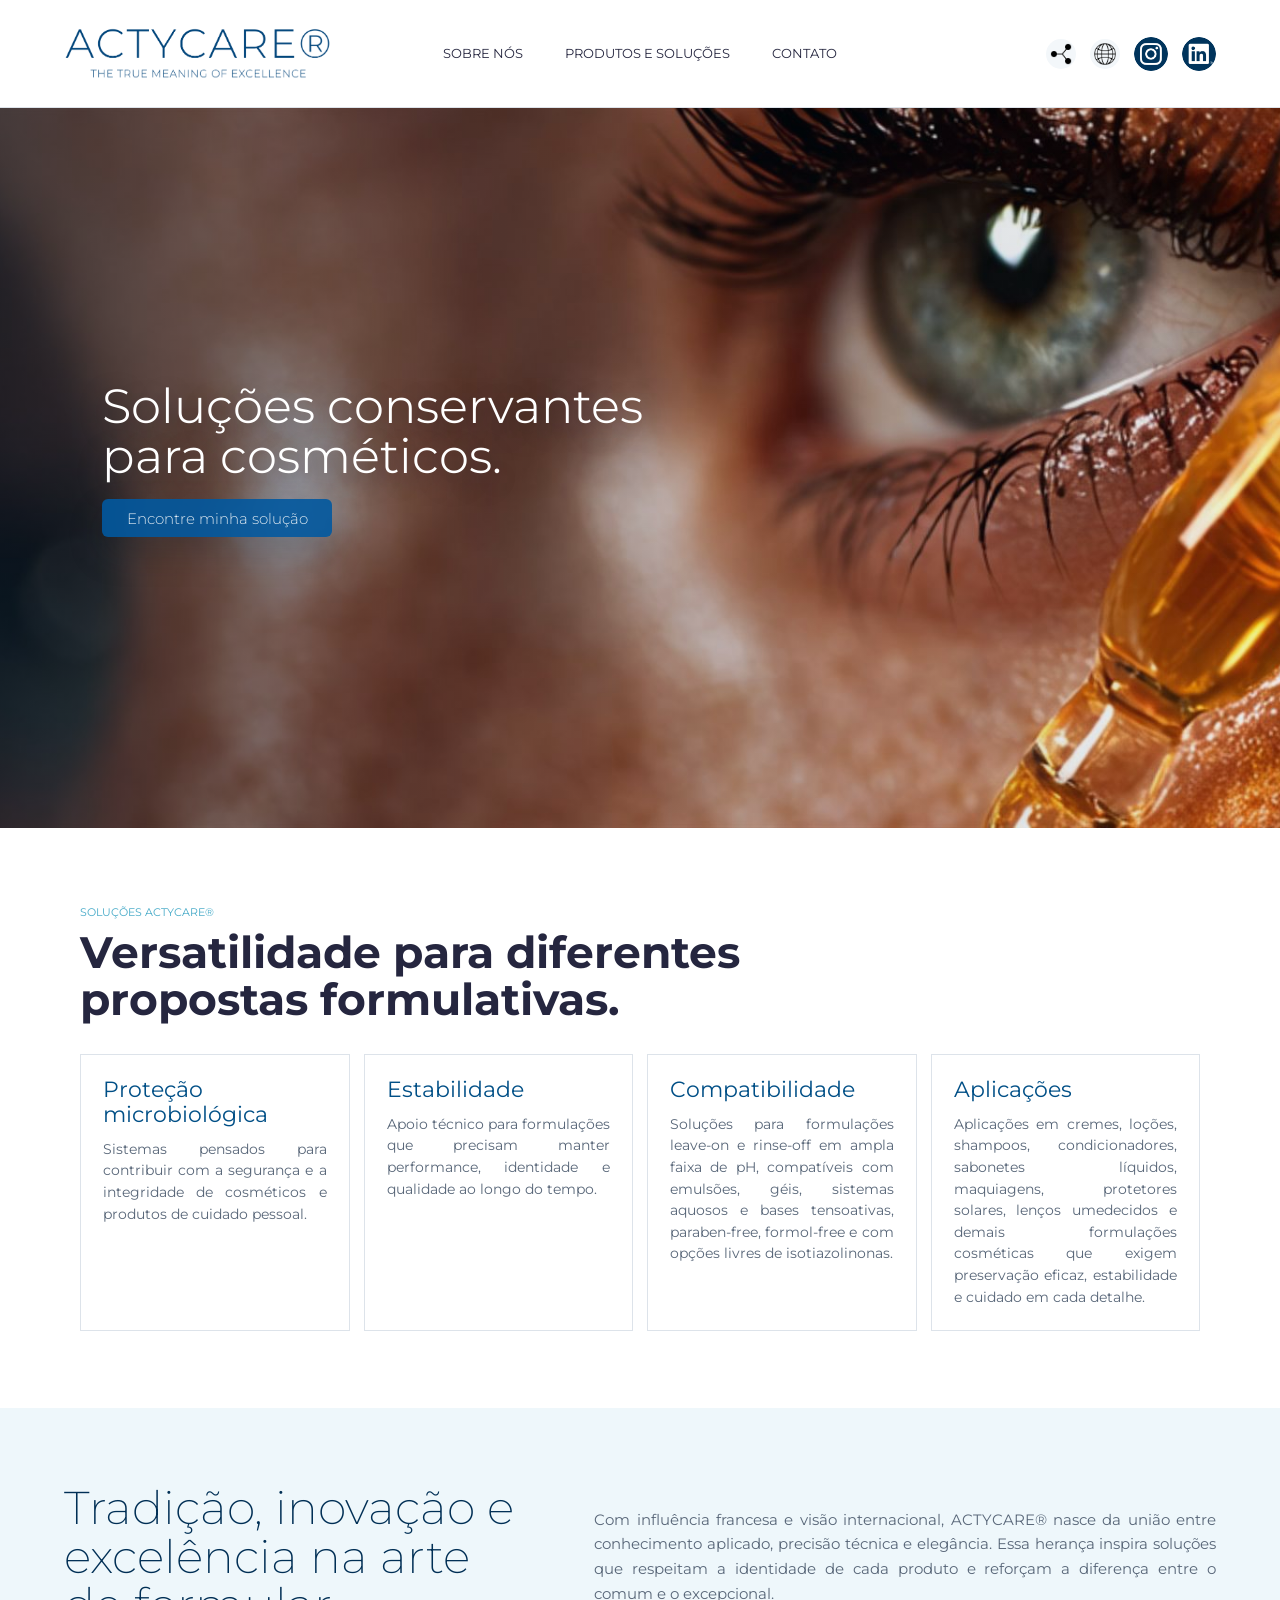
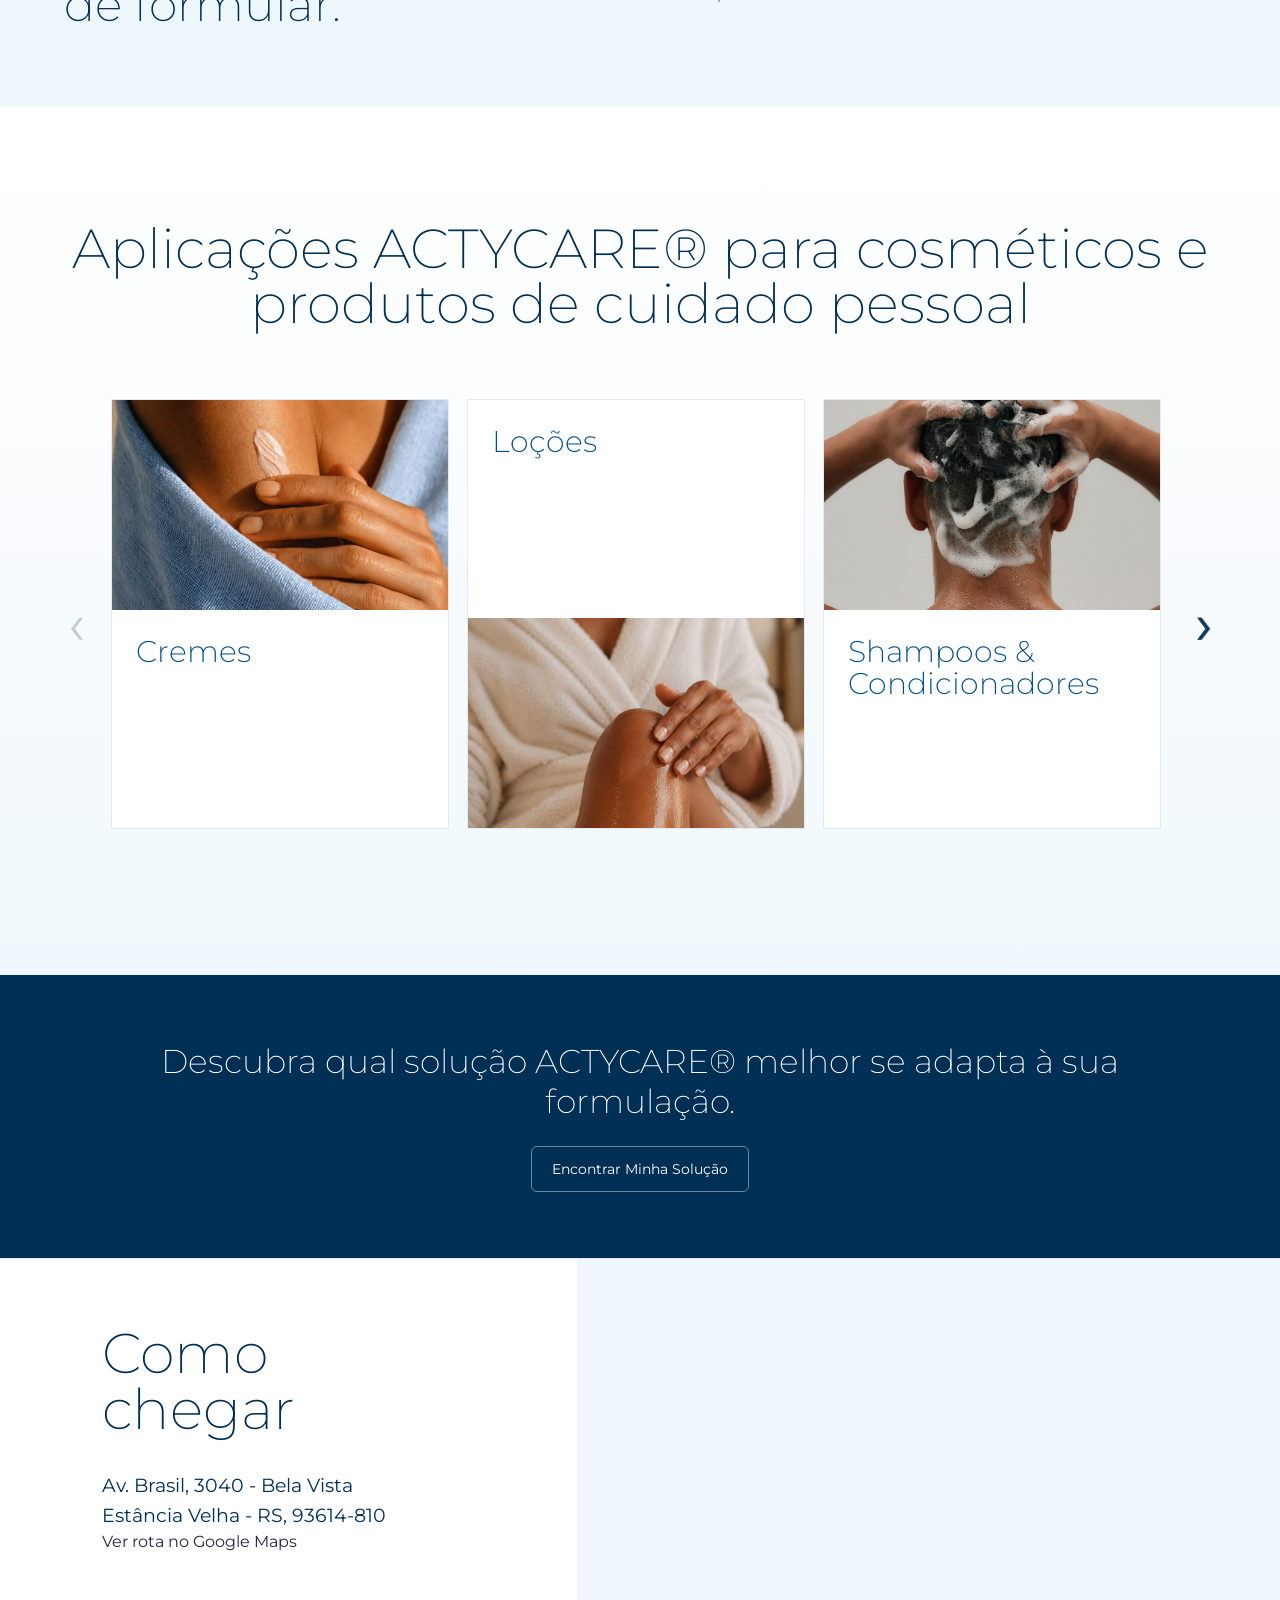
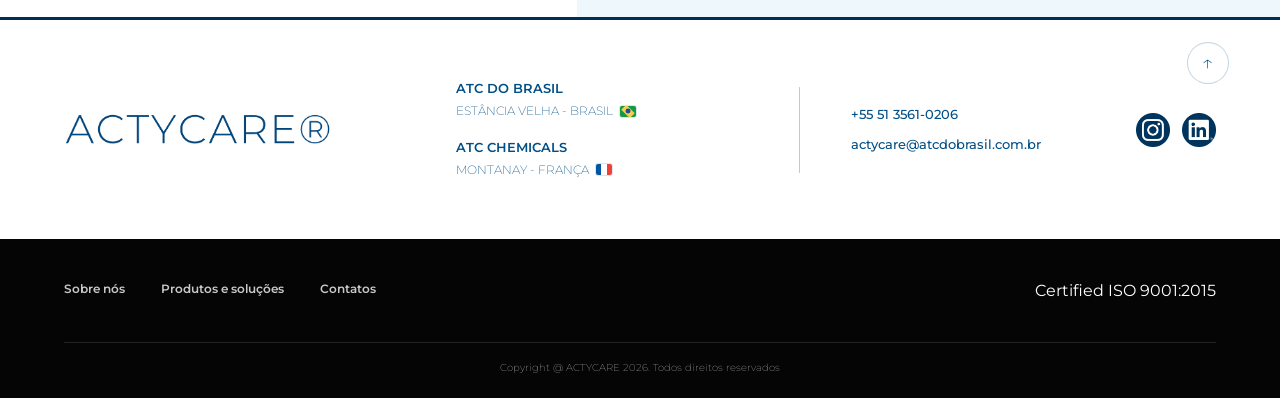
==== commit a0681b0a: "Translate Button Fiz o botão de traduzir e atualizei o cachê de link do css e js para o deploy estar" ====
--- a/index.html
+++ b/index.html
@@ -6,8 +6,8 @@
     <meta name="viewport" content="width=device-width, initial-scale=1.0">
     <title>Actycare</title>
     <link rel="preload" as="image" href="images/site-otimizadas/capa.jpg" fetchpriority="high">
-    <link rel="stylesheet" href="Styles/estilos.css?v=20260601">
-    <link rel="stylesheet" href="Styles/footer.css?v=20260601">
+    <link rel="stylesheet" href="Styles/estilos.css?v=20260617-v3">
+    <link rel="stylesheet" href="Styles/footer.css?v=20260617-v3">
     <link rel="icon" type="image/png" href="images/atc_favicon.png">
 
 </head>
@@ -19,17 +19,29 @@
                 <img src="images/actycare-logo-lockup.png" alt="ACTYCARE" decoding="async">
             </a>
 
-            <nav class="menu" id="menu-principal" aria-label="Menu principal">
-                <a href="sobre-nos.html">SOBRE NÓS</a>
-                <a href="produtos-e-solucoes.html">PRODUTOS E SOLUÇÕES</a>
-                <a href="contatos.html">CONTATO</a>
+            <nav class="menu" id="menu-principal" aria-label="Menu principal" data-i18n-en-aria-label="Main Menu" data-i18n-es-aria-label="Menú principal">
+                <a href="sobre-nos.html" data-i18n-en="ABOUT US" data-i18n-es="SOBRE NOSOTROS">SOBRE NÓS</a>
+                <a href="produtos-e-solucoes.html" data-i18n-en="PRODUCTS AND SOLUTIONS" data-i18n-es="PRODUCTOS Y SOLUCIONES">PRODUTOS E SOLUÇÕES</a>
+                <a href="contatos.html" data-i18n-en="CONTACT" data-i18n-es="CONTACTO">CONTATO</a>
             </nav>
 
             <div class="acoes-cabecalho">
                 <button class="icone-cabecalho acao-utilitaria botao-compartilhar" type="button"
-                    aria-label="Compartilhar esta página" data-share-button>
+                    aria-label="Compartilhar esta página" data-share-button data-i18n-en-aria-label="Share this page" data-i18n-es-aria-label="Compartir esta página">
                     <img src="images/icons8-partilhar-2-50.png" alt="" loading="eager" decoding="async">
                 </button>
+                <div class="language-selector" data-language-selector>
+                    <button class="icone-cabecalho acao-utilitaria botao-traducao" type="button"
+                        aria-label="Selecionar idioma" aria-haspopup="true" aria-expanded="false"
+                        data-language-toggle data-i18n-en-aria-label="" data-i18n-es-aria-label="Seleccionar idioma">
+                        <img src="images/internet.png" alt="" loading="eager" decoding="async">
+                    </button>
+                    <div class="language-menu" role="group" aria-label="Idiomas" data-language-menu data-i18n-en-aria-label="" data-i18n-es-aria-label="Idiomas">
+                        <button class="language-option" type="button" data-language-option="pt">Português</button>
+                        <button class="language-option" type="button" data-language-option="en">English</button>
+                        <button class="language-option" type="button" data-language-option="es">Español</button>
+                    </div>
+                </div>
                 <a href="https://www.instagram.com/atc.brasil/" class="icone-cabecalho" target="_blank"
                     rel="noopener noreferrer" aria-label="Instagram">
                     <img src="images/instagram-circle.png" alt="" loading="eager" decoding="async">
@@ -39,7 +51,7 @@
                     <img src="images/linkedin-circle.png" alt="" loading="eager" decoding="async">
                 </a>
                 <button class="botao-menu" type="button" aria-label="Abrir menu" aria-expanded="false"
-                    aria-controls="menu-principal">
+                    aria-controls="menu-principal" data-i18n-en-aria-label="Open menu" data-i18n-es-aria-label="Abrir menú">
                     <span></span>
                     <span></span>
                     <span></span>
@@ -48,10 +60,10 @@
         </header>
 
         <main class="principal">
-            <img src="images/site-otimizadas/capa.jpg" alt="Close de pele com aplicação cosmética" loading="eager" decoding="async" fetchpriority="high">
+            <img src="images/site-otimizadas/capa.jpg" alt="Close de pele com aplicação cosmética" loading="eager" decoding="async" fetchpriority="high" data-i18n-en-alt="" data-i18n-es-alt="Primer plano de piel con aplicación cosmética">
            <div class="hero-cta">
-                <h1>Soluções conservantes para cosméticos.</h1>
-                <a href="produtos-e-solucoes.html">Encontre minha solução</a>
+                <h1 data-i18n-en="Conservative Solutions for Cosmetics" data-i18n-es="Soluciones conservantes para cosméticos.">Soluções conservantes para cosméticos.</h1>
+                <a href="produtos-e-solucoes.html" data-i18n-en="Find My Solution" data-i18n-es="Encuentre mi solución">Encontre minha solução</a>
             </div>
             
         </main>
@@ -59,28 +71,31 @@
 
 <section class="secao-conteudo solucoes" id="solucoes">
             <div class="secao-cabecalho">
-                <p class="eyebrow">Soluções ACTYCARE®</p>
-                <h2>Versatilidade para diferentes propostas formulativas.</h2>
+                <p class="eyebrow" data-i18n-en="ACTYCARE® Solutions" data-i18n-es="Soluciones ACTYCARE®">Soluções ACTYCARE®</p>
+                <h2 data-i18n-en="Versatility for Different Formulation Proposals" data-i18n-es="Versatilidad para diferentes propuestas formulativas.">Versatilidade para diferentes propostas formulativas.</h2>
             </div>
             <div class="solucoes-grid">
                 <div>
-                    <h3>Proteção microbiológica</h3>
-                    <p>Sistemas pensados para contribuir com a segurança e a integridade de cosméticos e produtos de
-                        cuidado pessoal.</p>
-                </div>
-                <div>
-                    <h3>Estabilidade</h3>
-                    <p>Apoio técnico para formulações que precisam manter performance, identidade e qualidade ao longo
+                    <h3 data-i18n-en="Microbiological Protection" data-i18n-es="Protección microbiológica">Proteção microbiológica</h3>
+                    <p data-i18n-en="Systems designed to contribute to the safety and integrity of cosmetics and personal care products." data-i18n-es="Sistemas diseñados para contribuir a la seguridad y la integridad de cosméticos y productos de cuidado personal.">Sistemas pensados para contribuir com a segurança e a integridade de cosméticos e produtos de cuidado pessoal.</p>
+                </div>
+                <div>
+                    <h3 data-i18n-en="Stability" data-i18n-es="Estabilidad">Estabilidade</h3>
+                    <p data-i18n-en="Technical support for formulations that need to maintain performance, identity, and quality over time." data-i18n-es="Apoyo técnico para formulaciones que necesitan mantener rendimiento, identidad y calidad a lo largo del tiempo.">Apoio técnico para formulações que precisam manter performance, identidade e qualidade ao longo
                         do tempo.</p>
                 </div>
                 <div>
-                    <h3>Compatibilidade</h3>
-                    <p>Soluções para formulações leave-on e rinse-off em ampla faixa de pH, compatíveis com emulsões,
-                géis, sistemas aquosos e bases tensoativas, paraben-free, formol-free e com opções livres de isotiazolinonas.</p>
-                </div>
-                <div>
-                    <h3>Aplicações</h3>
-                    <p>Aplicações em cremes, loções, shampoos, condicionadores, sabonetes líquidos, maquiagens, protetores solares,
+                    <h3 data-i18n-en="Compatibility" data-i18n-es="Compatibilidad">Compatibilidade</h3>
+                    <p data-i18n-en="Solutions for leave-on and rinse-off cosmetic formulations, including emulsions, gels, aqueous systems,
+                        surfactant bases and different platforms for personal care." data-i18n-es="Soluciones para formulaciones leave-on y rinse-off en amplia gama de pH, compatibles con emulsiones, geles, sistemas acuosos y bases tensioactivas.">
+                        Soluções para formulações leave-on e rinse-off em ampla faixa de pH, compatíveis com emulsões, géis, sistemas aquosos e bases tensoativas,
+                         paraben-free, formol-free e com opções livres de isotiazolinonas.</p>
+                </div>
+                <div>
+                    <h3 data-i18n-en="Applications" data-i18n-es="Aplicaciones">Aplicações</h3>
+                    <p data-i18n-en="Applications in creams, lotions, shampoos, conditioners, liquid soaps, makeup, sunscreens,
+                        wet wipes and other cosmetic formulations that require effective preservation, stability and care in each detail." data-i18n-es="Aplicaciones en cremas, lociones, shampoos, acondicionadores, jabones líquidos, maquillajes, protectores solares,
+                        toallitas húmedas y demás formulaciones cosméticas que requieren conservación eficaz, estabilidad y cuidado en cada detalle.">Aplicações em cremes, loções, shampoos, condicionadores, sabonetes líquidos, maquiagens, protetores solares,
                         lenços umedecidos e demais formulações cosméticas que exigem preservação eficaz, estabilidade e cuidado em cada detalhe.</p>
                 </div>
             </div>
@@ -88,9 +103,13 @@
 
     <section class="faixa-legado">
             <div>
-                <h2>Tradição, inovação e excelência na arte de formular.</h2>
-            </div>
-            <p>Com influência francesa e visão internacional, ACTYCARE® nasce da união entre conhecimento aplicado,
+                <h2 data-i18n-en="Tradition, innovation and excellence in the art of formulation." data-i18n-es="Tradición, innovación y excelencia en el arte de formular.">Tradição, inovação e excelência na arte de formular.</h2>
+            </div>
+            <p data-i18n-en="With french influence and an international vision, ACTYCARE® was born from the union of applied knowledge,
+                technical precision and elegance. This legacy inspires solutions that respect the identity of each product
+                and reinforce the difference between the common and the exceptional." data-i18n-es="Con influencia francesa y visión internacional, ACTYCARE® nace de la unión entre conocimiento aplicado,
+                precisión técnica y elegancia. Este legado inspira soluciones que respetan la identidad de cada producto
+                y refuerzan la diferencia entre lo común y lo excepcional.">Com influência francesa e visão internacional, ACTYCARE® nasce da união entre conhecimento aplicado,
                 precisão técnica e elegância. Essa herança inspira soluções que respeitam a identidade de cada produto
                 e reforçam a diferença entre o comum e o excepcional.</p>
     </section>
@@ -98,92 +117,92 @@
     <section class="applications-section" aria-labelledby="applications-title">
         <div class="applications-section__inner">
             <header class="applications-section__header">
-                <h2 class="applications-section__title" id="applications-title">Aplicações ACTYCARE®
+                <h2 class="applications-section__title" id="applications-title" data-i18n-en="Actycare applications for cosmetic and personal care products" data-i18n-es="Aplicaciones ACTYCARE® para cosméticos y productos de cuidado personal">Aplicações ACTYCARE®
                     para cosméticos e produtos de cuidado pessoal</h2>
             </header>
 
             <div class="applications-carousel" data-applications-carousel>
                 <button class="applications-carousel__button applications-carousel__button--prev" type="button"
-                    aria-label="Ver aplicações anteriores" data-carousel-prev>
+                    aria-label="Ver aplicações anteriores" data-carousel-prev data-i18n-en-aria-label="See previous applications" data-i18n-es-aria-label="Ver aplicaciones anteriores">
                    <span aria-hidden="true">&lsaquo;</span> 
                 </button>
 
                 <div class="applications-carousel__viewport">
-                    <div class="applications-carousel__track" tabindex="0" role="region" aria-label="Aplicações ACTYCARE"
+                    <div class="applications-carousel__track" tabindex="0" role="region" aria-label="Aplicações ACTYCARE" data-i18n-en-aria-label="ACTYCARE applications" data-i18n-es-aria-label="Aplicaciones ACTYCARE"
                         data-carousel-track>
                         
                         <article class="application-card">
                             <a class="application-card__link" href="produtos-e-solucoes.html#visao-geral">
                                 <div class="application-card__image">
-                                    <img src="images/site-otimizadas/hidratante.jpg" alt="Creme aplicado sobre a pele" loading="eager" decoding="async">
-                                </div>
-                                <div class="application-card__content">
-                                    <h3 class="application-card__title">Cremes</h3>
-                                    <p class="application-card__text" style="color: white;">.</p>
-                                </div>
-                            </a>
-                        </article>
-
-                        <article class="application-card">
-                            <a class="application-card__link" href="produtos-e-solucoes.html#visao-geral">
-                                <div class="application-card__image">
-                                    <img src="images/site-otimizadas/locao.jpg" alt="Pele hidratada com gotas de loção" loading="eager" decoding="async"
+                                    <img src="images/site-otimizadas/hidratante.jpg" alt="Creme aplicado sobre a pele" loading="eager" decoding="async" data-i18n-en-alt="Cream applied to the skin" data-i18n-es-alt="Crema aplicada sobre la piel">
+                                </div>
+                                <div class="application-card__content">
+                                    <h3 class="application-card__title" data-i18n-en="Creams" data-i18n-es="Cremas">Cremes</h3>
+                                    <p class="application-card__text" style="color: white;">.</p>
+                                </div>
+                            </a>
+                        </article>
+
+                        <article class="application-card">
+                            <a class="application-card__link" href="produtos-e-solucoes.html#visao-geral">
+                                <div class="application-card__image">
+                                    <img src="images/site-otimizadas/locao.jpg" alt="Pele hidratada com gotas de loção" loading="eager" decoding="async" data-i18n-en-alt="Lotion applied to the skin" data-i18n-es-alt="Loción aplicada sobre la piel"
                                         style="--card-image-position: 54% center;">
                                 </div>
                                 <div class="application-card__content">
-                                    <h3 class="application-card__title">Loções</h3>
-                                    <p class="application-card__text" style="color: white;">.</p>
-                                </div>
-                            </a>
-                        </article>
-
-                        <article class="application-card">
-                            <a class="application-card__link" href="produtos-e-solucoes.html#visao-geral">
-                                <div class="application-card__image">
-                                    <img src="images/site-otimizadas/cabelo-masc.jpg" alt="Cabelo sendo lavado com shampoo" loading="eager" decoding="async"
+                                    <h3 class="application-card__title" data-i18n-en="Lotions" data-i18n-es="Lociones">Loções</h3>
+                                    <p class="application-card__text" style="color: white;">.</p>
+                                </div>
+                            </a>
+                        </article>
+
+                        <article class="application-card">
+                            <a class="application-card__link" href="produtos-e-solucoes.html#visao-geral">
+                                <div class="application-card__image">
+                                    <img src="images/site-otimizadas/cabelo-masc.jpg" alt="Cabelo sendo lavado com shampoo" loading="eager" decoding="async" data-i18n-en-alt="Hair being washed with shampoo" data-i18n-es-alt="Cabello siendo lavado con shampoo"
                                         style="--card-image-position: 58% center;">
                                 </div>
                                 <div class="application-card__content">
-                                    <h3 class="application-card__title">Shampoos & Condicionadores</h3>
-                                    <p class="application-card__text" style="color: white;">.</p>
-                                </div>
-                            </a>
-                        </article>
-
-                        <article class="application-card">
-                            <a class="application-card__link" href="produtos-e-solucoes.html#visao-geral">
-                                <div class="application-card__image">
-                                    <img src="images/sabonete-liquido-4.png" alt="Espuma de sabonete líquido nas mãos" loading="eager" decoding="async"
+                                    <h3 class="application-card__title" data-i18n-en="Shampoos & Conditioners" data-i18n-es="Shampoos y acondicionadores">Shampoos & Condicionadores</h3>
+                                    <p class="application-card__text" style="color: white;">.</p>
+                                </div>
+                            </a>
+                        </article>
+
+                        <article class="application-card">
+                            <a class="application-card__link" href="produtos-e-solucoes.html#visao-geral">
+                                <div class="application-card__image">
+                                    <img src="images/sabonete-liquido-4.png" alt="Espuma de sabonete líquido nas mãos" loading="eager" decoding="async" data-i18n-en-alt="Liquid soap foam on hands" data-i18n-es-alt="Espuma de jabón líquido en las manos"
                                         style="--card-image-position: 50% center;">
                                 </div>
                                 <div class="application-card__content">
-                                    <h3 class="application-card__title">Sabonetes líquidos</h3>
-                                    <p class="application-card__text" style="color: white;">.</p>
-                                </div>
-                            </a>
-                        </article>
-
-                        <article class="application-card">
-                            <a class="application-card__link" href="produtos-e-solucoes.html#visao-geral">
-                                <div class="application-card__image">
-                                    <img src="images/site-otimizadas/maquiagens.jpg" alt="Aplicação de maquiagem nos cílios" loading="eager" decoding="async"
+                                    <h3 class="application-card__title" data-i18n-en="Liquid Soaps" data-i18n-es="Jabones líquidos">Sabonetes líquidos</h3>
+                                    <p class="application-card__text" style="color: white;">.</p>
+                                </div>
+                            </a>
+                        </article>
+
+                        <article class="application-card">
+                            <a class="application-card__link" href="produtos-e-solucoes.html#visao-geral">
+                                <div class="application-card__image">
+                                    <img src="images/site-otimizadas/maquiagens.jpg" alt="Aplicação de maquiagem nos cílios" loading="eager" decoding="async" data-i18n-en-alt="Makeup being applied on eyelashes" data-i18n-es-alt="Aplicación de maquillaje en las pestañas"
                                         style="--card-image-position: 46% center;">
                                 </div>
                                 <div class="application-card__content">
-                                    <h3 class="application-card__title">Maquiagens</h3>
-                                    <p class="application-card__text" style="color: white;">.</p>
-                                </div>
-                            </a>
-                        </article>
-
-                        <article class="application-card">
-                            <a class="application-card__link" href="produtos-e-solucoes.html#visao-geral">
-                                <div class="application-card__image">
-                                    <img src="images/site-otimizadas/lencos-umedecidos.jpg" alt="Lenço umedecido para cuidado cosmético"
+                                    <h3 class="application-card__title" data-i18n-en="Makeup" data-i18n-es="Maquillajes">Maquiagens</h3>
+                                    <p class="application-card__text" style="color: white;">.</p>
+                                </div>
+                            </a>
+                        </article>
+
+                        <article class="application-card">
+                            <a class="application-card__link" href="produtos-e-solucoes.html#visao-geral">
+                                <div class="application-card__image">
+                                    <img src="images/site-otimizadas/lencos-umedecidos.jpg" alt="Lenço umedecido para cuidado cosmético" data-i18n-en-alt="Moistened cloth for cosmetic care" data-i18n-es-alt="Toallita húmeda para cuidado cosmético"
                                         loading="eager" decoding="async" style="--card-image-position: 50% center;">
                                 </div>
                                 <div class="application-card__content">
-                                    <h3 class="application-card__title">Lenços umedecidos</h3>
+                                    <h3 class="application-card__title" data-i18n-en="Moistened Cloths" data-i18n-es="Toallitas húmedas">Lenços umedecidos</h3>
                                     <p class="application-card__text" style="color: white;">.</p>
                                 </div>
                             </a>
@@ -193,7 +212,7 @@
                 </div>
 
                 <button class="applications-carousel__button applications-carousel__button--next" type="button"
-                    aria-label="Ver próximas aplicações" data-carousel-next>
+                    aria-label="Ver próximas aplicações" data-carousel-next data-i18n-en-aria-label="View next applications" data-i18n-es-aria-label="Ver próximas aplicaciones">
                     <span aria-hidden="true">&rsaquo;</span>
                 </button>
             </div>
@@ -202,24 +221,24 @@
 
 
      <section class="cta-contato" id="contato">
-            <h2>Descubra qual solução ACTYCARE® melhor se adapta à sua formulação.</h2>
-            <a href="contatos.html">Encontrar Minha Solução</a>
+            <h2 data-i18n-en="Discover which ACTYCARE® solution best adapts to your formulation." data-i18n-es="Descubra qué solución ACTYCARE® se adapta mejor a su formulación.">Descubra qual solução ACTYCARE® melhor se adapta à sua formulação.</h2>
+            <a href="contatos.html" data-i18n-en="Find my solution" data-i18n-es="Encuentre mi solución">Encontrar Minha Solução</a>
         </section>
     
     <section class="onde-estamos" aria-labelledby="onde-estamos-titulo">
             <div class="onde-estamos__conteudo">
-                <h2 id="onde-estamos-titulo">Como chegar</h2>
+                <h2 id="onde-estamos-titulo" data-i18n-en="How to find us" data-i18n-es="Cómo llegar">Como chegar</h2>
                 <address>
                     Av. Brasil, 3040 - Bela Vista<br>
                     Estância Velha - RS, 93614-810
                 </address>
                 <a href="https://www.google.com/maps/search/?api=1&query=Av.%20Brasil%2C%203040%20-%20Das%20Quintas%2C%20Est%C3%A2ncia%20Velha%20-%20RS%2C%2093600-000"
-                    target="_blank" rel="noopener noreferrer">Ver rota no Google Maps</a>
+                    target="_blank" rel="noopener noreferrer" data-i18n-en="View route on Google Maps" data-i18n-es="Ver ruta en Google Maps">Ver rota no Google Maps</a>
             </div>
 
             <div class="onde-estamos__mapa">
                 <iframe
-                    title="Mapa da ATC do Brasil em Estância Velha"
+                    title="Mapa da ATC do Brasil em Estância Velha" data-i18n-en-title="ATC Brazil map in Estância Velha" data-i18n-es-title="Mapa de ATC do Brasil en Estância Velha"
                     src="https://www.google.com/maps?q=Av.%20Brasil%2C%203040%20-%20Das%20Quintas%2C%20Est%C3%A2ncia%20Velha%20-%20RS%2C%2093600-000&output=embed"
                     loading="lazy"
                     referrerpolicy="no-referrer-when-downgrade"
@@ -230,9 +249,10 @@
 
     <actycare-footer></actycare-footer>
 
-    <script src="Script/footer.js"></script>
-    <script src="Script/menu.js"></script>
-    <script src="Script/applications.js"></script>
+    <script src="Script/i18n.js?v=20260617-v3"></script>
+    <script src="Script/footer.js?v=20260617-v3"></script>
+    <script src="Script/menu.js?v=20260617-v3"></script>
+    <script src="Script/applications.js?v=20260617-v3"></script>
 </body>
 
 </html>
--- a/Styles/estilos.css
+++ b/Styles/estilos.css
@@ -284,6 +284,81 @@
     background: rgba(255, 255, 255, 0.42);
 }
 
+.language-selector {
+    position: relative;
+    display: inline-flex;
+    flex: 0 0 auto;
+}
+
+.botao-traducao img {
+    object-fit: contain;
+}
+
+.language-menu {
+    position: absolute;
+    top: calc(100% + 10px);
+    right: 0;
+    z-index: 40;
+    width: max-content;
+    min-width: 132px;
+    display: grid;
+    gap: 4px;
+    padding: 6px;
+    border: 1px solid rgba(0, 79, 134, 0.12);
+    border-radius: 8px;
+    background: rgba(255, 255, 255, 0.96);
+    box-shadow: 0 16px 34px rgba(0, 47, 85, 0.14);
+    opacity: 0;
+    visibility: hidden;
+    pointer-events: none;
+    transform: translateY(-6px) scale(0.98);
+    transform-origin: top right;
+    transition:
+        opacity 0.18s ease,
+        visibility 0.18s ease,
+        transform 0.18s ease;
+}
+
+.cabecalho.header--scrolled .language-menu {
+    top: calc(100% + 14px);
+    background: rgba(255, 255, 255, 0.94);
+    backdrop-filter: blur(14px);
+    -webkit-backdrop-filter: blur(14px);
+}
+
+.language-selector.is-open .language-menu,
+.language-menu.is-open {
+    opacity: 1;
+    visibility: visible;
+    pointer-events: auto;
+    transform: translateY(0) scale(1);
+}
+
+.language-option {
+    min-height: 34px;
+    display: flex;
+    align-items: center;
+    justify-content: flex-start;
+    padding: 0 10px;
+    border: 0;
+    border-radius: 6px;
+    background: transparent;
+    color: var(--texto);
+    font: inherit;
+    font-size: 12px;
+    line-height: 1;
+    cursor: pointer;
+    transition: background 0.18s ease, color 0.18s ease;
+}
+
+.language-option:hover,
+.language-option:focus-visible,
+.language-option.is-active {
+    background: var(--azul-profundo);
+    color: var(--branco);
+    outline: none;
+}
+
 .botao-menu {
     width: 44px;
     height: 44px;
@@ -1619,6 +1694,16 @@
         height: 28px;
     }
 
+    .language-menu {
+        min-width: 122px;
+    }
+
+    .language-option {
+        min-height: 32px;
+        padding: 0 9px;
+        font-size: 11px;
+    }
+
     .botao-menu {
         width: 38px;
         height: 38px;
@@ -2815,6 +2900,25 @@
     .pagina-sobre .cta-contato h2 {
         font-size: 18px;
         white-space: normal;
+    }
+}
+
+@media (max-width: 380px) {
+    .logo {
+        width: min(132px, 38vw);
+    }
+
+    .acoes-cabecalho {
+        gap: 5px;
+    }
+
+    .icone-cabecalho[aria-label="Instagram"],
+    .icone-cabecalho[aria-label="LinkedIn"] {
+        width: 0;
+        height: 28px;
+        opacity: 0;
+        pointer-events: none;
+        transform: translateY(-4px) scale(0.9);
     }
 }
 
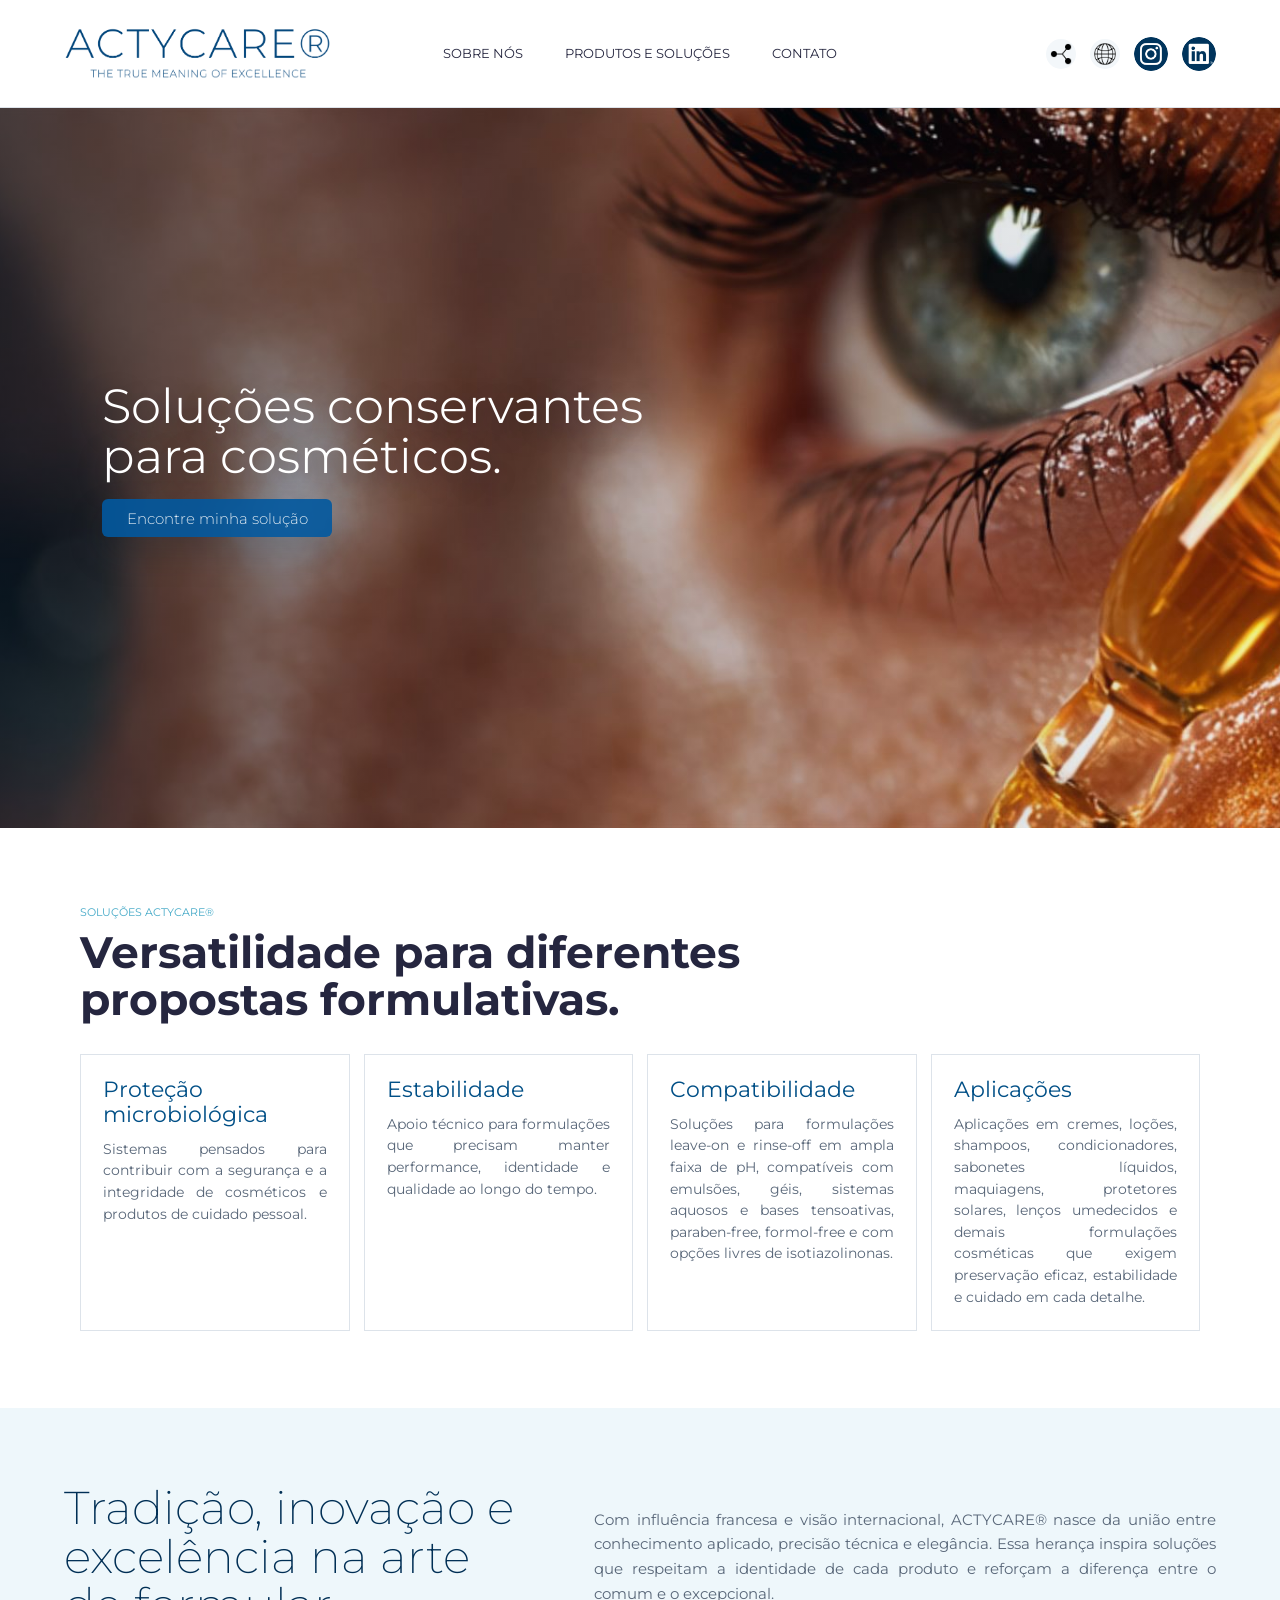
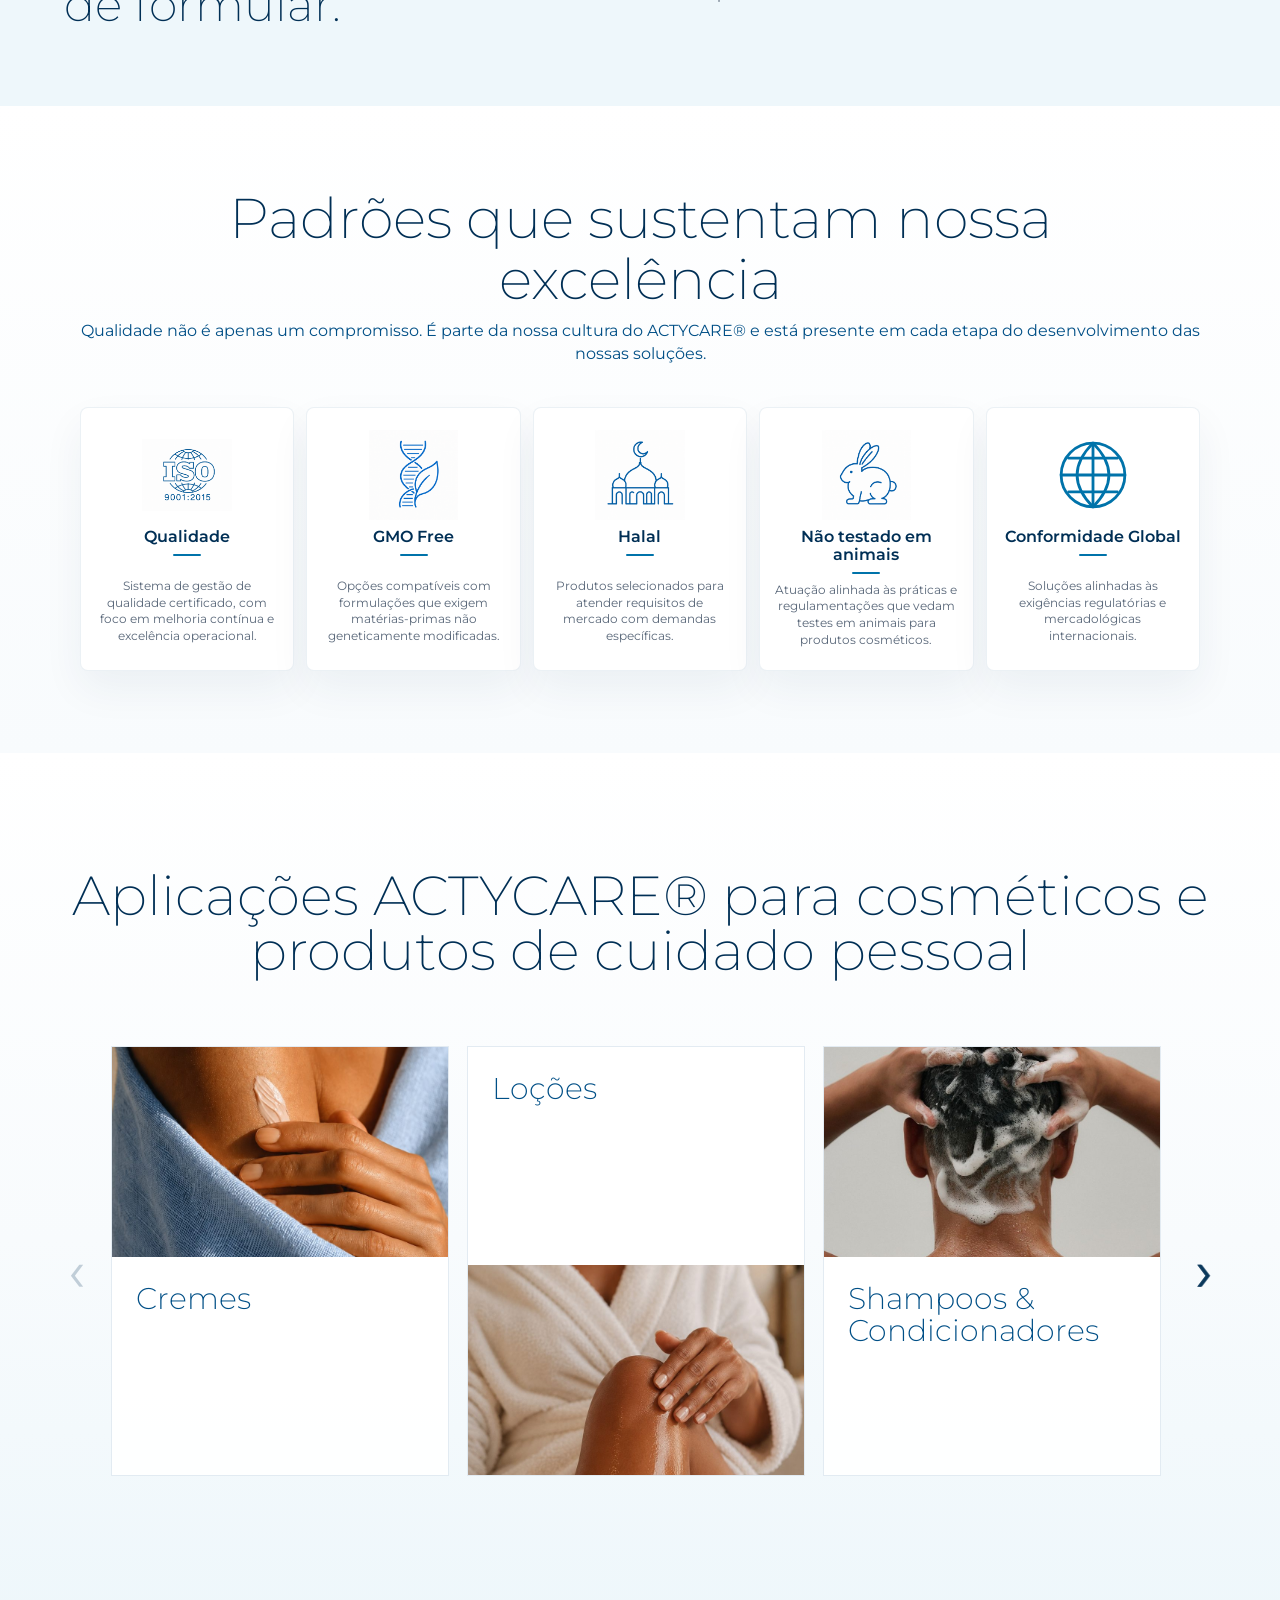
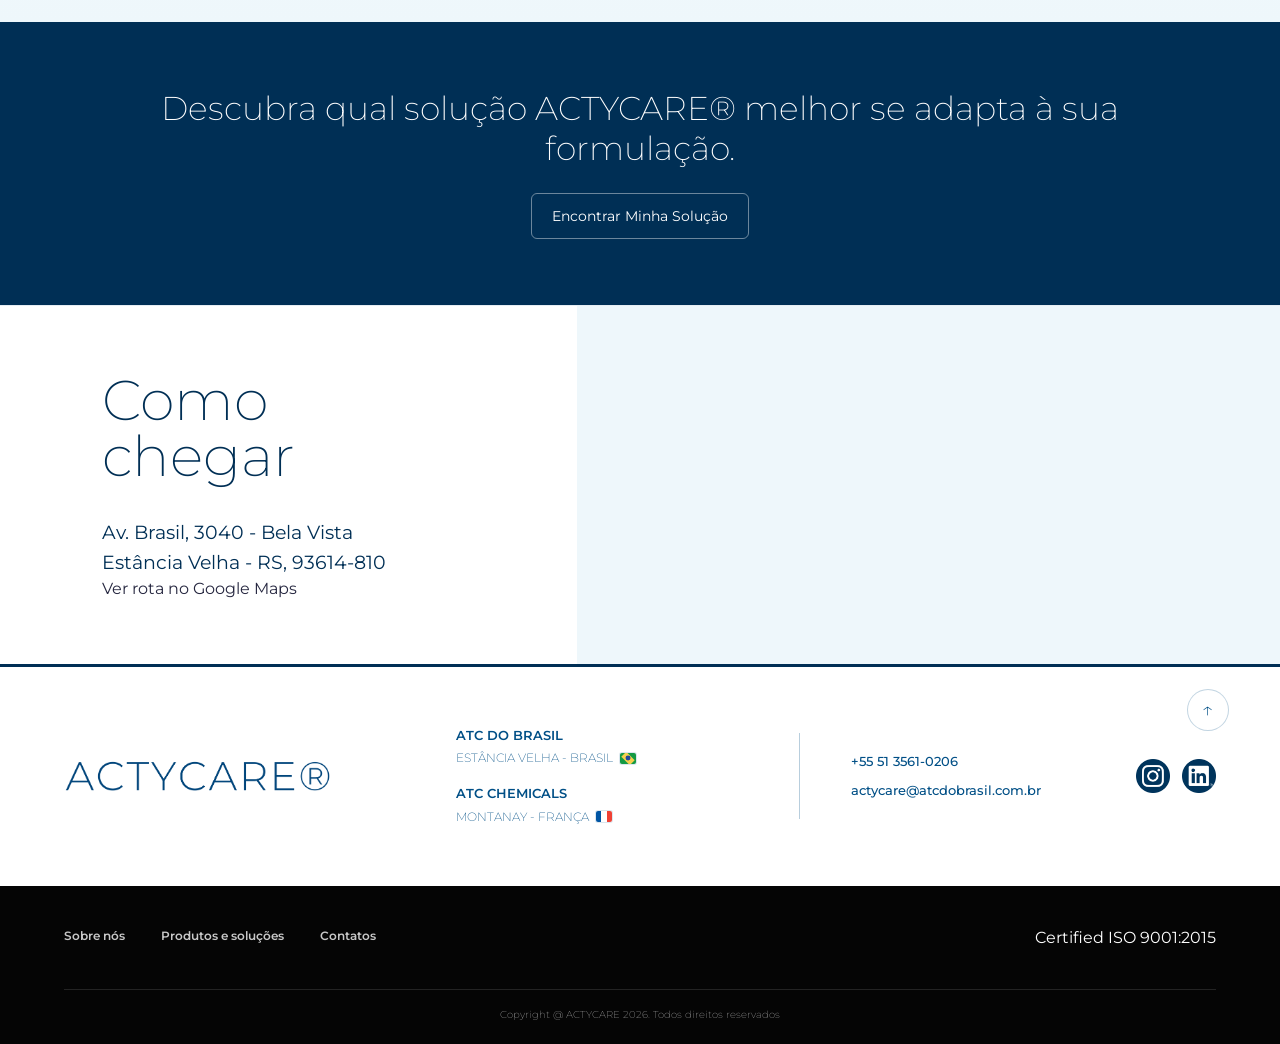
==== commit 70482f5f: "Regulatorios Fiz a seção de regulatórios com 5 cards e imagenszinhas na landing page." ====
--- a/index.html
+++ b/index.html
@@ -6,8 +6,8 @@
     <meta name="viewport" content="width=device-width, initial-scale=1.0">
     <title>Actycare</title>
     <link rel="preload" as="image" href="images/site-otimizadas/capa.jpg" fetchpriority="high">
-    <link rel="stylesheet" href="Styles/estilos.css?v=20260617-v3">
-    <link rel="stylesheet" href="Styles/footer.css?v=20260617-v3">
+    <link rel="stylesheet" href="Styles/estilos.css?v=20260708-v1">
+    <link rel="stylesheet" href="Styles/footer.css?v=20260708-v1">
     <link rel="icon" type="image/png" href="images/atc_favicon.png">
 
 </head>
@@ -85,12 +85,15 @@
                         do tempo.</p>
                 </div>
                 <div>
+
                     <h3 data-i18n-en="Compatibility" data-i18n-es="Compatibilidad">Compatibilidade</h3>
                     <p data-i18n-en="Solutions for leave-on and rinse-off cosmetic formulations, including emulsions, gels, aqueous systems,
                         surfactant bases and different platforms for personal care." data-i18n-es="Soluciones para formulaciones leave-on y rinse-off en amplia gama de pH, compatibles con emulsiones, geles, sistemas acuosos y bases tensioactivas.">
                         Soluções para formulações leave-on e rinse-off em ampla faixa de pH, compatíveis com emulsões, géis, sistemas aquosos e bases tensoativas,
                          paraben-free, formol-free e com opções livres de isotiazolinonas.</p>
-                </div>
+
+                </div>
+              
                 <div>
                     <h3 data-i18n-en="Applications" data-i18n-es="Aplicaciones">Aplicações</h3>
                     <p data-i18n-en="Applications in creams, lotions, shampoos, conditioners, liquid soaps, makeup, sunscreens,
@@ -112,6 +115,56 @@
                 y refuerzan la diferencia entre lo común y lo excepcional.">Com influência francesa e visão internacional, ACTYCARE® nasce da união entre conhecimento aplicado,
                 precisão técnica e elegância. Essa herança inspira soluções que respeitam a identidade de cada produto
                 e reforçam a diferença entre o comum e o excepcional.</p>
+    </section>
+
+    <section class="Regulatorios" aria-labelledby="regulatorios-title">
+        <div class="Regulatorios__header">
+            <h2 class="Regulatorios_title" id="regulatorios-title" data-i18n-en="Standards that sustain our excellence" data-i18n-es="Estándares que sostienen nuestra excelencia">Padrões que sustentam nossa excelência</h2>
+            <h3 class="Regulatorios_subtitle" data-i18n-en="Quality is not just a commitment. It is part of our ACTYCARE® culture and is present at every stage of the development of our solutions." data-i18n-es="La calidad no es solo un compromiso. Es parte de nuestra cultura ACTYCARE® y está presente en cada etapa del desarrollo de nuestras soluciones.">Qualidade não é apenas um compromisso. É parte da nossa cultura do ACTYCARE® e está presente em cada etapa do desenvolvimento das nossas soluções.</h3>
+        </div>
+
+        <div class="Regulatorios__content">
+            <article class="Regulatorios__item">
+                <div class="Regulatorios__item-image">
+                    <img src="images/regulatorios/iso9001.png" alt="Ícone ISO 9001" loading="lazy" decoding="async" data-i18n-en-alt="ISO 9001 icon" data-i18n-es-alt="Ícono ISO 9001">
+                </div>
+                <h3 data-i18n-en="ISO 9001" data-i18n-es="ISO 9001">Qualidade</h3>
+                <p data-i18n-en="Certified quality management system focused on continuous improvement and operational excellence." data-i18n-es="Sistema de gestión de calidad certificado, con foco en mejora continua y excelencia operacional.">Sistema de gestão de qualidade certificado, com foco em melhoria contínua e excelência operacional.</p>
+            </article>
+
+            <article class="Regulatorios__item">
+                <div class="Regulatorios__item-image">
+                    <img src="images/regulatorios/gmo-free.png" alt="Ícone GMO Free" loading="lazy" decoding="async" data-i18n-en-alt="GMO Free icon" data-i18n-es-alt="Ícono GMO Free">
+                </div>
+                <h3 data-i18n-en="GMO Free" data-i18n-es="GMO Free">GMO Free</h3>
+                <p data-i18n-en="Options compatible with formulations that require non-genetically modified raw materials." data-i18n-es="Opciones compatibles con formulaciones que requieren materias primas no modificadas genéticamente.">Opções compatíveis com formulações que exigem matérias-primas não geneticamente modificadas.</p>
+            </article>
+
+            <article class="Regulatorios__item">
+                <div class="Regulatorios__item-image">
+                    <img src="images/regulatorios/halall.png" alt="Ícone Halal" loading="lazy" decoding="async" data-i18n-en-alt="Halal icon" data-i18n-es-alt="Ícono Halal">
+                </div>
+                <h3 data-i18n-en="Halal" data-i18n-es="Halal">Halal</h3>
+                <p data-i18n-en="Selected products to meet market requirements with specific demands." data-i18n-es="Productos seleccionados para atender requisitos de mercado con demandas específicas.">Produtos selecionados para atender requisitos de mercado com demandas específicas.</p>
+            </article>
+
+            <article class="Regulatorios__item">
+                <div class="Regulatorios__item-image">
+                    <img src="images/regulatorios/coelho.png" alt="Ícone não testado em animais" loading="lazy" decoding="async" data-i18n-en-alt="Not tested on animals icon" data-i18n-es-alt="Ícono no probado en animales">
+                </div>
+                <h3 data-i18n-en="Not tested on animals" data-i18n-es="No probado en animales">Não testado em animais</h3>
+                <p data-i18n-en="Operations aligned with practices and regulations that prohibit animal testing for cosmetic products." data-i18n-es="Actuación alineada con prácticas y regulaciones que prohíben pruebas en animales para productos cosméticos.">Atuação alinhada às práticas e regulamentações que vedam testes em animais para produtos cosméticos.</p>
+            </article>
+
+            <article class="Regulatorios__item">
+                <div class="Regulatorios__item-image">
+                    <img src="images/regulatorios/conformidade-global.svg" alt="Ícone conformidade global" loading="lazy" decoding="async" data-i18n-en-alt="Global compliance icon" data-i18n-es-alt="Ícono conformidad global">
+                </div>
+                <h3 data-i18n-en="Global Compliance" data-i18n-es="Conformidad Global">Conformidade Global</h3>
+                <p data-i18n-en="Solutions aligned with international regulatory and market requirements." data-i18n-es="Soluciones alineadas con las exigencias regulatorias y mercadológicas internacionales.">Soluções alinhadas às exigências regulatórias e mercadológicas internacionais.</p>
+            </article>
+
+        </div>
     </section>
 
     <section class="applications-section" aria-labelledby="applications-title">
@@ -249,10 +302,10 @@
 
     <actycare-footer></actycare-footer>
 
-    <script src="Script/i18n.js?v=20260617-v3"></script>
-    <script src="Script/footer.js?v=20260617-v3"></script>
-    <script src="Script/menu.js?v=20260617-v3"></script>
-    <script src="Script/applications.js?v=20260617-v3"></script>
+    <script src="Script/i18n.js?v=20260708-v1"></script>
+    <script src="Script/footer.js?v=20260708-v1"></script>
+    <script src="Script/menu.js?v=20260708-v1"></script>
+    <script src="Script/applications.js?v=20260708-v1"></script>
 </body>
 
 </html>
--- a/Styles/estilos.css
+++ b/Styles/estilos.css
@@ -141,7 +141,7 @@
 }
 
 .cabecalho.header--scrolled .logo img {
-    transform: translate3d(0, 7%, 0) scale(0.74);
+    transform: translate3d(0, -1%, 0) scale(0.74);
 }
 
 .menu {
@@ -495,6 +495,13 @@
     transition: background 0.2s ease, border-color 0.2s ease, color 0.2s ease, transform 0.2s ease, box-shadow 0.2s ease;
 }
 
+.share-option__icon img {
+    width: 30px;
+    height: 30px;
+    object-fit: contain;
+    display: block;
+}
+
 .share-option:hover,
 .share-option:focus-visible {
     border-color: rgba(0, 79, 134, 0.28);
@@ -625,6 +632,148 @@
     outline: none;
     border: 1px solid rgba(255, 255, 255, 0.28);
 }
+
+.Regulatorios {
+    padding: clamp(50px, 6.4vw, 84px) clamp(20px, 5vw, 72px);
+    background: linear-gradient(180deg, #ffffff 0%, #f8fbfd 100%);
+}
+
+.Regulatorios__header {
+    width: min(1180px, 100%);
+    margin: 0 auto;
+    display: grid;
+    justify-items: center;
+    gap: 10px;
+    text-align: center;
+}
+
+.Regulatorios_title {
+    max-width: 1040px;
+    color: var(--azul-profundo);
+    font-size: clamp(40px, 4.4vw, 56px);
+    font-weight: 200;
+    line-height: 1.08;
+}
+
+.Regulatorios_subtitle {
+    max-width: 1160px;
+    color: var(--azul);
+    font-size: clamp(14px, 1.25vw, 18px);
+    font-weight: 400;
+    line-height: 1.45;
+}
+
+.Regulatorios__content {
+    width: min(1120px, 100%);
+    margin: clamp(26px, 3.5vw, 42px) auto 0;
+    display: grid;
+    grid-template-columns: repeat(5, minmax(0, 1fr));
+    gap: clamp(8px, 1vw, 12px);
+}
+
+.Regulatorios__item {
+    min-height: 240px;
+    display: grid;
+    align-content: start;
+    justify-items: center;
+    padding: clamp(18px, 1.7vw, 24px) clamp(12px, 1.15vw, 16px);
+    border: 1px solid rgba(0, 79, 134, 0.08);
+    border-radius: 8px;
+    background: var(--branco);
+    box-shadow: 0 18px 42px rgba(0, 47, 85, 0.06);
+    text-align: center;
+    transition: border-color 0.2s ease, box-shadow 0.2s ease, transform 0.2s ease;
+}
+
+.Regulatorios__item:hover {
+    border-color: rgba(0, 79, 134, 0.18);
+    box-shadow: 0 22px 48px rgba(0, 47, 85, 0.1);
+    transform: translateY(-2px);
+}
+
+.Regulatorios__item-image {
+    width: clamp(84px, 7vw, 98px);
+    height: clamp(84px, 7vw, 98px);
+    display: grid;
+    place-items: center;
+    margin-bottom: 8px;
+}
+
+.Regulatorios__item-image img {
+    width: 100%;
+    height: 100%;
+    object-fit: contain;
+}
+
+.Regulatorios__item h3 {
+    min-height: 42px;
+    display: grid;
+    align-content: start;
+    justify-items: center;
+    gap: 8px;
+    color: var(--azul-profundo);
+    font-size: clamp(15px, 1.25vw, 17px);
+    font-weight: 600;
+    line-height: 1.12;
+}
+
+.Regulatorios__item h3::after {
+    content: "";
+    width: 28px;
+    height: 2px;
+    border-radius: 999px;
+    background: var(--azul-claro);
+}
+
+.Regulatorios__item p {
+    margin-top: 8px;
+    color: var(--texto-suave);
+    font-size: clamp(11.5px, 0.92vw, 12.5px);
+    font-weight: 400;
+    line-height: 1.42;
+    text-align: center;
+    text-align-last: center;
+    text-justify: auto;
+    hyphens: none;
+}
+
+@media (max-width: 1120px) {
+    .Regulatorios__content {
+        grid-template-columns: repeat(3, minmax(0, 1fr));
+    }
+}
+
+@media (max-width: 760px) {
+    .Regulatorios {
+        padding: 48px 20px;
+    }
+
+    .Regulatorios__content {
+        grid-template-columns: repeat(2, minmax(0, 1fr));
+    }
+}
+
+@media (max-width: 560px) {
+    .Regulatorios {
+        padding: 42px 16px;
+    }
+
+    .Regulatorios__content {
+        grid-template-columns: 1fr;
+        gap: 10px;
+        margin-top: 24px;
+    }
+
+    .Regulatorios__item {
+        min-height: auto;
+        padding: 22px 18px;
+    }
+
+    .Regulatorios__item h3 {
+        min-height: auto;
+    }
+}
+
 
 .applications-section {
     overflow: hidden;
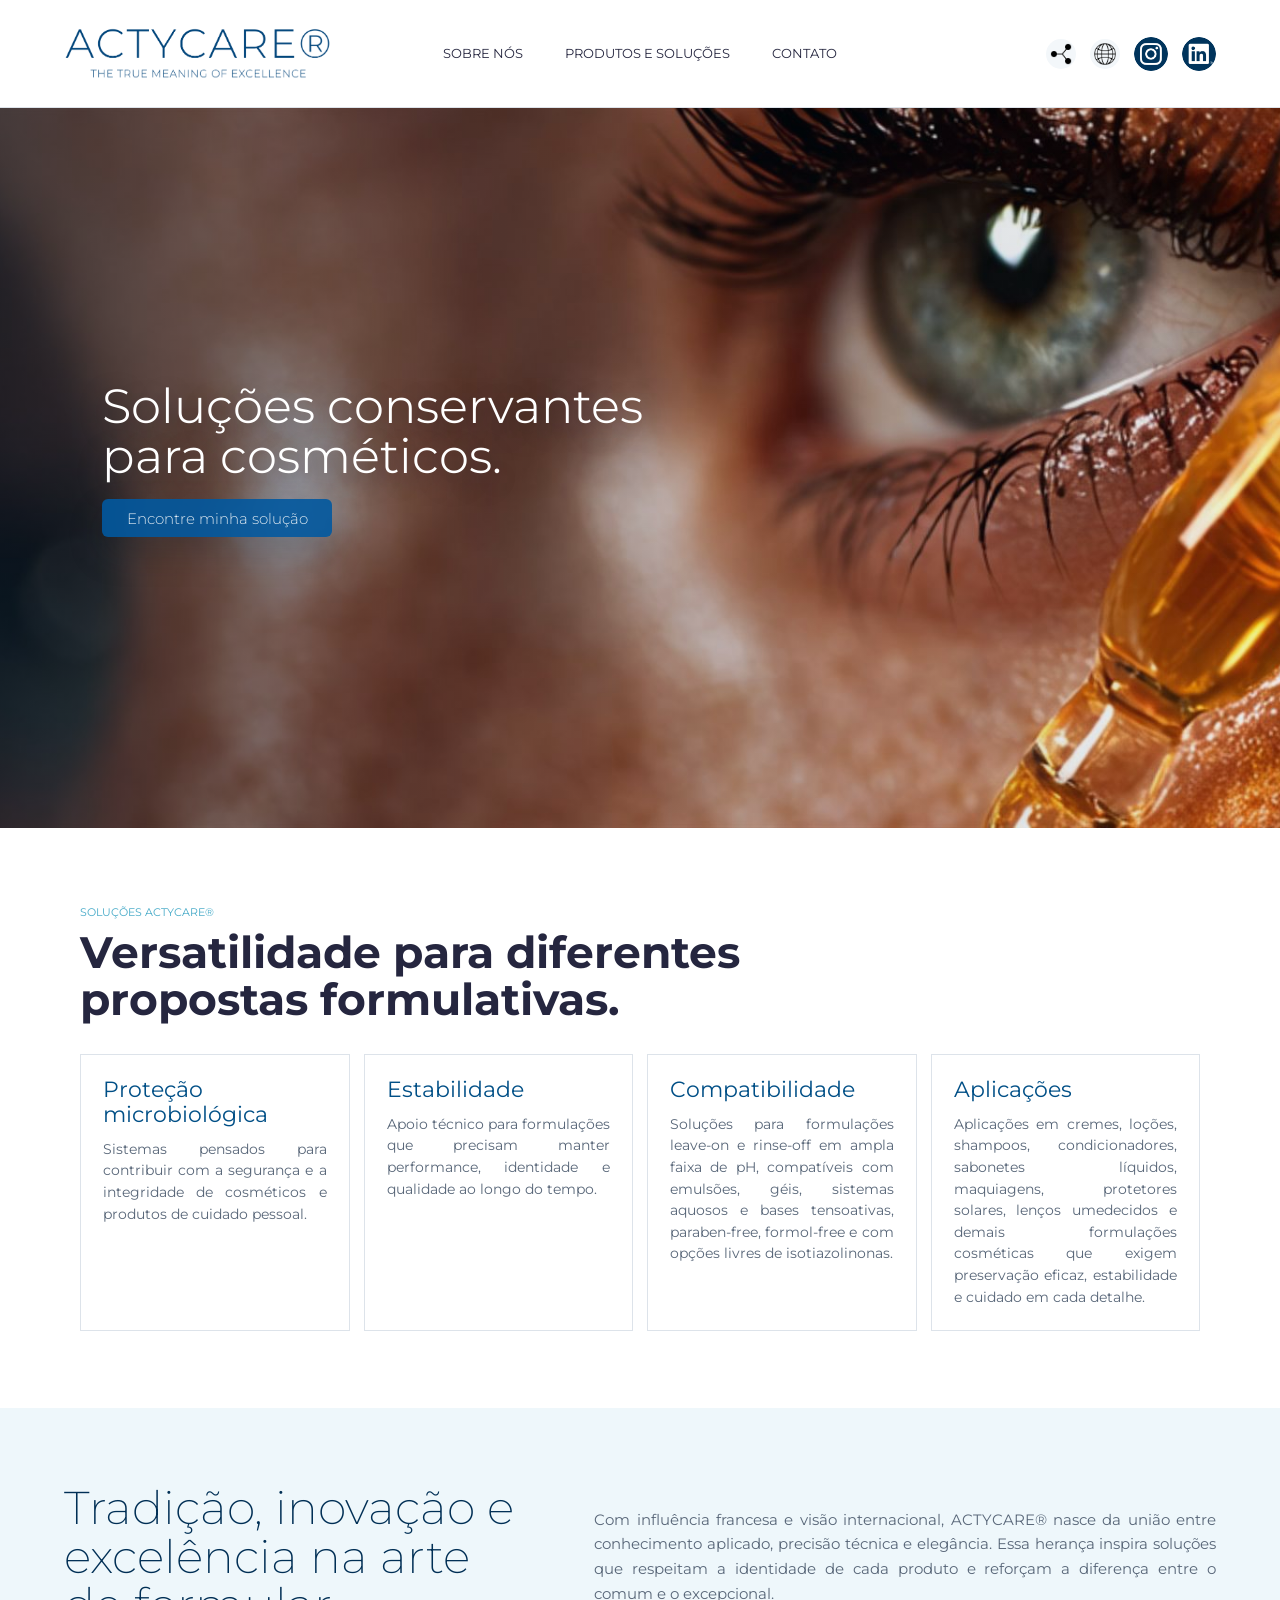
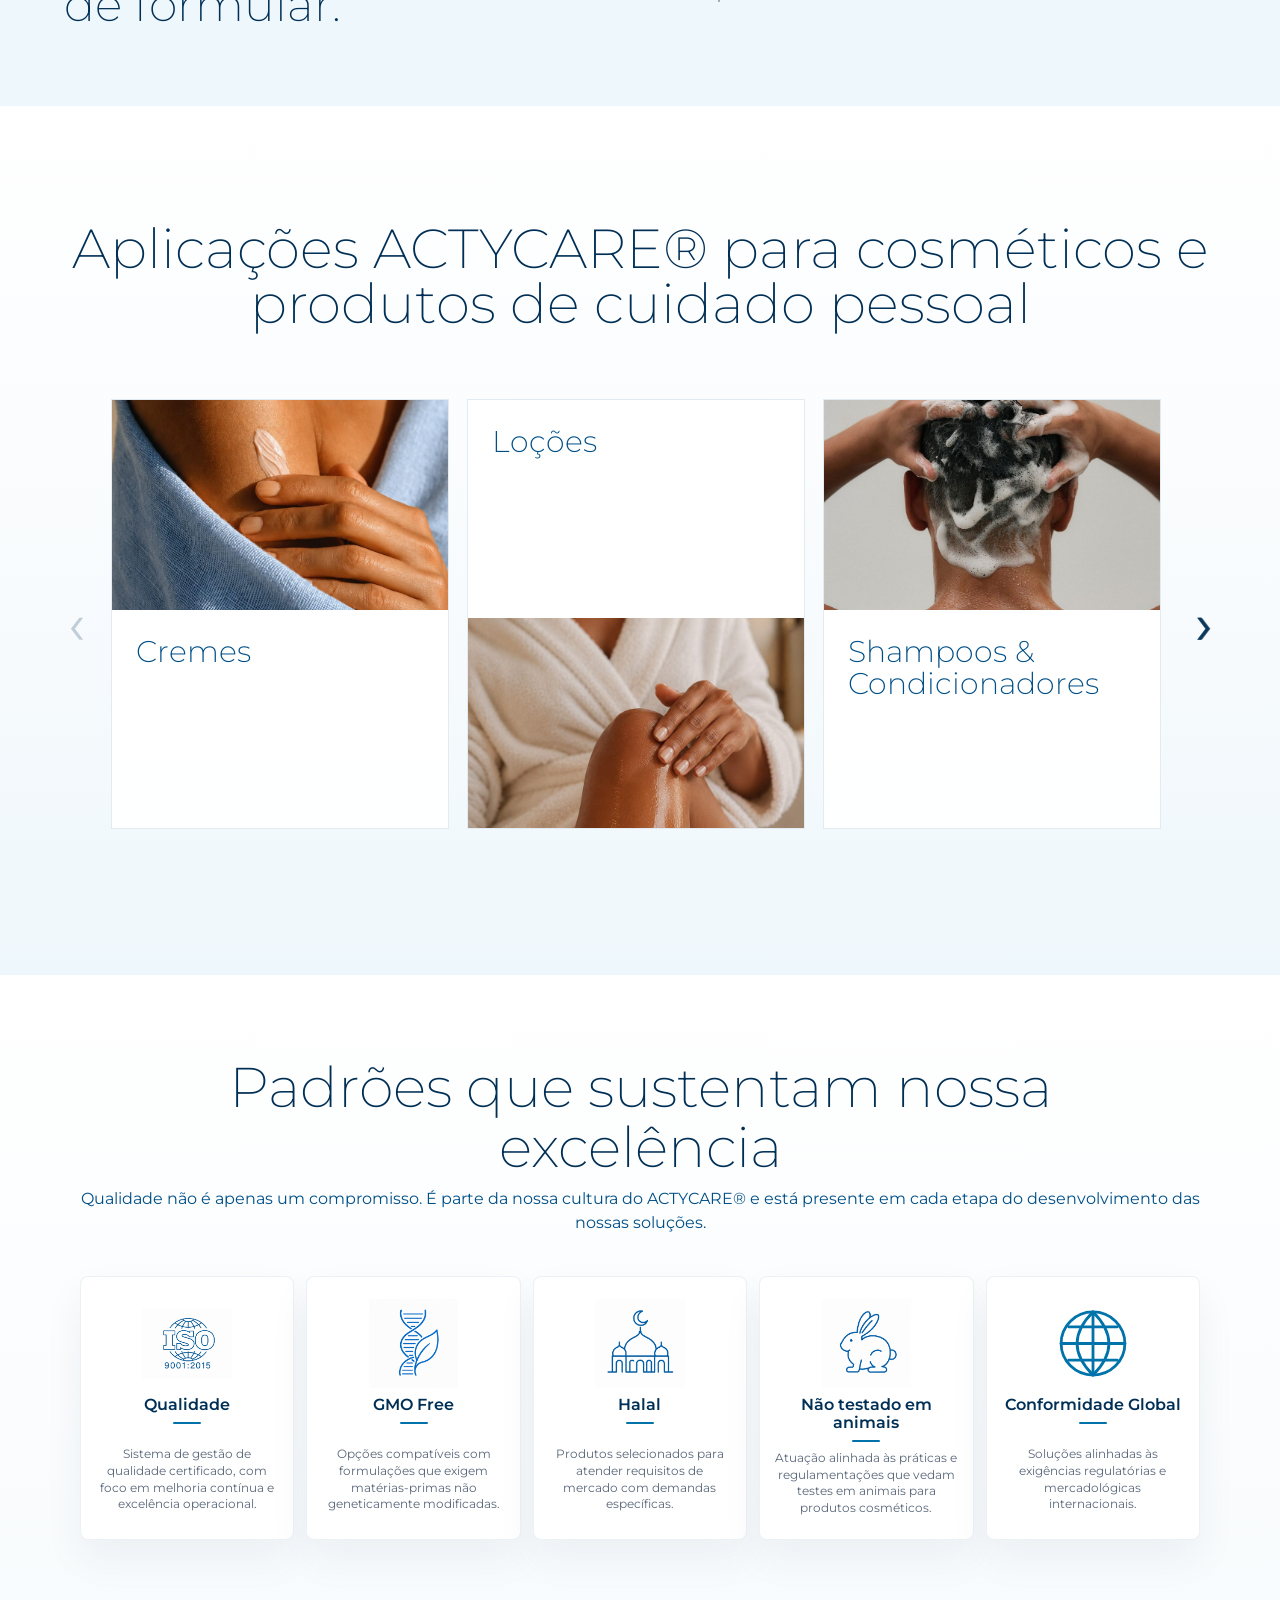
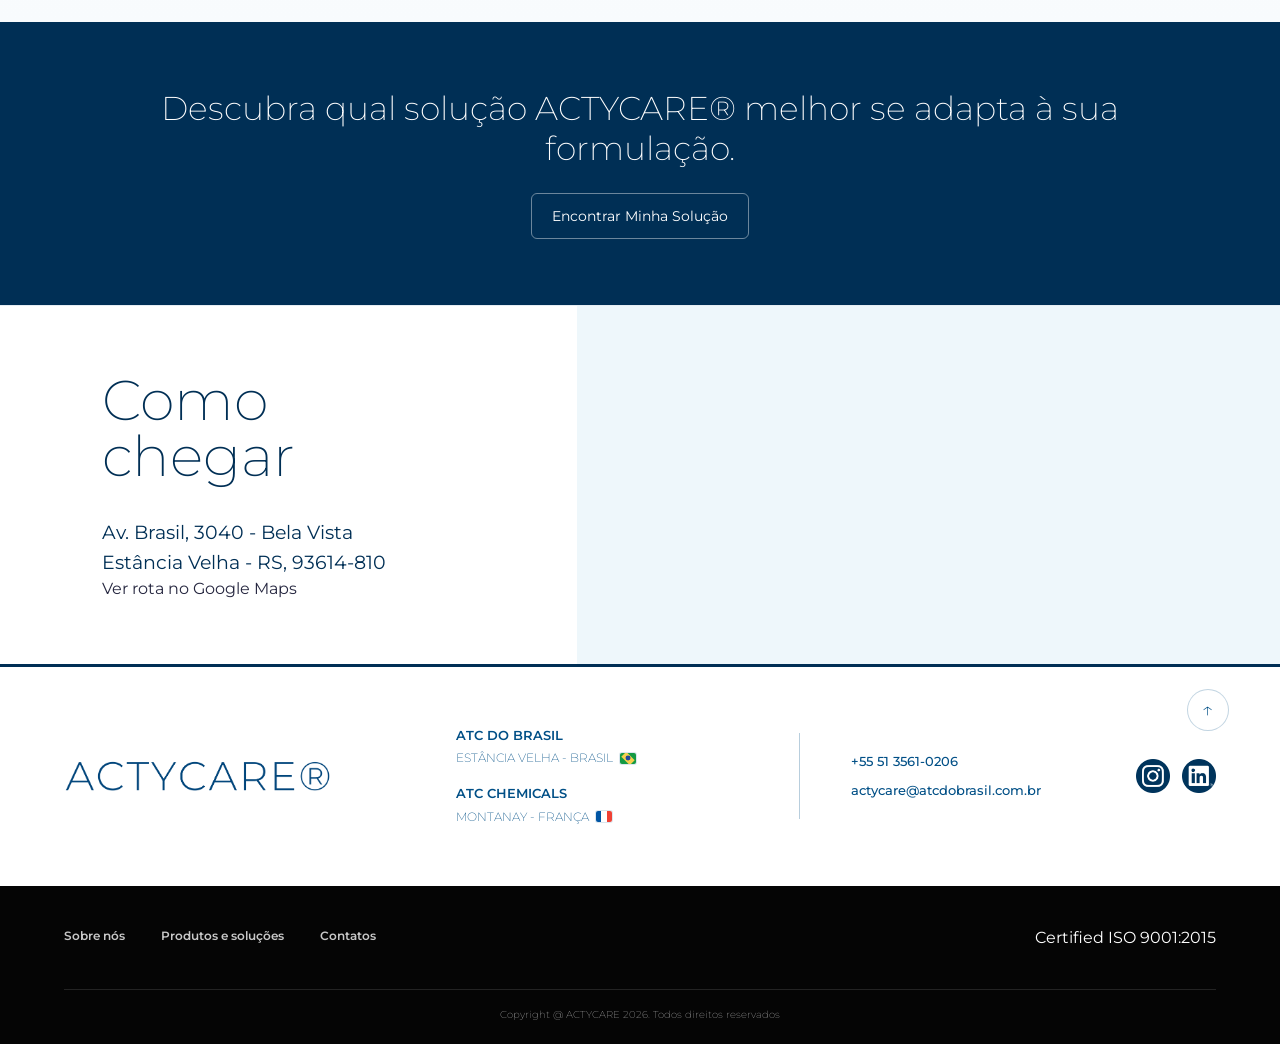
==== commit 351e787c: "Atualiza catálogo e página de produtos" ====
--- a/index.html
+++ b/index.html
@@ -6,7 +6,7 @@
     <meta name="viewport" content="width=device-width, initial-scale=1.0">
     <title>Actycare</title>
     <link rel="preload" as="image" href="images/site-otimizadas/capa.jpg" fetchpriority="high">
-    <link rel="stylesheet" href="Styles/estilos.css?v=20260708-v1">
+    <link rel="stylesheet" href="Styles/estilos.css?v=20260729-v3">
     <link rel="stylesheet" href="Styles/footer.css?v=20260708-v1">
     <link rel="icon" type="image/png" href="images/atc_favicon.png">
 
@@ -117,56 +117,6 @@
                 e reforçam a diferença entre o comum e o excepcional.</p>
     </section>
 
-    <section class="Regulatorios" aria-labelledby="regulatorios-title">
-        <div class="Regulatorios__header">
-            <h2 class="Regulatorios_title" id="regulatorios-title" data-i18n-en="Standards that sustain our excellence" data-i18n-es="Estándares que sostienen nuestra excelencia">Padrões que sustentam nossa excelência</h2>
-            <h3 class="Regulatorios_subtitle" data-i18n-en="Quality is not just a commitment. It is part of our ACTYCARE® culture and is present at every stage of the development of our solutions." data-i18n-es="La calidad no es solo un compromiso. Es parte de nuestra cultura ACTYCARE® y está presente en cada etapa del desarrollo de nuestras soluciones.">Qualidade não é apenas um compromisso. É parte da nossa cultura do ACTYCARE® e está presente em cada etapa do desenvolvimento das nossas soluções.</h3>
-        </div>
-
-        <div class="Regulatorios__content">
-            <article class="Regulatorios__item">
-                <div class="Regulatorios__item-image">
-                    <img src="images/regulatorios/iso9001.png" alt="Ícone ISO 9001" loading="lazy" decoding="async" data-i18n-en-alt="ISO 9001 icon" data-i18n-es-alt="Ícono ISO 9001">
-                </div>
-                <h3 data-i18n-en="ISO 9001" data-i18n-es="ISO 9001">Qualidade</h3>
-                <p data-i18n-en="Certified quality management system focused on continuous improvement and operational excellence." data-i18n-es="Sistema de gestión de calidad certificado, con foco en mejora continua y excelencia operacional.">Sistema de gestão de qualidade certificado, com foco em melhoria contínua e excelência operacional.</p>
-            </article>
-
-            <article class="Regulatorios__item">
-                <div class="Regulatorios__item-image">
-                    <img src="images/regulatorios/gmo-free.png" alt="Ícone GMO Free" loading="lazy" decoding="async" data-i18n-en-alt="GMO Free icon" data-i18n-es-alt="Ícono GMO Free">
-                </div>
-                <h3 data-i18n-en="GMO Free" data-i18n-es="GMO Free">GMO Free</h3>
-                <p data-i18n-en="Options compatible with formulations that require non-genetically modified raw materials." data-i18n-es="Opciones compatibles con formulaciones que requieren materias primas no modificadas genéticamente.">Opções compatíveis com formulações que exigem matérias-primas não geneticamente modificadas.</p>
-            </article>
-
-            <article class="Regulatorios__item">
-                <div class="Regulatorios__item-image">
-                    <img src="images/regulatorios/halall.png" alt="Ícone Halal" loading="lazy" decoding="async" data-i18n-en-alt="Halal icon" data-i18n-es-alt="Ícono Halal">
-                </div>
-                <h3 data-i18n-en="Halal" data-i18n-es="Halal">Halal</h3>
-                <p data-i18n-en="Selected products to meet market requirements with specific demands." data-i18n-es="Productos seleccionados para atender requisitos de mercado con demandas específicas.">Produtos selecionados para atender requisitos de mercado com demandas específicas.</p>
-            </article>
-
-            <article class="Regulatorios__item">
-                <div class="Regulatorios__item-image">
-                    <img src="images/regulatorios/coelho.png" alt="Ícone não testado em animais" loading="lazy" decoding="async" data-i18n-en-alt="Not tested on animals icon" data-i18n-es-alt="Ícono no probado en animales">
-                </div>
-                <h3 data-i18n-en="Not tested on animals" data-i18n-es="No probado en animales">Não testado em animais</h3>
-                <p data-i18n-en="Operations aligned with practices and regulations that prohibit animal testing for cosmetic products." data-i18n-es="Actuación alineada con prácticas y regulaciones que prohíben pruebas en animales para productos cosméticos.">Atuação alinhada às práticas e regulamentações que vedam testes em animais para produtos cosméticos.</p>
-            </article>
-
-            <article class="Regulatorios__item">
-                <div class="Regulatorios__item-image">
-                    <img src="images/regulatorios/conformidade-global.svg" alt="Ícone conformidade global" loading="lazy" decoding="async" data-i18n-en-alt="Global compliance icon" data-i18n-es-alt="Ícono conformidad global">
-                </div>
-                <h3 data-i18n-en="Global Compliance" data-i18n-es="Conformidad Global">Conformidade Global</h3>
-                <p data-i18n-en="Solutions aligned with international regulatory and market requirements." data-i18n-es="Soluciones alineadas con las exigencias regulatorias y mercadológicas internacionales.">Soluções alinhadas às exigências regulatórias e mercadológicas internacionais.</p>
-            </article>
-
-        </div>
-    </section>
-
     <section class="applications-section" aria-labelledby="applications-title">
         <div class="applications-section__inner">
             <header class="applications-section__header">
@@ -272,6 +222,55 @@
         </div>
     </section>
 
+    <section class="Regulatorios" aria-labelledby="regulatorios-title">
+        <div class="Regulatorios__header">
+            <h2 class="Regulatorios_title" id="regulatorios-title" data-i18n-en="Standards that sustain our excellence" data-i18n-es="Estándares que sostienen nuestra excelencia">Padrões que sustentam nossa excelência</h2>
+            <h3 class="Regulatorios_subtitle" data-i18n-en="Quality is not just a commitment. It is part of our ACTYCARE® culture and is present at every stage of the development of our solutions." data-i18n-es="La calidad no es solo un compromiso. Es parte de nuestra cultura ACTYCARE® y está presente en cada etapa del desarrollo de nuestras soluciones.">Qualidade não é apenas um compromisso. É parte da nossa cultura do ACTYCARE® e está presente em cada etapa do desenvolvimento das nossas soluções.</h3>
+        </div>
+
+        <div class="Regulatorios__content">
+            <article class="Regulatorios__item">
+                <div class="Regulatorios__item-image">
+                    <img src="images/regulatorios/iso9001.png" alt="Ícone ISO 9001" loading="lazy" decoding="async" data-i18n-en-alt="ISO 9001 icon" data-i18n-es-alt="Ícono ISO 9001">
+                </div>
+                <h3 data-i18n-en="ISO 9001" data-i18n-es="ISO 9001">Qualidade</h3>
+                <p data-i18n-en="Certified quality management system focused on continuous improvement and operational excellence." data-i18n-es="Sistema de gestión de calidad certificado, con foco en mejora continua y excelencia operacional.">Sistema de gestão de qualidade certificado, com foco em melhoria contínua e excelência operacional.</p>
+            </article>
+
+            <article class="Regulatorios__item">
+                <div class="Regulatorios__item-image">
+                    <img src="images/regulatorios/gmo-free.png" alt="Ícone GMO Free" loading="lazy" decoding="async" data-i18n-en-alt="GMO Free icon" data-i18n-es-alt="Ícono GMO Free">
+                </div>
+                <h3 data-i18n-en="GMO Free" data-i18n-es="GMO Free">GMO Free</h3>
+                <p data-i18n-en="Options compatible with formulations that require non-genetically modified raw materials." data-i18n-es="Opciones compatibles con formulaciones que requieren materias primas no modificadas genéticamente.">Opções compatíveis com formulações que exigem matérias-primas não geneticamente modificadas.</p>
+            </article>
+
+            <article class="Regulatorios__item">
+                <div class="Regulatorios__item-image">
+                    <img src="images/regulatorios/halall.png" alt="Ícone Halal" loading="lazy" decoding="async" data-i18n-en-alt="Halal icon" data-i18n-es-alt="Ícono Halal">
+                </div>
+                <h3 data-i18n-en="Halal" data-i18n-es="Halal">Halal</h3>
+                <p data-i18n-en="Selected products to meet market requirements with specific demands." data-i18n-es="Productos seleccionados para atender requisitos de mercado con demandas específicas.">Produtos selecionados para atender requisitos de mercado com demandas específicas.</p>
+            </article>
+
+            <article class="Regulatorios__item">
+                <div class="Regulatorios__item-image">
+                    <img src="images/regulatorios/coelho.png" alt="Ícone não testado em animais" loading="lazy" decoding="async" data-i18n-en-alt="Not tested on animals icon" data-i18n-es-alt="Ícono no probado en animales">
+                </div>
+                <h3 data-i18n-en="Not tested on animals" data-i18n-es="No probado en animales">Não testado em animais</h3>
+                <p data-i18n-en="Operations aligned with practices and regulations that prohibit animal testing for cosmetic products." data-i18n-es="Actuación alineada con prácticas y regulaciones que prohíben pruebas en animales para productos cosméticos.">Atuação alinhada às práticas e regulamentações que vedam testes em animais para produtos cosméticos.</p>
+            </article>
+
+            <article class="Regulatorios__item">
+                <div class="Regulatorios__item-image">
+                    <img src="images/regulatorios/conformidade-global.svg" alt="Ícone conformidade global" loading="lazy" decoding="async" data-i18n-en-alt="Global compliance icon" data-i18n-es-alt="Ícono conformidad global">
+                </div>
+                <h3 data-i18n-en="Global Compliance" data-i18n-es="Conformidad Global">Conformidade Global</h3>
+                <p data-i18n-en="Solutions aligned with international regulatory and market requirements." data-i18n-es="Soluciones alineadas con las exigencias regulatorias y mercadológicas internacionales.">Soluções alinhadas às exigências regulatórias e mercadológicas internacionais.</p>
+            </article>
+
+        </div>
+    </section>
 
      <section class="cta-contato" id="contato">
             <h2 data-i18n-en="Discover which ACTYCARE® solution best adapts to your formulation." data-i18n-es="Descubra qué solución ACTYCARE® se adapta mejor a su formulación.">Descubra qual solução ACTYCARE® melhor se adapta à sua formulação.</h2>
--- a/Styles/estilos.css
+++ b/Styles/estilos.css
@@ -685,12 +685,6 @@
     transition: border-color 0.2s ease, box-shadow 0.2s ease, transform 0.2s ease;
 }
 
-.Regulatorios__item:hover {
-    border-color: rgba(0, 79, 134, 0.18);
-    box-shadow: 0 22px 48px rgba(0, 47, 85, 0.1);
-    transform: translateY(-2px);
-}
-
 .Regulatorios__item-image {
     width: clamp(84px, 7vw, 98px);
     height: clamp(84px, 7vw, 98px);
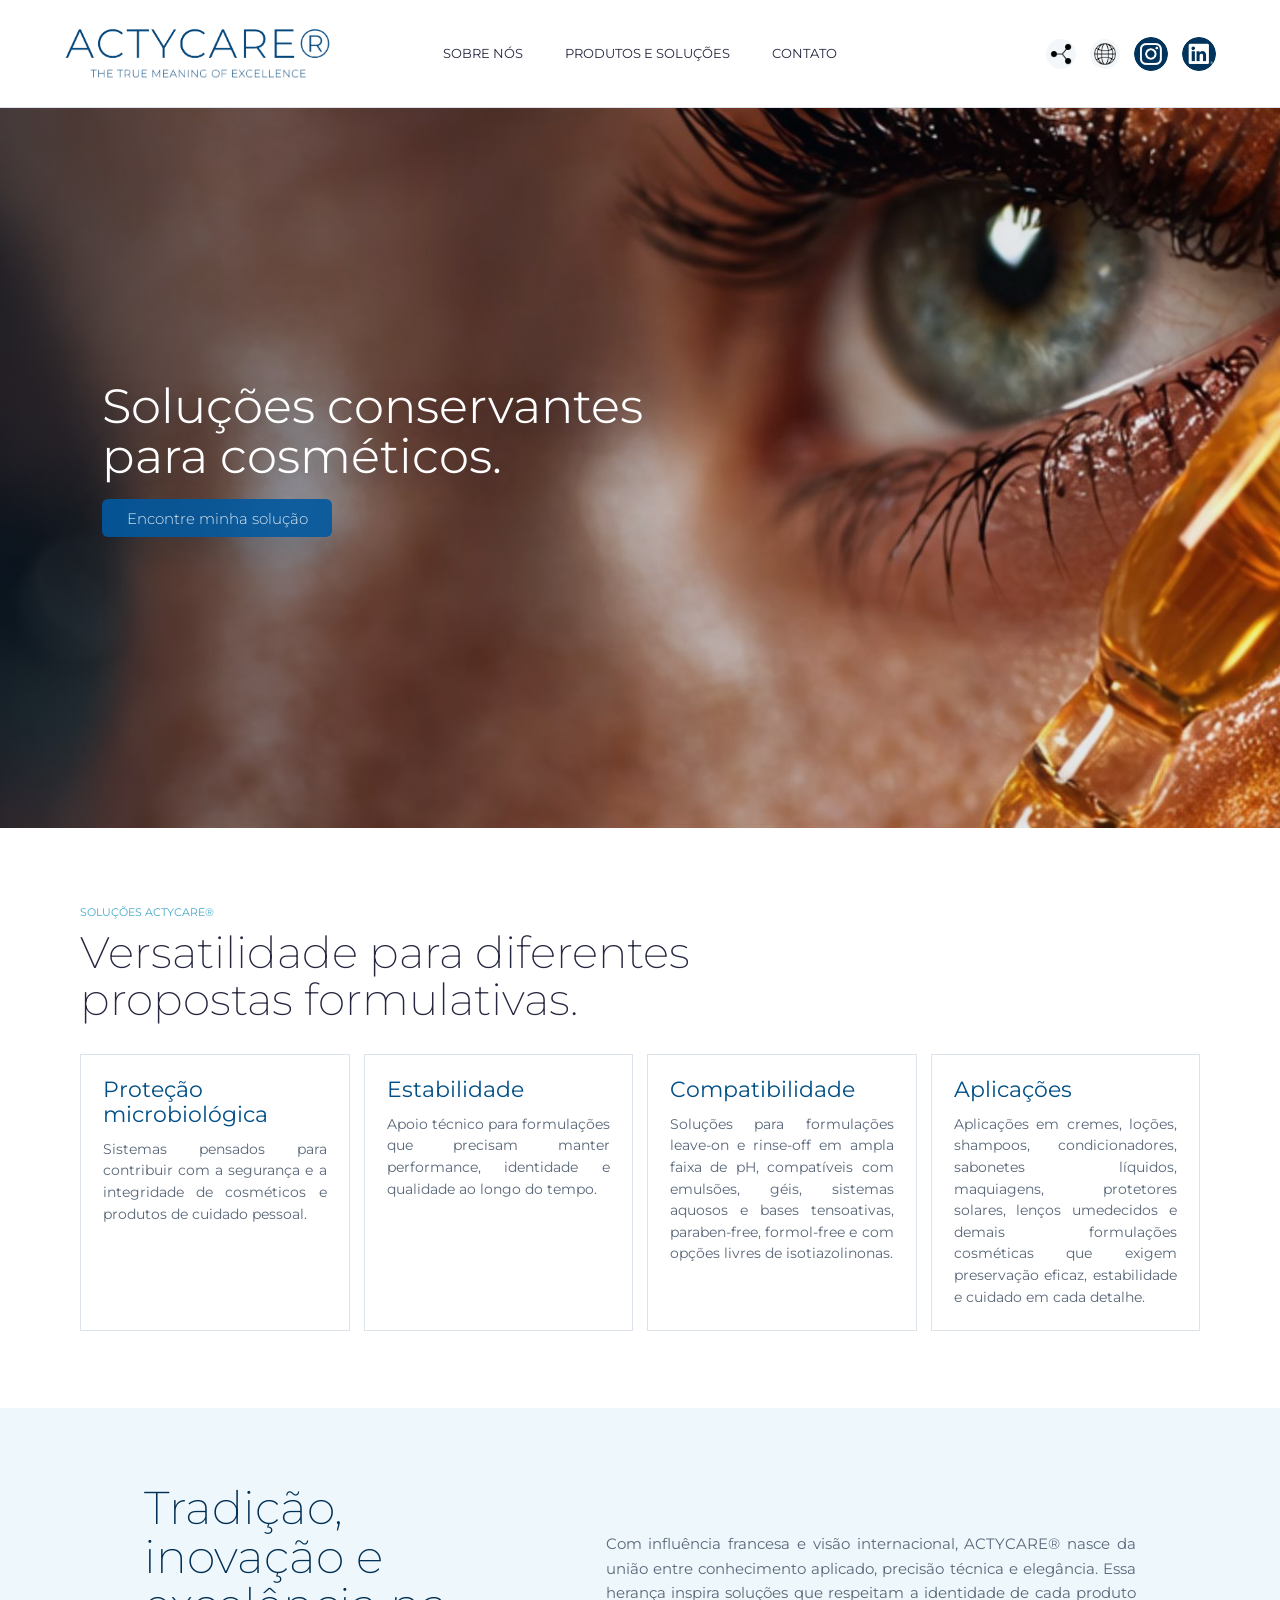
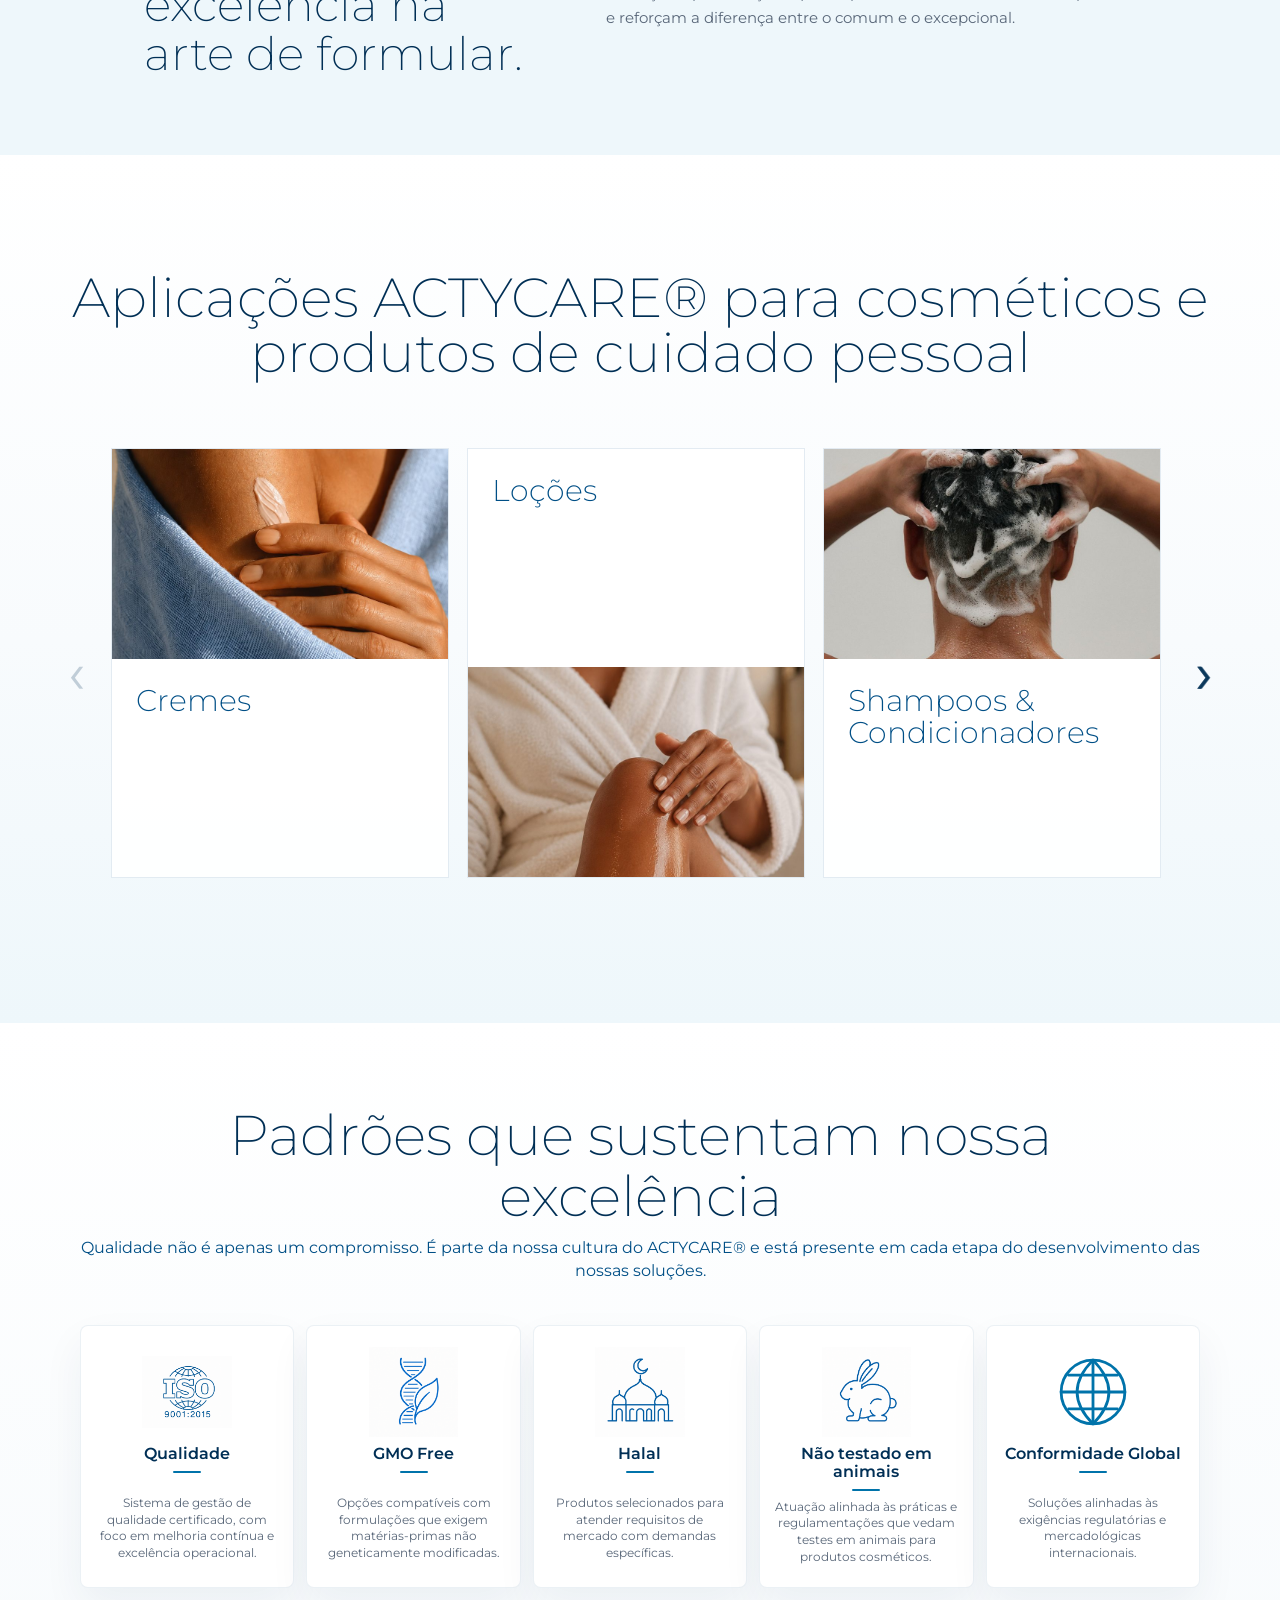
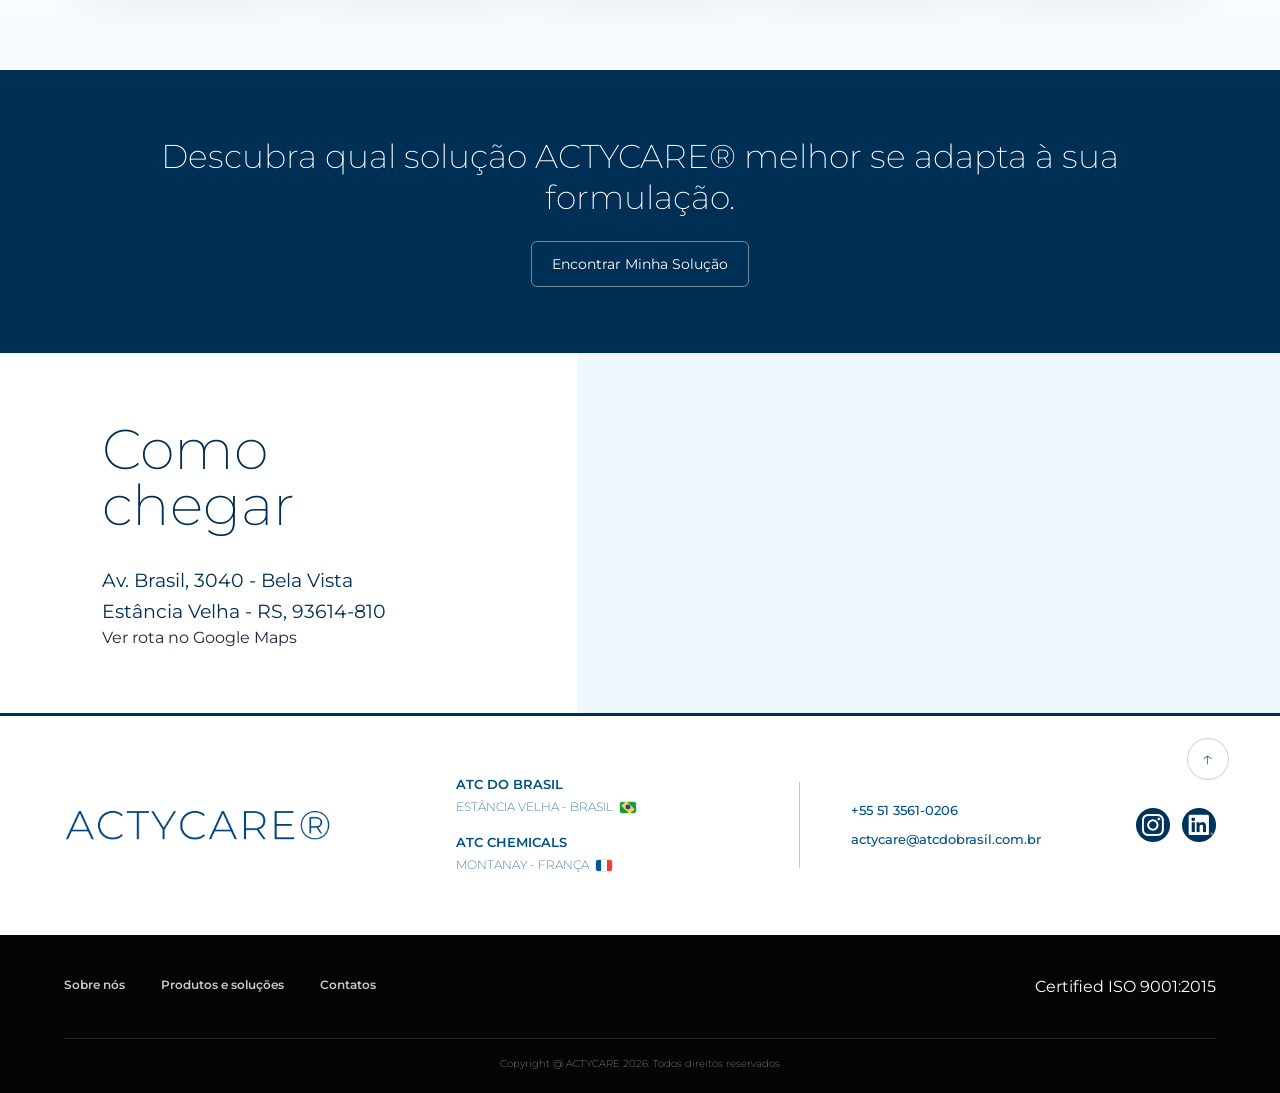
==== commit 6f5a3a7f: "Atualiza faixa legado e versionamento de estilos" ====
--- a/index.html
+++ b/index.html
@@ -6,7 +6,7 @@
     <meta name="viewport" content="width=device-width, initial-scale=1.0">
     <title>Actycare</title>
     <link rel="preload" as="image" href="images/site-otimizadas/capa.jpg" fetchpriority="high">
-    <link rel="stylesheet" href="Styles/estilos.css?v=20260729-v3">
+    <link rel="stylesheet" href="Styles/estilos.css?v=20260803-v4">
     <link rel="stylesheet" href="Styles/footer.css?v=20260708-v1">
     <link rel="icon" type="image/png" href="images/atc_favicon.png">
 
@@ -104,19 +104,20 @@
             </div>
         </section>
 
-    <section class="faixa-legado">
-            <div>
-                <h2 data-i18n-en="Tradition, innovation and excellence in the art of formulation." data-i18n-es="Tradición, innovación y excelencia en el arte de formular.">Tradição, inovação e excelência na arte de formular.</h2>
-            </div>
-            <p data-i18n-en="With french influence and an international vision, ACTYCARE® was born from the union of applied knowledge,
-                technical precision and elegance. This legacy inspires solutions that respect the identity of each product
-                and reinforce the difference between the common and the exceptional." data-i18n-es="Con influencia francesa y visión internacional, ACTYCARE® nace de la unión entre conocimiento aplicado,
-                precisión técnica y elegancia. Este legado inspira soluciones que respetan la identidad de cada producto
-                y refuerzan la diferencia entre lo común y lo excepcional.">Com influência francesa e visão internacional, ACTYCARE® nasce da união entre conhecimento aplicado,
-                precisão técnica e elegância. Essa herança inspira soluções que respeitam a identidade de cada produto
-                e reforçam a diferença entre o comum e o excepcional.</p>
+    <section class="fundo-azul">
+        <section class="faixa-legado ">
+                <div>
+                    <h2 data-i18n-en="Tradition, innovation and excellence in the art of formulation." data-i18n-es="Tradición, innovación y excelencia en el arte de formular.">Tradição, inovação e excelência na arte de formular.</h2>
+                </div>
+                <p data-i18n-en="With french influence and an international vision, ACTYCARE® was born from the union of applied knowledge,
+                    technical precision and elegance. This legacy inspires solutions that respect the identity of each product
+                    and reinforce the difference between the common and the exceptional." data-i18n-es="Con influencia francesa y visión internacional, ACTYCARE® nace de la unión entre conocimiento aplicado,
+                    precisión técnica y elegancia. Este legado inspira soluciones que respetan la identidad de cada producto
+                    y refuerzan la diferencia entre lo común y lo excepcional.">Com influência francesa e visão internacional, ACTYCARE® nasce da união entre conhecimento aplicado,
+                    precisão técnica e elegância. Essa herança inspira soluções que respeitam a identidade de cada produto
+                    e reforçam a diferença entre o comum e o excepcional.</p>
+        </section>
     </section>
-
     <section class="applications-section" aria-labelledby="applications-title">
         <div class="applications-section__inner">
             <header class="applications-section__header">
--- a/Styles/estilos.css
+++ b/Styles/estilos.css
@@ -1014,7 +1014,7 @@
 }
 
 .sobre-hero h1,
-.secao-cabecalho h1,
+.secao-cabecalho h2,
 .faixa-legado h2,
 .cta-contato h2 {
     font-weight: 200;
@@ -1136,12 +1136,21 @@
 }
 
 .faixa-legado {
+    width: min(1120px, calc(100% - clamp(32px, 5vw, 72px)));
+    margin-inline: auto;
     display: grid;
     grid-template-columns: minmax(280px, 0.86fr) minmax(320px, 1fr);
     gap: clamp(32px, 6vw, 88px);
     align-items: center;
     padding: clamp(76px, 10vw, 132px) clamp(24px, 6vw, 88px);
     background: var(--azul-suave);
+    border-radius: 12px;
+}
+
+.fundo-azul{
+    background: var(--azul-suave);
+    width: 100%;
+    height: 100%;
 }
 
 .faixa-legado h2 {
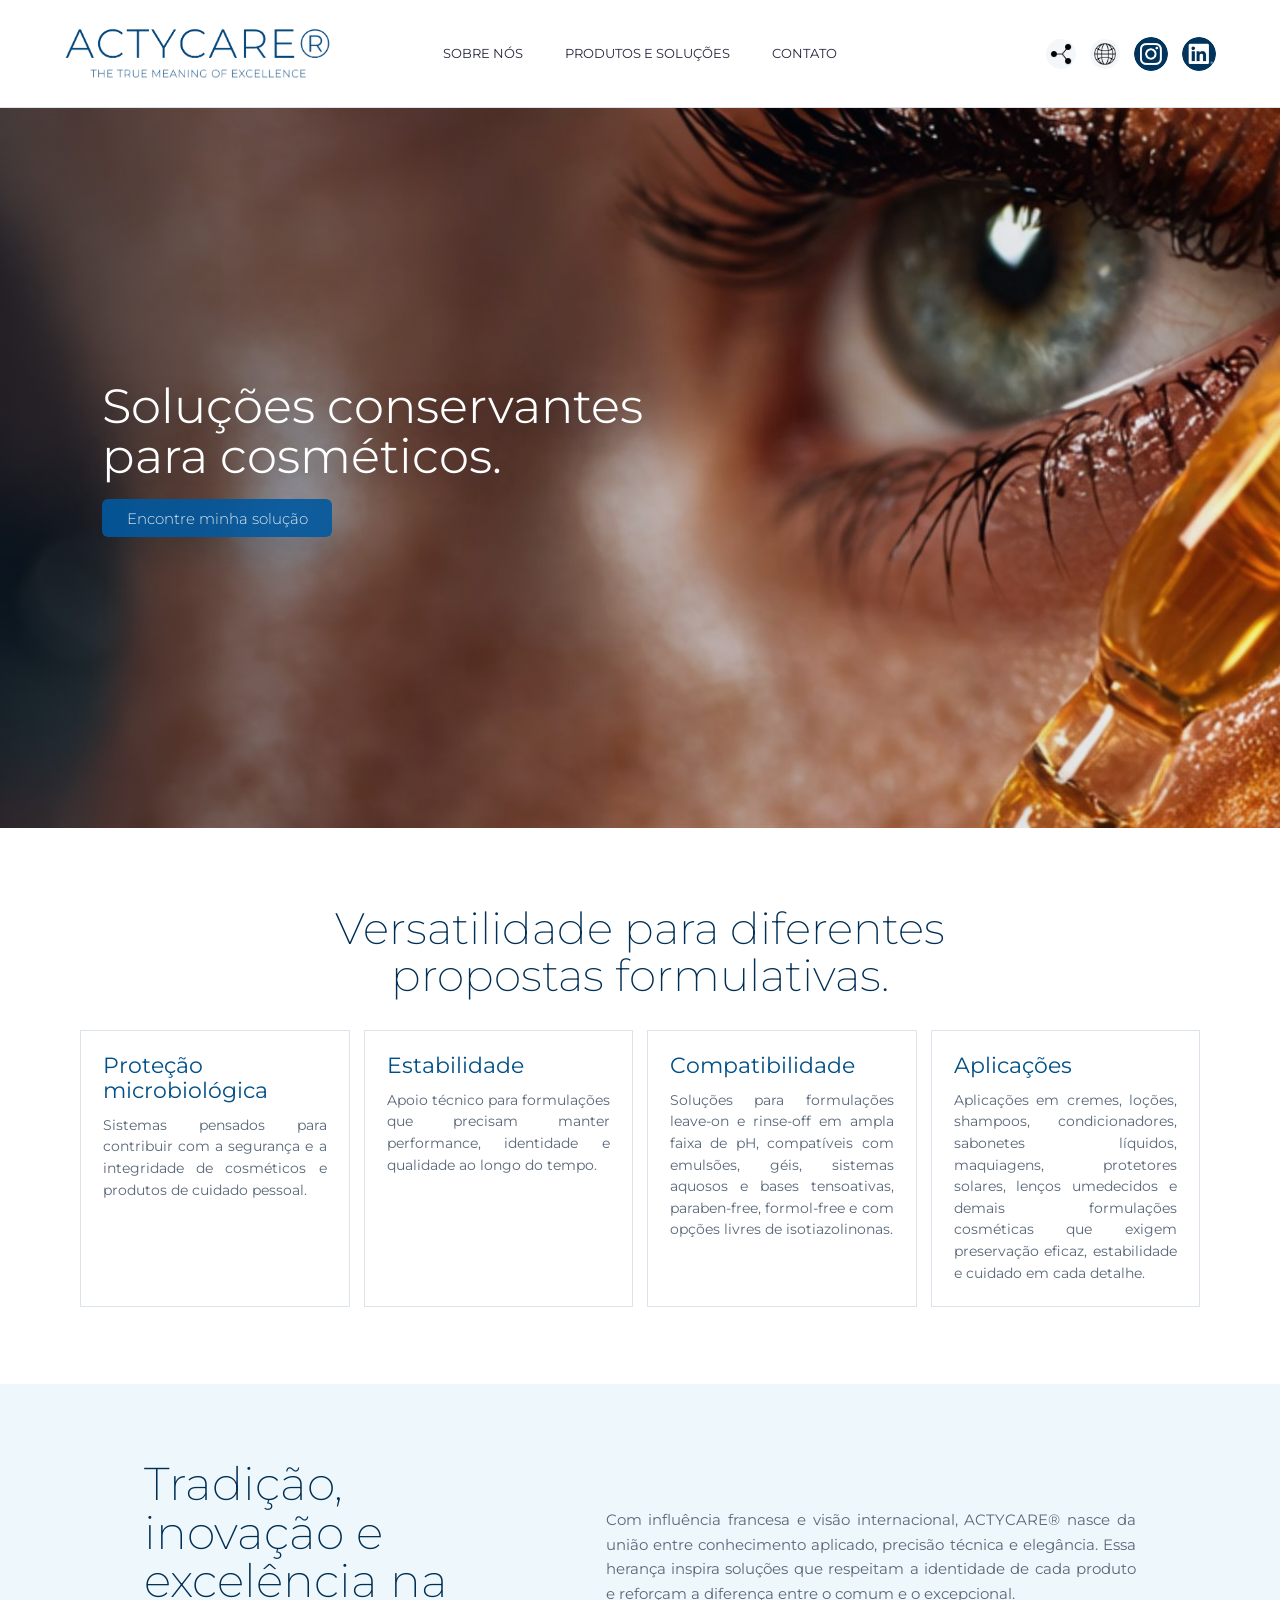
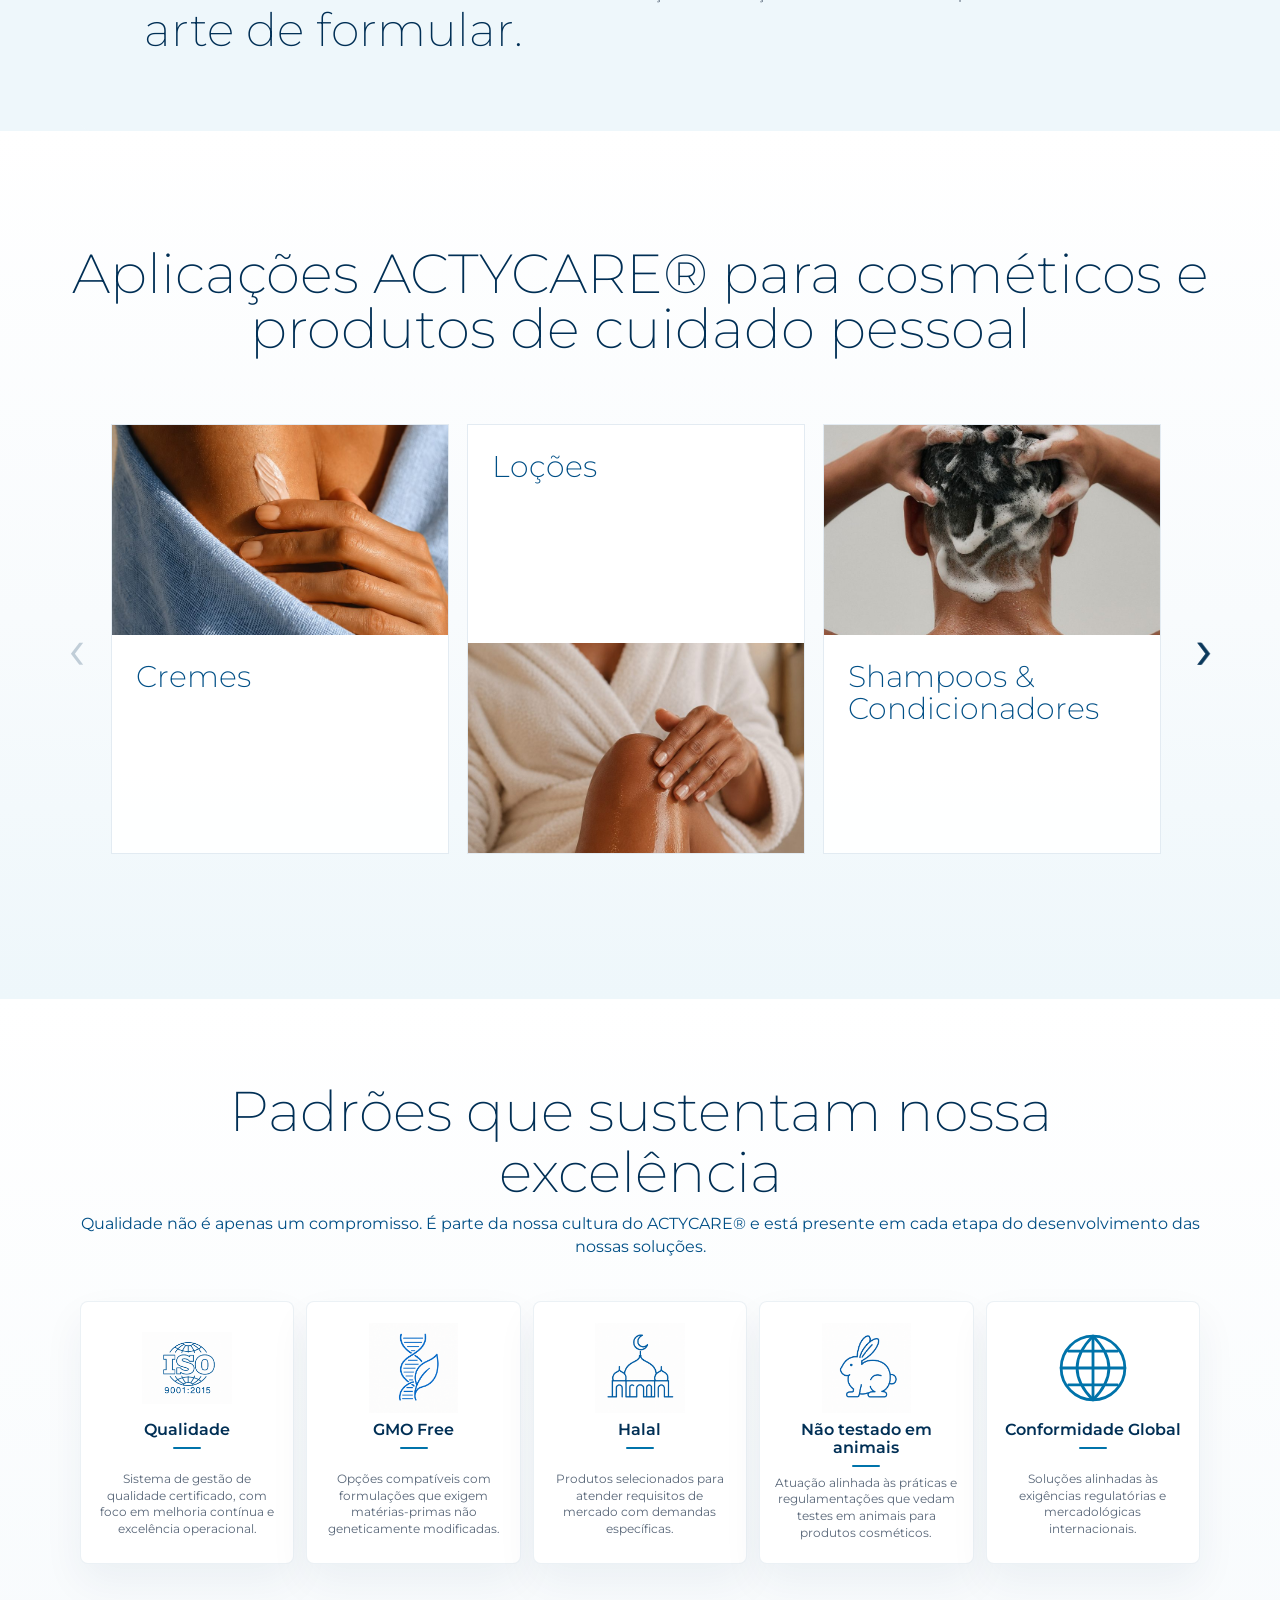
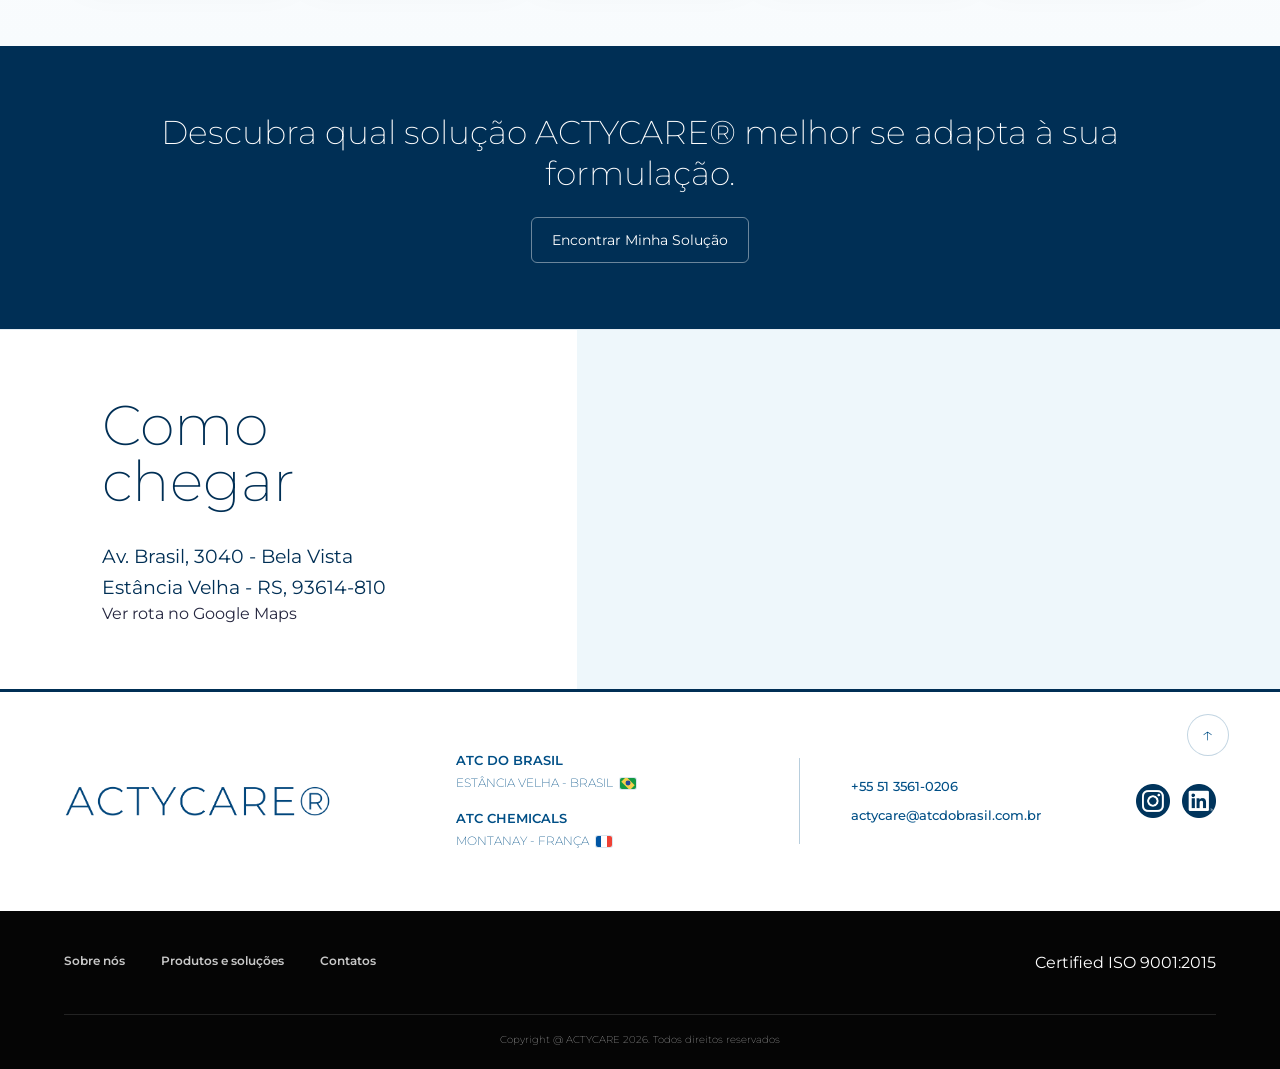
==== commit 094e3902: "Refinaria V3 coisa básica" ====
--- a/index.html
+++ b/index.html
@@ -6,7 +6,7 @@
     <meta name="viewport" content="width=device-width, initial-scale=1.0">
     <title>Actycare</title>
     <link rel="preload" as="image" href="images/site-otimizadas/capa.jpg" fetchpriority="high">
-    <link rel="stylesheet" href="Styles/estilos.css?v=20260803-v4">
+    <link rel="stylesheet" href="Styles/estilos.css?v=20260803-v6">
     <link rel="stylesheet" href="Styles/footer.css?v=20260708-v1">
     <link rel="icon" type="image/png" href="images/atc_favicon.png">
 
@@ -71,7 +71,6 @@
 
 <section class="secao-conteudo solucoes" id="solucoes">
             <div class="secao-cabecalho">
-                <p class="eyebrow" data-i18n-en="ACTYCARE® Solutions" data-i18n-es="Soluciones ACTYCARE®">Soluções ACTYCARE®</p>
                 <h2 data-i18n-en="Versatility for Different Formulation Proposals" data-i18n-es="Versatilidad para diferentes propuestas formulativas.">Versatilidade para diferentes propostas formulativas.</h2>
             </div>
             <div class="solucoes-grid">
--- a/Styles/estilos.css
+++ b/Styles/estilos.css
@@ -561,28 +561,6 @@
     object-position: 64% center;
 }
 
-.conteudo-principal {
-    position: relative;
-    z-index: 2;
-    max-width: 780px;
-    color: var(--branco);
-    padding: 0 clamp(24px, 5vw, 72px) clamp(36px, 7vh, 84px);
-    text-shadow: 0 2px 18px rgba(0, 0, 0, 0.35);
-}
-
-.conteudo-principal h1 {
-    font-size: clamp(38px, 4.5vw, 64px);
-    font-weight: 200;
-    line-height: 1;
-}
-
-.conteudo-principal p {
-    margin-top: 12px;
-    font-size: clamp(12px, 1.8vw, 20px);
-    font-weight: 400;
-    line-height: 1.25;
-}
-
 .hero-cta {
     position: relative;
     z-index: 2;
@@ -800,15 +778,6 @@
     line-height: 1;
 }
 
-.applications-section__subtitle {
-    width: min(620px, 100%);
-    max-width: 620px;
-    margin: 18px auto 0;
-    color: var(--texto-suave);
-    font-size: clamp(15px, 1.35vw, 18px);
-    line-height: 1.7;
-}
-
 .applications-carousel {
     position: relative;
     display: grid;
@@ -979,14 +948,6 @@
     background: var(--azul-profundo);
 }
 
-.sobre-hero::after {
-    content: "";
-    position: absolute;
-    inset: 0;
-    z-index: 1;
-    
-}
-
 .sobre-hero img {
     position: absolute;
     inset: 0;
@@ -996,14 +957,6 @@
     object-position: center;
 }
 
-.sobre-hero__conteudo {
-    position: relative;
-    z-index: 2;
-    width: min(980px, calc(100% - 48px));
-    padding: clamp(56px, 10vh, 104px) clamp(24px, 5vw, 72px);
-    color: var(--branco);
-}
-
 .eyebrow {
     margin-bottom: 14px;
     font-size: 12px;
@@ -1013,25 +966,16 @@
     color: var(--ciano);
 }
 
-.sobre-hero h1,
+.secao-cabecalho h2{
+    font-size: clamp(36px, 5vw, 68px);
+    line-height: 1;
+    color: var(--azul-profundo);
+}
+
 .secao-cabecalho h2,
 .faixa-legado h2,
 .cta-contato h2 {
     font-weight: 200;
-}
-
-.sobre-hero h1 {
-    max-width: 760px;
-    font-size: clamp(52px, 8vw, 108px);
-    line-height: 0.92;
-}
-
-.sobre-hero__conteudo>p:last-child {
-    max-width: 680px;
-    margin-top: 24px;
-    font-size: clamp(18px, 2vw, 28px);
-    font-weight: 400;
-    line-height: 1.35;
 }
 
 .secao-conteudo {
@@ -1282,12 +1226,6 @@
     transition: opacity 0.45s ease, filter 0.45s ease, transform 0.45s ease;
 }
 
-.produtos-tabela-shell.is-dimmed {
-    opacity: 0.48;
-    filter: saturate(0.78);
-    transform: translateY(8px) scale(0.995);
-}
-
 .produtos-tabela {
     width: 100%;
     border-collapse: separate;
@@ -1348,179 +1286,6 @@
     color: var(--branco);
     background: var(--azul-escuro);
     transform: translateX(4px);
-}
-
-.produto-detalhe {
-    scroll-margin-top: 126px;
-    padding: clamp(76px, 9vw, 132px) clamp(20px, 5vw, 72px);
-    background: var(--branco);
-    opacity: 0;
-    transform: translateY(32px);
-    filter: blur(12px);
-    transition: opacity 0.7s ease, transform 0.7s ease, filter 0.7s ease;
-}
-
-.produto-detalhe.is-visible {
-    opacity: 1;
-    transform: translateY(0);
-    filter: blur(0);
-}
-
-.produto-detalhe__shell {
-    width: min(1180px, 100%);
-    margin: 0 auto;
-    display: grid;
-    grid-template-columns: minmax(300px, 0.86fr) minmax(0, 1fr);
-    gap: clamp(36px, 6vw, 88px);
-    align-items: center;
-}
-
-.produto-detalhe--reverse .produto-media {
-    order: 2;
-}
-
-.produto-media {
-    position: relative;
-    min-height: clamp(440px, 58vw, 680px);
-    overflow: hidden;
-    border-radius: 8px;
-    background: var(--azul-suave);
-}
-
-.produto-media::after {
-    content: "";
-    position: absolute;
-    inset: 0;
-    background: linear-gradient(180deg, rgba(0, 47, 85, 0.02), rgba(0, 47, 85, 0.2));
-    pointer-events: none;
-}
-
-.produto-media img {
-    width: 100%;
-    height: 100%;
-    min-height: inherit;
-    object-fit: cover;
-    transform: none;
-    transition: none;
-}
-
-
-
-.produto-media figcaption {
-    position: absolute;
-    right: 18px;
-    bottom: 18px;
-    z-index: 1;
-    padding: 9px 12px;
-    border-radius: 6px;
-    background: rgba(255, 255, 255, 0.82);
-    color: var(--azul-profundo);
-    font-size: 11px;
-    text-transform: uppercase;
-}
-
-.produto-editorial h2 {
-    max-width: 720px;
-    font-size: clamp(44px, 6vw, 86px);
-    font-weight: 200;
-    line-height: 0.94;
-    color: var(--azul-profundo);
-}
-
-.produto-texto {
-    margin-top: 30px;
-    display: grid;
-    gap: 18px;
-}
-
-.produto-texto p {
-    font-size: clamp(16px, 1.35vw, 19px);
-    line-height: 1.85;
-    color: var(--texto-suave);
-}
-
-.produto-metricas {
-    display: grid;
-    grid-template-columns: repeat(3, minmax(0, 1fr));
-    gap: 1px;
-    margin-top: 34px;
-    background: var(--linha);
-    border: 1px solid var(--linha);
-    border-radius: 8px;
-    overflow: hidden;
-}
-
-.produto-metricas div {
-    min-height: 128px;
-    padding: 18px;
-    background: #fbfdfe;
-}
-
-.produto-metricas span,
-.produto-especificacoes article>span {
-    display: block;
-    margin-bottom: 12px;
-    font-size: 11px;
-    font-weight: 600;
-    text-transform: uppercase;
-    color: rgba(0, 79, 134, 0.72);
-}
-
-.produto-metricas strong {
-    font-size: clamp(16px, 1.3vw, 19px);
-    font-weight: 400;
-    line-height: 1.45;
-    color: var(--azul-profundo);
-}
-
-.produto-nota {
-    margin-top: 24px;
-    padding: 18px 20px;
-    border-left: 4px solid var(--azul-profundo);
-    background: var(--azul-profundo);
-    color: var(--branco);
-    font-size: 14px;
-    line-height: 1.7;
-}
-
-.produto-especificacoes {
-    width: min(1180px, 100%);
-    margin: clamp(34px, 5vw, 72px) auto 0;
-    display: grid;
-    grid-template-columns: repeat(3, minmax(0, 1fr));
-    gap: 18px;
-}
-
-.produto-especificacoes article {
-    min-height: 260px;
-    padding: clamp(24px, 3vw, 34px);
-    border: 1px solid var(--linha);
-    background: #fbfdfe;
-}
-
-.produto-especificacoes ul {
-    display: grid;
-    gap: 14px;
-    list-style: none;
-}
-
-.produto-especificacoes li {
-    position: relative;
-    padding-left: 18px;
-    font-size: 15px;
-    line-height: 1.65;
-    color: var(--texto-suave);
-}
-
-.produto-especificacoes li::before {
-    content: "";
-    position: absolute;
-    left: 0;
-    top: 0.72em;
-    width: 6px;
-    height: 6px;
-    border-radius: 50%;
-    background: var(--ciano);
 }
 
 .produtos-catalogo {
@@ -1615,17 +1380,8 @@
         height: 31px;
     }
 
-    .produto-detalhe__shell {
-        grid-template-columns: 0.9fr 1fr;
-    }
-
     .applications-carousel__track {
         grid-auto-columns: clamp(260px, 36vw, 320px);
-    }
-
-    .produto-metricas,
-    .produto-especificacoes {
-        grid-template-columns: 1fr;
     }
 }
 
@@ -1723,11 +1479,6 @@
         object-position: 68% center;
     }
 
-    .conteudo-principal {
-        max-width: 560px;
-        padding: 0 20px 44px;
-    }
-
     .hero-cta {
         width: min(500px, calc(100% - 48px));
         margin-left: clamp(22px, 7vw, 64px);
@@ -1788,21 +1539,12 @@
     }
 
     .produtos-overview__cabecalho,
-    .produto-detalhe__shell,
     .produtos-catalogo {
         grid-template-columns: 1fr;
     }
 
     .produtos-manifesto {
         text-align: left;
-    }
-
-    .produto-detalhe--reverse .produto-media {
-        order: 0;
-    }
-
-    .produto-media {
-        min-height: 460px;
     }
 
     .produtos-catalogo a {
@@ -1874,14 +1616,6 @@
         grid-template-columns: 1fr;
     }
 
-    .conteudo-principal h1 {
-        font-size: 34px;
-    }
-
-    .conteudo-principal p {
-        font-size: 18px;
-    }
-
     .hero-cta {
         width: min(100% - 32px, 380px);
         margin: auto 16px auto 16px;
@@ -1904,11 +1638,6 @@
         padding: 56px 16px 74px;
     }
 
-    .applications-section__subtitle {
-        margin-top: 14px;
-        font-size: 14.5px;
-    }
-
     .applications-carousel {
         grid-template-columns: minmax(0, 1fr);
         margin-top: 30px;
@@ -1940,15 +1669,6 @@
 
     .sobre-hero {
         min-height: calc(100svh - 76px);
-    }
-
-    .sobre-hero__conteudo {
-        width: 100%;
-        padding: 48px 20px;
-    }
-
-    .sobre-hero h1 {
-        font-size: 48px;
     }
 
     .secao-conteudo {
@@ -2048,24 +1768,6 @@
     .produto-row:focus-visible td:first-child,
     .produto-row.is-active td:first-child {
         transform: none;
-    }
-
-    .produto-detalhe {
-        scroll-margin-top: 92px;
-        padding: 58px 16px 72px;
-    }
-
-    .produto-editorial h2 {
-        font-size: 44px;
-    }
-
-    .produto-media {
-        min-height: 360px;
-    }
-
-    .produto-metricas div,
-    .produto-especificacoes article {
-        min-height: auto;
     }
 
     .produtos-catalogo {
@@ -2235,8 +1937,7 @@
     color: var(--texto-suave);
 }
 
-.produto-catalogo-card__alerta,
-.produto-nota {
+.produto-catalogo-card__alerta {
     background: var(--produto-alerta-cor, var(--azul-profundo));
     color: var(--branco);
     border-left: 4px solid var(--produto-alerta-cor, var(--azul-profundo));
@@ -2250,8 +1951,7 @@
     border-radius: 0;
 }
 
-.produto-catalogo-card__imagem img,
-.produto-media img {
+.produto-catalogo-card__imagem img {
     width: 100%;
     height: 100%;
     object-fit: cover;
@@ -2259,8 +1959,7 @@
     transition: none;
 }
 
-.produto-catalogo-card__imagem:hover img,
-.produto-media:hover img {
+.produto-catalogo-card__imagem:hover img {
     transform: none;
 }
 
@@ -2410,24 +2109,6 @@
 
 .pagina-sobre .sobre-hero {
     min-height: min(680px, calc(82svh - 108px));
-}
-
-.pagina-sobre .sobre-hero__conteudo {
-    width: min(800px, calc(100% - clamp(64px, 14vw, 180px)));
-    padding: clamp(46px, 8vh, 76px) 0;
-    padding-left: 25px;
-
-}
-
-.pagina-sobre .sobre-hero h1 {
-    font-size: clamp(42px, 5.8vw, 76px);
-}
-
-.pagina-sobre .sobre-hero__conteudo>p:last-child {
-    max-width: 600px;
-    margin-top: 18px;
-    font-size: clamp(16px, 1.45vw, 21px);
-    line-height: 1.45;
 }
 
 .pagina-sobre .secao-conteudo {
@@ -2890,7 +2571,6 @@
         font-size: 24px;
     }
 
-    .pagina-sobre .sobre-hero__conteudo,
     .pagina-sobre .secao-conteudo {
         width: min(100% - 56px, 760px);
     }
@@ -3009,13 +2689,8 @@
         min-height: calc(78svh - 76px);
     }
 
-    .pagina-sobre .sobre-hero__conteudo,
     .pagina-sobre .secao-conteudo {
         width: min(100% - 40px, 560px);
-    }
-
-    .pagina-sobre .sobre-hero__conteudo {
-        padding: 42px 0;
     }
 
     .pagina-sobre .titulo-pilares {
@@ -3079,25 +2754,19 @@
 .pilares p,
 .faixa-legado>p,
 .solucoes-grid p,
-.produto-texto p,
-.produto-nota,
-.produto-especificacoes li,
 .produto-catalogo-card__intro p,
 .produto-catalogo-card__alerta,
-.produto-catalogo-card__dados strong,
-.produto-metricas strong {
+.produto-catalogo-card__dados strong {
     text-align: justify;
     text-align-last: left;
     text-justify: inter-word;
     hyphens: auto;
 }
 
-.produto-catalogo-card__dados strong,
-.produto-metricas strong {
+.produto-catalogo-card__dados strong {
     display: block;
 }
 
-.pagina-sobre .sobre-hero__conteudo>p:last-child,
 .pagina-sobre .texto-colunas p,
 .pagina-sobre .faixa-legado>p,
 .pagina-sobre .solucoes-grid p {
@@ -3136,9 +2805,16 @@
     scroll-margin-top: 92px;
 }
 
+.pagina-inicial .solucoes .secao-cabecalho {
+    margin-inline: auto;
+}
+
 .pagina-inicial .secao-cabecalho h2 {
+    margin-inline: auto;
     font-size: clamp(28px, 3.6vw, 44px);
     line-height: 1.08;
+    text-align: center;
+    text-wrap: balance;
 }
 
 .pagina-inicial .eyebrow {
